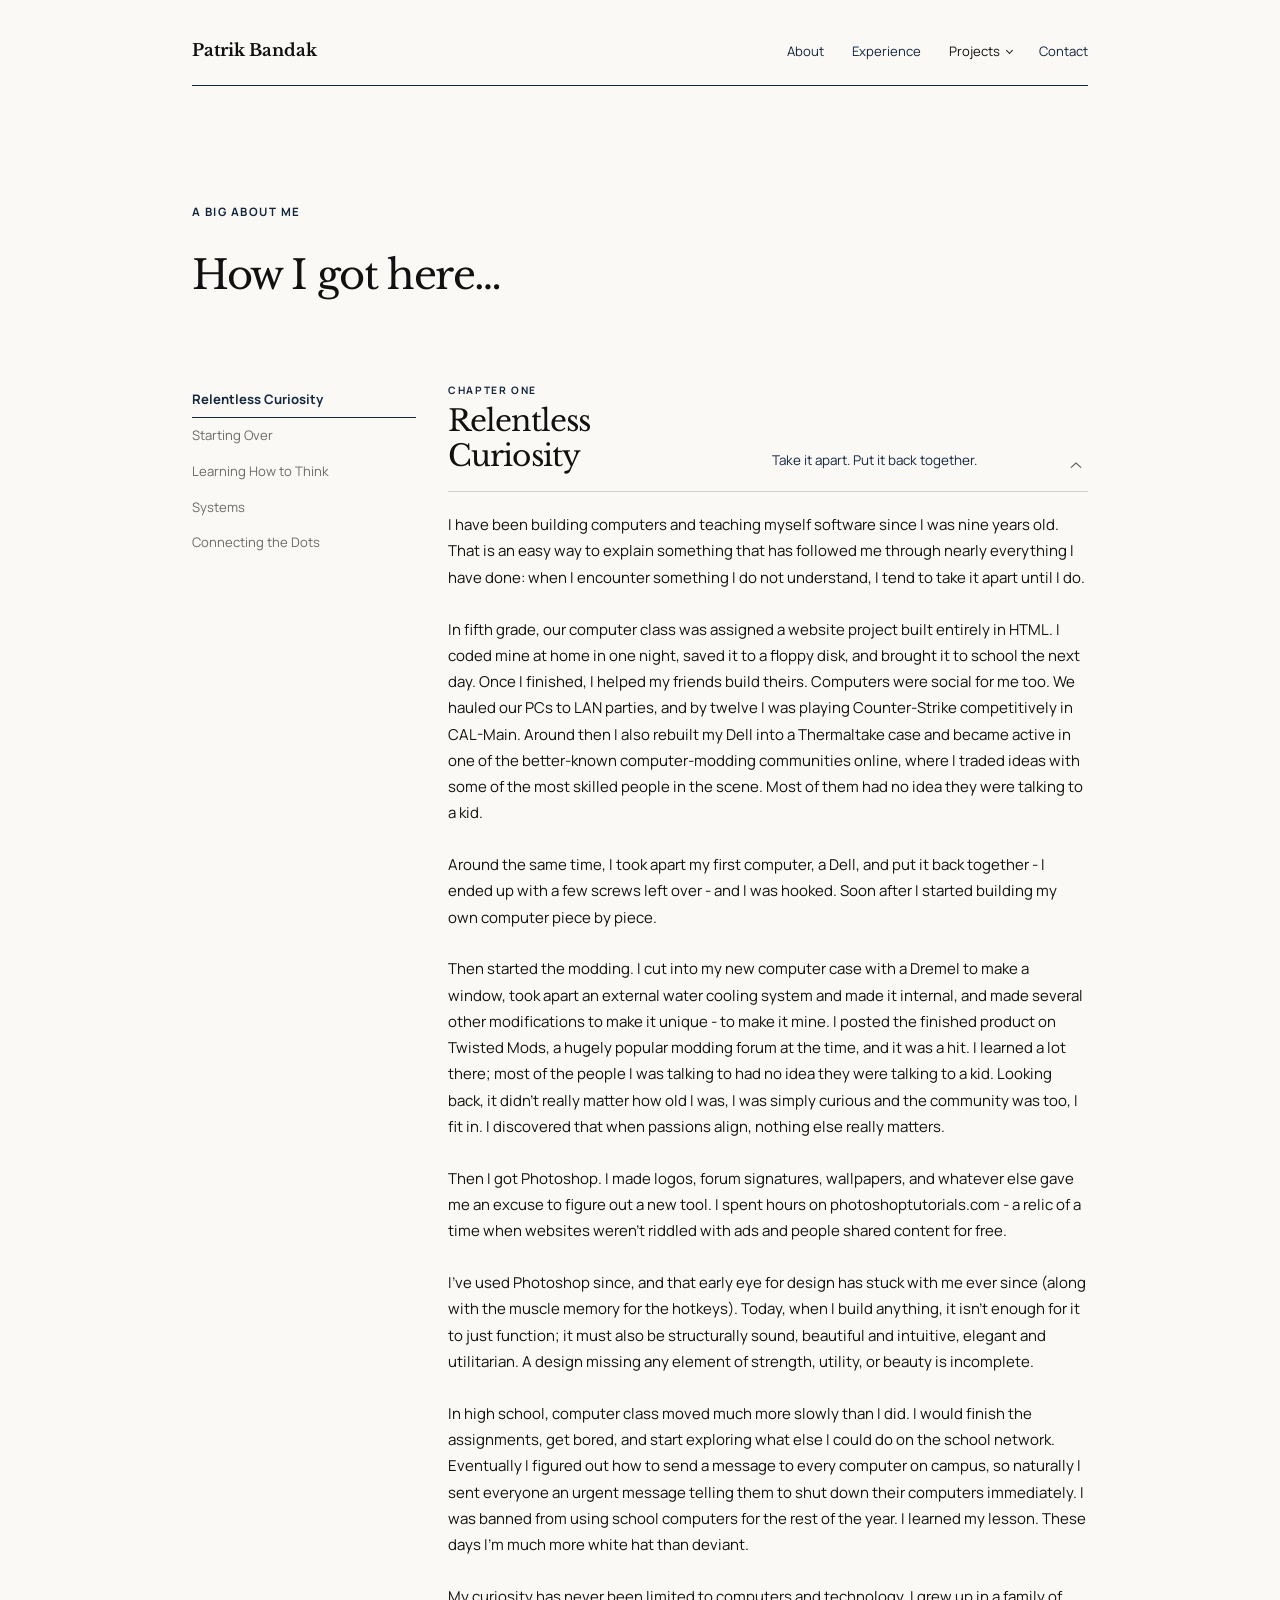
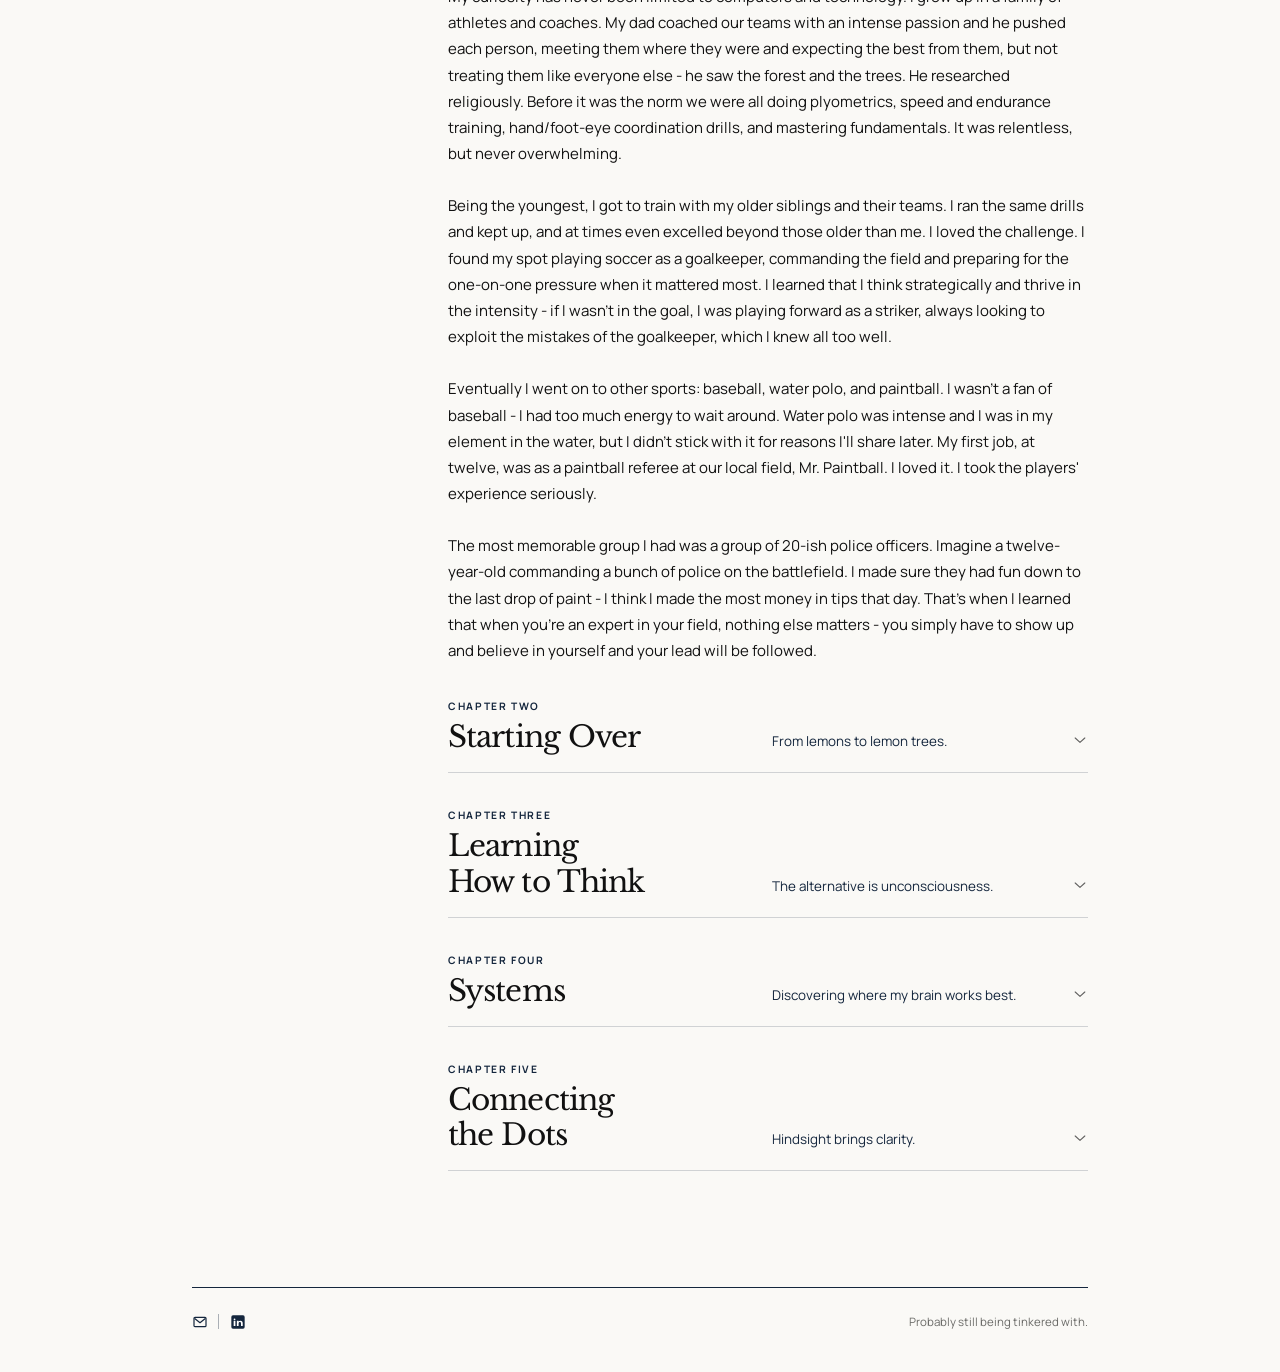
==== about/index.html @ caf19488 "Chapter 5 Edits - elaborate on Steve Jobs quote" ====
<!doctype html>

<html lang="en">

<head>
  <meta charset="utf-8">
  <meta name="viewport" content="width=device-width, initial-scale=1">
  <meta name="description" content="About Patrik Bandak.">
  <meta name="theme-color" content="#faf9f6">

  <link rel="icon" type="image/png" href="/assets/favicon/favicon.png">

  <title>About | Patrik Bandak</title>

  <link rel="preconnect" href="https://fonts.googleapis.com">
  <link rel="preconnect" href="https://fonts.gstatic.com" crossorigin>

  <link
    href="https://fonts.googleapis.com/css2?family=Libre+Baskerville:ital,wght@0,400;0,700;1,400&family=Manrope:wght@400;500;600;700&display=swap"
    rel="stylesheet">

  <link rel="stylesheet" href="/styles.css">
</head>

<body>

  <a class="skip-link" href="#main-content">Skip to content</a>

  <div class="page-shell">

    <!-- Site Header -->
    <div id="site-header"></div>

    <!-- Main Content -->
    <main id="main-content" class="page-content">

      <header class="page-heading about-heading">
        <p class="eyebrow">A big about me</p>
        <h1>How I got here…</h1>
      </header>

      <div class="page-body about-page-body">

        <nav class="about-chapter-nav" aria-label="About chapters">
          <a href="#chapter-01" data-about-chapter-link aria-current="location">Relentless Curiosity</a>
          <a href="#chapter-02" data-about-chapter-link>Starting Over</a>
          <a href="#chapter-03" data-about-chapter-link>Learning How to Think</a>
          <a href="#chapter-04" data-about-chapter-link>Systems</a>
          <a href="#chapter-05" data-about-chapter-link>Connecting the Dots</a>
        </nav>

        <article class="about-essay" data-about-accordion>

          <!-- CHAPTER 01 -->
          <section id="chapter-01" class="about-chapter is-open" data-about-chapter aria-labelledby="chapter-01-title">

            <h2 id="chapter-01-title" class="visually-hidden">
              Relentless Curiosity
            </h2>

            <button class="about-chapter-trigger" type="button" aria-expanded="true" aria-controls="chapter-01-panel"
              aria-label="Chapter One, Relentless Curiosity">
              <span class="about-chapter-meta" aria-hidden="true">
                <span class="about-chapter-label">Chapter One</span>
                <span class="about-chapter-title">
                  Relentless<br>Curiosity
                </span>
              </span>

              <span class="about-chapter-teaser" aria-hidden="true">
                Take it apart. Put it back together.
              </span>

              <span class="about-chapter-chevron" aria-hidden="true">
                <svg viewBox="0 0 20 20">
                  <path d="M4 7.5 10 13l6-5.5" />
                </svg>
              </span>
            </button>

            <div id="chapter-01-panel" class="about-chapter-panel" role="region" aria-labelledby="chapter-01-title">
              <div class="about-chapter-panel-inner">

                <div class="about-chapter-copy">

                  <p>
                    I have been building computers and teaching myself software since I was nine years old. That is an
                    easy way to explain something that has followed me through nearly everything I have done: when I
                    encounter something I do not understand, I tend to take it apart until I do.
                  </p>

                  <p>
                    In fifth grade, our computer class was assigned a website project built entirely in HTML. I coded
                    mine at home in one night, saved it to a floppy disk, and brought it to school the next day. Once I
                    finished, I helped my friends build theirs. Computers were social for me too. We hauled our PCs to
                    LAN parties, and by twelve I was playing Counter-Strike competitively in CAL-Main. Around then I
                    also rebuilt my Dell into a Thermaltake case and became active in one of the better-known
                    computer-modding communities online, where I traded ideas with some of the most skilled people in
                    the scene. Most of them had no idea they were talking to a kid.
                  </p>

                  <p>
                    Around the same time, I took apart my first computer, a Dell, and put it back together - I ended up
                    with a few screws left over - and I was hooked. Soon after I started building my own computer piece
                    by piece.
                  </p>

                  <p>
                    Then started the modding. I cut into my new computer case with a Dremel to make a window, took apart
                    an external water cooling system and made it internal, and made several other modifications to make
                    it unique - to make it mine. I posted the finished product on Twisted Mods, a hugely popular modding
                    forum at the time, and it was a hit. I learned a lot there; most of the people I was talking to had
                    no idea they were talking to a kid. Looking back, it didn't really matter how old I was, I was
                    simply curious and the community was too, I fit in. I discovered that when passions align, nothing
                    else really matters.
                  </p>

                  <p>
                    Then I got Photoshop. I made logos, forum signatures, wallpapers, and whatever else gave me an
                    excuse to figure out a new tool. I spent hours on photoshoptutorials.com - a relic of a time when
                    websites weren't riddled with ads and people shared content for free.
                  </p>

                  <p>
                    I've used Photoshop since, and that early eye for design has stuck with me ever since (along with
                    the muscle memory for the hotkeys). Today, when I build anything, it isn't enough for it to just
                    function; it must also be structurally sound, beautiful and intuitive, elegant and utilitarian. A
                    design missing any element of strength, utility, or beauty is incomplete.
                  </p>

                  <p>
                    In high school, computer class moved much more slowly than I did. I would finish the assignments,
                    get bored, and start exploring what else I could do on the school network. Eventually I figured out
                    how to send a message to every computer on campus, so naturally I sent everyone an urgent message
                    telling them to shut down their computers immediately. I was banned from using school computers for
                    the rest of the year. I learned my lesson. These days I’m much more white hat than deviant.
                  </p>

                  <p>
                    My curiosity has never been limited to computers and technology. I grew up in a family of athletes
                    and coaches. My dad coached our teams with an intense passion and he pushed each person, meeting
                    them where they were and expecting the best from them, but not treating them like everyone else - he
                    saw the forest and the trees. He researched religiously. Before it was the norm we were all doing
                    plyometrics, speed and endurance training, hand/foot-eye coordination drills, and mastering
                    fundamentals. It was relentless, but never overwhelming.
                  </p>

                  <p>
                    Being the youngest, I got to train with my older siblings and their teams. I ran the same drills
                    and kept up, and at times even excelled beyond those older than me. I loved the challenge. I found
                    my spot playing soccer as a goalkeeper, commanding the field and preparing for the one-on-one
                    pressure when it mattered most. I learned that I think strategically and thrive in the intensity -
                    if I wasn't in the goal, I was playing forward as a striker, always looking to exploit the mistakes
                    of the goalkeeper, which I knew all too well.
                  </p>

                  <p>
                    Eventually I went on to other sports: baseball, water polo, and paintball. I wasn't a fan of
                    baseball - I had too much energy to wait around. Water polo was intense and I was in my element in
                    the water, but I didn't stick with it for reasons I'll share later. My first job, at twelve, was as
                    a paintball referee at our local field, Mr. Paintball. I loved it. I took the players' experience
                    seriously.
                  </p>

                  <p>
                    The most memorable group I had was a group of 20-ish police officers. Imagine a twelve-year-old
                    commanding a bunch of police on the battlefield. I made sure they had fun down to the last drop of
                    paint - I think I made the most money in tips that day. That's when I learned that when you're an
                    expert in your field, nothing else matters - you simply have to show up and believe in yourself and
                    your lead will be followed.
                  </p>

                </div>

              </div>
            </div>

          </section>


          <!-- CHAPTER 02 -->
          <section id="chapter-02" class="about-chapter" data-about-chapter aria-labelledby="chapter-02-title">

            <h2 id="chapter-02-title" class="visually-hidden">
              Starting Over
            </h2>

            <button class="about-chapter-trigger" type="button" aria-expanded="false" aria-controls="chapter-02-panel"
              aria-label="Chapter Two, Starting Over">
              <span class="about-chapter-meta" aria-hidden="true">
                <span class="about-chapter-label">Chapter Two</span>
                <span class="about-chapter-title">
                  Starting Over
                </span>
              </span>

              <span class="about-chapter-teaser" aria-hidden="true">
                From lemons to lemon trees.
              </span>

              <span class="about-chapter-chevron" aria-hidden="true">
                <svg viewBox="0 0 20 20">
                  <path d="M4 7.5 10 13l6-5.5" />
                </svg>
              </span>
            </button>

            <div id="chapter-02-panel" class="about-chapter-panel" role="region" aria-labelledby="chapter-02-title"
              hidden>
              <div class="about-chapter-panel-inner">

                <div class="about-chapter-copy">

                  <p>
                    Freshman year of high school I started playing water polo, where I met Kevin, a junior. He took me
                    under his wing and was helping me out of my shell. He quickly became a best friend, would pick me up
                    for school and introduce me to new people. Late in the season he passed away in a car accident. I
                    was
                    beyond shattered. I ended my freshman year with a 1.67 GPA.
                  </p>

                  <p>
                    The next year I moved schools to a
                    charter school and stuck to myself. I earned a 4.0 GPA. I never completed a traditional junior year
                    because my family’s life was increasingly divided between the United States, Germany, and Sweden,
                    and I moved to Munich.
                  </p>

                  <p>
                    My first stretch there lasted about six months. I studied German at the Goethe-Institut and attended
                    a German high school before returning to California. I was faced with the challenge of getting my
                    high school diploma. I either had to take two years of high school or pass the GED. I opted for the
                    GED, easy choice.
                  </p>

                  <p>
                    About a year later, I went back to Germany for what was supposed to just be a four-week visit. I was
                    offered a temporary position at a Montessori school for a couple of weeks - it went really well, and
                    they asked me to stay for the rest of the school year. I thought, “Why not?” I spent six months in
                    Munich working with the students and helping teach English, then returned to the United States at
                    eighteen.
                  </p>

                  <p>
                    The kids probably taught me more German than I taught them English. It’s hard not to learn
                    when you have twenty-five children talking to you and asking, “Kannst du mir mit meinen Schuhen
                    helfen?” oder “Bist du der Schiedsrichter oder der Torwart?” Natürlich war ich immer der Torwart.
                  </p>

                  <p>
                    I rebuilt and reorganized myself many times and in many places in those years. Schools changed,
                    countries changed, languages changed, and the people around me changed. Starting over stopped
                    feeling so dramatic because I had done it enough times to know that the uncomfortable part
                    eventually passes. I learned to meet the situation and make the best of it, find the silver lining
                    and hold onto it. I learned to pay attention, figure out the environment I had walked into, and find
                    a way to learn and thrive.
                  </p>

                  <p>
                    Every single day became a new opportunity to make my future. I figured out that I could only control
                    myself and how I think and what I do. So I started making my own path, and trusting it.
                  </p>

                </div>

              </div>
            </div>

          </section>


          <!-- CHAPTER 03 -->
          <section id="chapter-03" class="about-chapter" data-about-chapter aria-labelledby="chapter-03-title">

            <h2 id="chapter-03-title" class="visually-hidden">
              Learning How to Think
            </h2>

            <button class="about-chapter-trigger" type="button" aria-expanded="false" aria-controls="chapter-03-panel"
              aria-label="Chapter Three, Learning How to Think">
              <span class="about-chapter-meta" aria-hidden="true">
                <span class="about-chapter-label">Chapter Three</span>
                <span class="about-chapter-title">
                  Learning<br>How to Think
                </span>
              </span>

              <span class="about-chapter-teaser" aria-hidden="true">
                The alternative is unconsciousness.
              </span>

              <span class="about-chapter-chevron" aria-hidden="true">
                <svg viewBox="0 0 20 20">
                  <path d="M4 7.5 10 13l6-5.5" />
                </svg>
              </span>
            </button>

            <div id="chapter-03-panel" class="about-chapter-panel" role="region" aria-labelledby="chapter-03-title"
              hidden>
              <div class="about-chapter-panel-inner">

                <div class="about-chapter-copy">

                  <p>
                    Back in California, I sold shoes at Robert Wayne, worked as a valet at a casino, and eventually at a
                    resort in Coronado. From there, I found my way into banking as a part-time teller. I showed up in a
                    collection of TJ Maxx specials that were far too large for me, but I was eager to get started. Three
                    months later, I moved to full-time, and nine months after that I was splitting my time between the
                    teller line and personal banking.
                  </p>

                  <p>
                    Working at a five-star resort had taught me what exceptional service actually looked like. It wasn't
                    necessarily about grand gestures. Often, it was the smallest details that made someone feel
                    genuinely taken care of. At the bank, I started noticing how much of the customer experience came
                    down to those same small, repeatable behaviors. I brought what I'd learned into the branch, and
                    within a relatively short period helped improve our professional-treatment score from 70% to
                    96%.else.
                  </p>

                  <p>On paper, selling shoes, parking cars, and working behind a teller window had little in common. But
                    each taught me something about people, how to anticipate their needs, and how much the little things
                    matter. I discovered that I genuinely enjoyed being responsible for someone else's experience.

                  </p>


                  <p>
                    In 2009, I started community college, which took those instincts in several directions.
                    An English course with Professor Jendian introduced me to Aristotle, and I became
                    fascinated by rhetorical analysis and the way he connected persuasion, character,
                    logic, and judgment. I read my way from the <em>Rhetoric</em> and the <em>Poetics</em>
                    into the <em>Nicomachean Ethics</em>, then on to Marcus Aurelius and Plato.
                  </p>

                  <p>
                    What I still find fascinating is how much of modern self-help is built upon ideas
                    these thinkers were exploring thousands of years ago. In the <em>Nicomachean Ethics</em>,
                    Aristotle explored a deceptively simple question: why do we pursue the things we pursue?
                    We work to earn money. Why? To afford a home, provide for our families, and build some
                    security. But why do we want those things? Keep asking <em>why</em>, and eventually
                    you arrive at something we pursue not as a means to something else, but for its own sake.
                  </p>

                  <p>
                    As Aristotle put it, "Happiness, then, is something final and self-sufficient,
                    and is the end of action."
                  </p>

                  <p>
                    He called this ultimate good <em>eudaimonia</em>, often translated as "happiness,"
                    though "flourishing" is closer to its meaning. It wasn't simply about feeling happy,
                    but about living well: cultivating virtue, exercising good judgment, and making
                    something meaningful of the life we're given. Character, discipline, self-awareness,
                    and the pursuit of a good life were hardly new discoveries. Much of what fills
                    today's self-help shelves is ancient philosophy with a fresh cover.
                  </p>

                  <p>
                    I was fortunate to have time on my side to learn these kinds of things, so I followed
                    my curiosity wherever it took me. I studied history, business law, German, marine
                    biology, history of the Middle East, Arabic, strength and conditioning, and whatever
                    else caught my interest. Along the way, I met some wonderful professors and developed
                    a much broader interest in how people reason, communicate, and make decisions.
                    I eventually earned my associate degree in German.
                  </p>

                  <p>
                    In 2013, I transferred to Saint Mary's College of California, where I met professors
                    who changed the way I thought about learning itself. Over the course of college,
                    two professors, independently of one another, called me a "philosopher king,"
                    which sounds considerably more grandiose than it was. One of them was my marketing
                    professor, Kolhede. I think the nickname had less to do with having the answers
                    and more to do with how I approached a conversation.
                  </p>

                  <p>
                    I naturally found myself leading group discussions, rarely by choice or assignment.
                    When there was a leadership void, I tended to fill it. I enjoyed working through
                    difficult questions, challenging ideas, keeping pace, and helping a group find its
                    way toward an answer. But I never thought my perspective was the only one worth
                    hearing. I checked in often with the group and encouraged dialogue. I genuinely
                    enjoyed being challenged. I became particularly attentive to the quieter students,
                    the ones whose expressions suggested they had something to contribute but were
                    hesitant to speak. I'd find a way to bring them into the conversation, and often
                    they were the ones who offered an insight the rest of us had needed to hear.
                  </p>

                  <p>
                    Kolhede recognized something in me and encouraged me to become a tutor. For my
                    two years at Saint Mary's, I was the only tutor dedicated to business administration
                    and finance, sometimes helping students through courses I was still taking myself.
                  </p>

                  <p>
                    Teaching changed the way I understood learning. It wasn't enough to know an answer
                    myself. I had to understand an idea well enough to recognize where someone else was
                    getting lost, approach it from their perspective, and explain it in a way that made
                    sense to them. If I could help someone else use an idea, I knew I understood it.
                  </p>

                  <p>
                    Of course, being a tutor didn't mean I found every class easy. I struggled with
                    one of my economics professors. He was brilliant, but I had a hard time following
                    his teaching style.
                  </p>

                  <p>
                    Another economics professor, the kind who threw the textbook in the trash on the
                    first day, had a style that immediately clicked with me. I dropped in on one of
                    his classes, and afterward told him I was having trouble learning from my professor
                    and asked if I could switch to his class.
                  </p>

                  <p>
                    "You're an idiot," he told me. "He is the smartest person on this campus, and if
                    you can't learn from him, then you need to change your learning style."
                  </p>

                  <p>
                    From then on, I sat through two sections of my macroeconomics professor's class
                    back to back, taking notes during the first and simply listening during the second.
                    Ultimately, I continued sitting in on both professors' classes. I learned quite
                    a bit of macroeconomics that semester.
                  </p>

                  <p>
                    Some of the most important parts of college happened well outside the classroom.
                    I worked as the graphic designer for the Intercultural Center, creating materials
                    for student programs across campus. The design work was my jam, but the real reward
                    was becoming part of a community that brought together students from different
                    cultures, backgrounds, and experiences. I made friendships and discovered perspectives
                    I might never otherwise have encountered.
                  </p>

                  <p>
                    During the Middle Eastern Club's first year, I served as controller and helped
                    organize Arabian Nights, our contribution to the school's Cultural Night events.
                    Each cultural club hosted its own evening, and these were substantial productions,
                    often drawing more than a hundred people. I helped with the planning, designed
                    the promotional materials, worked on audio and lighting, and somehow ended up
                    dancing in the performance too. Arabian Nights won Student Program of the Year.
                  </p>

                  <p>
                    I loved being involved in all of it. There was a little bit of finance, design,
                    event production, and plenty of improvisation. I never gave much thought to whether
                    those responsibilities belonged together. There was something we wanted to create,
                    and I enjoyed doing whatever I could to help make it happen.
                  </p>

                  <p>
                    Near the end of college, an internship took me to Abu Dhabi, where the work was
                    much closer to private equity and business development than traditional banking.
                    I helped with the launches of Jalboot, a private ferry and water-taxi service,
                    and a commercial laundry facility. I also conducted due diligence on a medical
                    practice we were considering acquiring, though we ultimately decided against
                    the investment.
                  </p>

                  <p>
                    Moving between cultures had long been part of my life, but Abu Dhabi offered an
                    entirely different perspective. During my internship, I also took a finite
                    mathematics course at the American University of Sharjah. I remember how effortlessly
                    the professor made the material understandable. The subject wasn't necessarily easy;
                    he was simply an exceptional teacher. He had a way of explaining concepts that made
                    everything click, and I genuinely looked forward to his classes.
                  </p>

                  <p>
                    Between the people I worked with, the classroom in Sharjah, and everyday life
                    in the Emirates, I was constantly encountering different ways of thinking, learning,
                    and approaching problems. I loved it. I've always found that the more varied the
                    people and perspectives around me, the more interesting life becomes.
                  </p>


                </div>

              </div>
            </div>

          </section>


          <!-- CHAPTER 04 -->
          <section id="chapter-04" class="about-chapter" data-about-chapter aria-labelledby="chapter-04-title">

            <h2 id="chapter-04-title" class="visually-hidden">
              Systems
            </h2>

            <button class="about-chapter-trigger" type="button" aria-expanded="false" aria-controls="chapter-04-panel"
              aria-label="Chapter Four, Systems">
              <span class="about-chapter-meta" aria-hidden="true">
                <span class="about-chapter-label">Chapter Four</span>
                <span class="about-chapter-title">
                  Systems
                </span>
              </span>

              <span class="about-chapter-teaser" aria-hidden="true">
                Discovering where my brain works best.
              </span>

              <span class="about-chapter-chevron" aria-hidden="true">
                <svg viewBox="0 0 20 20">
                  <path d="M4 7.5 10 13l6-5.5" />
                </svg>
              </span>
            </button>

            <div id="chapter-04-panel" class="about-chapter-panel" role="region" aria-labelledby="chapter-04-title"
              hidden>
              <div class="about-chapter-panel-inner">

                <div class="about-chapter-copy">


                  <p>
                    I resigned from JPMorgan Chase as a Business Relationship Manager in 2021 after being burnt out from
                    working relentlessly on the Paycheck Protection Program. If you were in banking during the pandemic,
                    you are all too familiar with this program and probably shudder when you hear it spoken of. I felt a
                    devotion to my community to work hard through it, but it took a toll on me mentally and physically.
                    I graciously stepped down to the unknown, no plan, just rest. 8 months later I worked for a Private
                    Equity firm, Vector Solutions, who acquired businesses and turned them into products under their
                    umbrella - I was laid off in under a year. My life was shifting in many ways. I was reeling from the
                    end of an eight-year relationship, I was laid off and feeling deflated, and it seemed I had nowhere
                    to turn. I decided to do drastic things.
                  </p>

                  <p>
                    I spent the next two years focusing on my well-being. Relentless accountability, relentless honesty,
                    and relentless work on myself. It wasn't linear, that's for sure. It was one of the toughest times
                    of my life - lost, tired, defeated - but relentless. Then things started to click, but not in any
                    glamorous way. I took a job at a coffee roaster as a warehouse associate. I packaged coffee beans
                    alongside three other guys. The four of us were at the heart of five locations and a huge amount of
                    online sales. I thrived. I sped things up. I was a machine. I saw and improved the inefficiencies
                    down to the second. I recognized quickly that this is what my brain was meant to do - not packaging
                    coffee, but improving systems.
                  </p>

                  <p>
                    I ended up moving too far away from the roaster, so I left. I decided to work the third shift at a
                    grocery store distribution center that was down the street from where I was living. 10-14 hours,
                    usually from 8 PM to 8 AM. I lifted about 10,000 pounds a day. You didn't stop until the shipments
                    were complete. It was brutal. The efficiency was a marvel. I zipped around the warehouse on an
                    electric pallet jack. It was pretty fun. The headset would tell me exactly where to go, always
                    starting at the pallet stack. It would tell me which aisle to start at and when there I'd say
                    "ready". It would reply "58, stack 10" and I'd grab 10 stacks of strawberries, then say "ready" to
                    move on to the next pick. The routes were calculated to the second. If you beat the time, you got
                    paid a bonus. If you were behind, well, you didn't want to be behind. This place was buzzing 24/7.
                    It never stopped. I was amazed. That's where I learned how my brain was wired and where it thrived.
                    But let's take a step back.
                  </p>

                  <h3>The Journey</h3>

                  <p>
                    After college I joined Bank of America as a personal banker at 50 California Street in San
                    Francisco’s Financial District, and I loved that environment. I finished at more than 200% of target
                    in some categories, and within nine months I was promoted to Small Business Banker, skipping the
                    consultant role in between. My territory covered five branches in the district, with a home base at
                    Market and New Montgomery, the West Coast flagship.
                  </p>

                  <p>
                    The role also changed how I thought about performance. I coached three Small Business Consultants
                    and roughly fifteen personal bankers. I wrote calling scripts, ran role-play sessions, helped people
                    prepare for conversations, and made myself available when someone needed help getting a client
                    across the finish line. I was still responsible for my own number, and I wanted to crush it, but I
                    began to understand that the more interesting problem was not how to perform well myself. It was how
                    to create the conditions for other people to perform well: clear expectations, useful practice,
                    timely feedback, real support, and enough trust to let someone improve. I also learned where to
                    place my time, my most valuable resource - I needed to get a return on my investment, so I expected
                    people to show up if I showed up for them.
                  </p>

                  <p>
                    In 2018 I moved to Chase as a Business Relationship Manager, at a time when San Francisco felt
                    particularly electric. The Warriors had won multiple championships and Chase Center was taking shape
                    in Mission Bay. My portfolio was about a hundred businesses with $3 million to $20 million in
                    revenue. I was their primary advisor on deposits, lending, and treasury, which meant plenty of
                    conversations with owners about cash flow and working capital. Just as often I was working with
                    treasury specialists, credit, and operations to structure solutions that fit each business, then
                    making sure onboarding and implementation went smoothly.
                  </p>

                  <p>
                    In December 2019 I transferred with Chase to San Diego and took a long-planned three-week trip
                    through the Philippines. I got back just before the pandemic changed everything. When PPP arrived I
                    threw myself into it. I learned the underwriting requirements, governance, and processes as fast as
                    I could and then pushed to move requests through accurately. For stretches of time I was working
                    sixteen-hour days, because businesses were waiting for money they needed and I felt a responsibility
                    to move quickly without cutting corners. Eventually the pace caught up with me, and I burned out.
                  </p>

                  <p>
                    That brings us back to where we left off. I was still working nights at the distribution center when
                    my aunt reached out and said she needed help. She was moving back to the house my family lived in
                    when they immigrated to the States, in Delaware. She asked if I wanted to move out there to help her
                    out and try out the East Coast. I thought, why not? I sold most everything, shipped a couple of
                    boxes, and packed a few suitcases. I moved out of the room I was renting in Sacramento, stayed a
                    couple of nights with a friend in San Francisco, then flew to Philadelphia. My idea was to go back
                    to school. I felt that I needed to study something again and feel that sense of enlightenment and
                    invigoration. It was October. I was planning for spring. So I needed a job. I went to Home Depot. I
                    had a blast. I was the supervisor for the front end, the cashiers and self-checkout. Basically back
                    to running a teller line but in a more rugged setting. I loved it. It reminded me of growing up in
                    the warehouses. I got to interact with hard-working people and learn about their projects, which
                    helped me to fix little things here and there at my aunt's house. All the while I was planning my
                    return to school. What would I study?
                  </p>

                  <p>
                    My answer was science. I knew my brain thrived in systems and I desired to learn systems that
                    weren't built on human objects such as money or machines. I wanted to learn what we could not alter,
                    the building blocks of our world. I was always curious about anatomy, physiology, movement, and what
                    the human body is capable of, so physical therapy seemed like a natural direction. It would have
                    meant roughly five years of school, but I figured I could start with the general science
                    requirements and see where they led me.
                  </p>

                  <p>
                    Just as spring was approaching, I met my wife, an acupuncturist. When she heard about the five-year
                    physical-therapy plan, she suggested a more immediate experiment: get a massage-therapy license. She
                    brought up good points. I would have a license that would allow me to get hands-on experience and
                    education in a fraction of the time - and I wouldn't have to deal with insurance. I spent the next
                    ten months doing exactly that, and it was a perfect fit. I studied everything the program required
                    and got a great deal of hands-on experience along the way. I threw myself into the material, but
                    this time the system was the human body.
                  </p>

                  <p>
                    Not too long after I finished the program and was getting my client base started, I recognized where
                    the economy was heading. I saw rising costs coming, and I knew households and small businesses would
                    feel the pressure - all those economics courses were paying off. Services like massage therapy
                    become harder to justify in times like these. I loved the work, but building a new practice in that
                    environment wasn't a risk I wanted to take.
                  </p>

                  <p>
                    I knew I had to tap into stability, and gratefully I had the experience to jump back in. Banking had
                    that stability, but I had no interest in returning to what I'd done before. I wanted to get behind
                    the scenes, into the operations, systems, and technology that made everything work. The health
                    insurance didn't hurt, either.
                  </p>

                  <p>
                    I still put my massage therapy license to use, joining my wife as a practitioner for workshops.
                  </p>

                  <h3>Arriving</h3>

                  <p>
                    When it became clear I needed another pivot, I returned to banking strategically. At Bank of America
                    and Chase I had always enjoyed working with the treasury specialists because they worked where
                    clients, products, operations, and technology met. When Customers Bank opened a position in treasury
                    operations, I went for it, and in many ways I started my career over again. I had years of banking
                    experience, but I was stepping into a part of the business I did not yet understand deeply, and I
                    was in a hurry to close that gap. I wanted exposure. I wanted difficult work and the responsibility
                    that came with it. I wanted to understand how everything connected, and I wanted to become genuinely
                    good at it.
                  </p>

                  <p>
                    I asked questions constantly. I volunteered for work I did not entirely know how to do yet, and I
                    found people who understood parts of the business better than I did and asked them to teach me. I
                    also sought mentorship from senior leaders I respected. The best of those conversations were not
                    comfortable in the flattering sense. They exposed weaknesses I had not fully seen, helped me
                    recognize strengths I sometimes took for granted, and gave me larger problems to think about than
                    the ones immediately in front of me. As the problems got larger, so did my curiosity about the
                    systems that produced them.
                  </p>

                  <p>
                    I started building operational platforms to solve problems I'd spent years working around. Processes
                    moved between people, tools, and systems that didn't always work well together. Having worked on
                    both the client-facing and operational sides of banking, I could see where things broke down. I
                    began mapping workflows, finding inefficiencies, and building tools to connect the pieces.
                    Individual automations grew into connected workflows, and eventually platforms that brought
                    everything together. Processes that once took hours could now happen in seconds. The goal wasn't
                    simply to automate work. It was to improve how the operation functioned.
                  </p>

                  <p>
                    AI fundamentally changed how quickly I could learn the technology needed to make that happen. A
                    colleague introduced me to Codex. He'll tell you he barely showed me anything, but he sparked the
                    fire. I started experimenting, building small tools, and asking a ridiculous number of questions. AI
                    became a tutor, helping me understand unfamiliar technologies, work through architecture, and learn
                    how different systems communicated. I wasn't interested in blindly accepting what it produced. I
                    wanted to understand the logic, challenge the answers, and eventually know enough to build and
                    modify things myself. Inside a bank, getting something to work is only part of the challenge. It
                    needs to operate within the existing environment, respect security and governance requirements, and
                    be something other people can maintain. AI helped me learn faster, but understanding the business,
                    designing the workflows, and making those decisions remained my responsibility.
                  </p>

                  <p>
                    Much of this came from impatience. Waiting weeks for a relatively simple Salesforce process to work
                    its way through an Azure DevOps queue drove me crazy. Rather than holding out for the ideal
                    solution, I started asking what was possible, safely, with the tools and access I already had. In
                    one case, I designed the operational flow myself, using Power Automate to move work into trackers I
                    built in SharePoint Lists, with Power BI dashboards updating automatically on top of them. I built
                    the first version over a weekend, having essentially no experience with any of those tools
                    beforehand. After enough projects like that, the question stopped being whether I already knew a
                    particular piece of software. Give me the problem, the constraints, and the systems available, and I
                    can learn the rest.
                  </p>

                  <p>
                    The more I built, the more aware I became of what I still didn't understand. Working inside a bank
                    gave me access to powerful enterprise systems, but not necessarily to the infrastructure behind
                    them. I didn't want limited access to become limited understanding, so I started building my own
                    projects outside of work. They became laboratories where I could experiment with APIs, databases,
                    data models, authentication, external services, and deployment. I could make mistakes, break things,
                    and understand why they broke without putting anything important at risk. I wasn't trying to become
                    an expert in every technical discipline. I wanted to recognize tradeoffs and have meaningful
                    conversations with the engineers, architects, security teams, and product leaders who specialize in
                    those areas. When someone I respect exposes a gap in how I think, I tend to go build something that
                    forces me to understand it.
                  </p>


                </div>

              </div>
            </div>

          </section>


          <!-- CHAPTER 05 -->
          <section id="chapter-05" class="about-chapter" data-about-chapter aria-labelledby="chapter-05-title">

            <h2 id="chapter-05-title" class="visually-hidden">
              Connecting the Dots
            </h2>

            <button class="about-chapter-trigger" type="button" aria-expanded="false" aria-controls="chapter-05-panel"
              aria-label="Chapter Five, Connecting the Dots">
              <span class="about-chapter-meta" aria-hidden="true">
                <span class="about-chapter-label">Chapter Five</span>
                <span class="about-chapter-title">
                  Connecting<br>the Dots
                </span>
              </span>

              <span class="about-chapter-teaser" aria-hidden="true">
                Hindsight brings clarity.
              </span>

              <span class="about-chapter-chevron" aria-hidden="true">
                <svg viewBox="0 0 20 20">
                  <path d="M4 7.5 10 13l6-5.5" />
                </svg>
              </span>
            </button>

            <div id="chapter-05-panel" class="about-chapter-panel" role="region" aria-labelledby="chapter-05-title"
              hidden>
              <div class="about-chapter-panel-inner">

                <div class="about-chapter-copy">

                  

<p>
  Today my work reaches well beyond treasury operations, into product,
  technology, transformation, automation, and AI. I lead complex commercial
  banking implementations, take on product ownership responsibilities, and
  work through the business and technical requirements that come with
  bringing new capabilities to clients. That includes work involving
  <a href="https://fispan.com/customers-bank-connect/"
     target="_blank" rel="noopener noreferrer">FISPAN</a>,
  which connects business accounting systems directly to the bank, and
  <a href="https://cashfac.com/resource/news-blog/customers-bank-launches-self-service-escrow-solution/"
     target="_blank" rel="noopener noreferrer">Cashfac</a>,
  which supports specialized escrow and account management capabilities.
  Delivering these products involves much more than technology. It requires
  understanding how the business operates, how people and systems interact,
  and what needs to change for a new capability to work in practice.
</p>

<p>
  I've become increasingly interested in challenging how things are done,
  rather than simply improving the processes already in place. There's
  little value in automating a process that shouldn't exist in its current
  form. I've built common operating models across treasury products,
  developed applications, and created operational platforms that connect
  people, processes, and technology. But before building anything, I want
  to understand what we're actually trying to accomplish, why things work
  the way they do, and whether there's a better approach altogether.
</p>

<p>
  I've heard strategy compared to building with LEGO. It's a useful
  analogy, but I think it oversimplifies things. LEGO assumes you have
  neatly manufactured pieces designed to fit together. K'NEX gives you
  more flexibility, but you're still working with predefined components
  and connections. Real businesses are far messier. Systems weren't
  necessarily designed to work together, resources are limited,
  priorities compete, and you can't always stop the operation while
  you rebuild it. Sometimes the pieces you need don't exist, and you
  have to make them yourself. Sometimes you have to rethink the entire
  design. And sometimes the right decision is not to build anything
  at all. To me, strategy is understanding what you're trying to
  accomplish, questioning assumptions, recognizing constraints, and
  making informed choices about how to get there. Transformation is
  taking that thinking and making it work in practice.
</p>

<p>
  That same approach has led me into broader AI initiatives, including
  work connected to
  <a href="https://www.customersbank.com/investor-relations/press-releases/press-release/Customers-Bank-Announces-Strategic-Collaboration-with-OpenAI-to-Redefine-the-Commercial-Banking-Operating-Model-1778/"
     target="_blank" rel="noopener noreferrer">Customers Bank's strategic collaboration with OpenAI</a>.
  My focus is on identifying practical opportunities, understanding the
  business problems behind them, and developing solutions that can move
  beyond prototypes into reliable capabilities. Some of the most
  interesting work begins with a relatively simple request that turns
  out to involve competing priorities, disconnected systems, and
  requirements that aren't obvious until you start asking questions.
  I enjoy working through that complexity and bringing people together
  to make sense of it.
</p>

<p>
  AI has made this work considerably more powerful, but it has also
  made judgment more important. I'm interested in what AI can do, and
  just as interested in whether it should be doing it. Before building
  anything, I want to understand the existing process, the information
  it depends on, the risks, and what success would actually look like.
  Sometimes AI is the right answer. Sometimes a straightforward
  automation or a better process will do the job more reliably.
</p>

<p>
  When AI does belong in the solution, the model is only one part of
  the product. I think about where its information comes from, what
  should be handled by deterministic logic, where human review is
  necessary, and what happens when it gets something wrong. In banking,
  these aren't theoretical questions. Permissions, data handling,
  testing, auditability, and accountability all matter. Getting
  something to work is one thing. Making it safe and dependable enough
  for other people to use is another.
</p>

<p>
  One principle I keep coming back to is information entropy. Every
  time important information gets copied into another document,
  repository, or system, there's a chance it will drift away from
  the original. Eventually nobody knows which version to trust.
  I would rather design systems that retrieve information from
  authoritative sources, preserve clear ownership, and remain useful
  as the business changes. This is why I don't see governance as
  something that comes after innovation. Good governance is architecture.
  It allows useful ideas to move beyond demonstrations into products
  people can actually depend on.
</p>

<p>
  I've also learned that organizations tend to scrutinize the risks
  of changing something more closely than the risks of leaving it
  alone. Familiar processes can feel safe simply because everyone
  has grown accustomed to their shortcomings. But maintaining the
  status quo is still a decision, and it carries risks of its own.
  That doesn't mean every new idea is worth pursuing or that change
  should happen without careful consideration. It means evaluating
  both sides of the decision. What could go wrong if we change
  something, and what happens if we don't? I think good strategy
  requires the willingness to ask both questions.
</p>

<p>
  There's another part of my experience that I consider just as
  important as the technical knowledge I've developed. I've spent
  years working with people from all walks of life. I've presented
  to princes, refereed police officers, advised business owners,
  coached bankers, worked alongside warehouse crews, helped customers
  at Home Depot, and practiced massage therapy. Each experience taught
  me something different about people, what motivates them, what
  frustrates them, and how differently we can experience the same
  situation. I've developed a great deal of empathy along the way,
  and learned that understanding someone's perspective often reveals
  things that no process map or technical diagram ever could.
</p>

<p>
  That perspective shapes how I work today. Much of my role happens
  between disciplines, where people see different parts of the same
  problem and bring different priorities, concerns, and expertise
  to the table. My job isn't simply to connect those perspectives
  or come up with the cleverest technical solution. It's to listen,
  challenge assumptions, recognize what matters to each person, and
  help everyone work toward something better. A system can be
  technically sound and still fail if it doesn't account for the
  people expected to use it. Understanding the technology is
  important, but understanding people is what makes it useful.
</p>

<p>
  I'm also finding that some of the most rewarding results aren't
  things I build myself. A colleague introduced me to Codex and
  opened up an entirely new way of learning. I've since helped
  another colleague get started with AI and Power Automate, and
  he's gone on to build some seriously impressive tools of his
  own. I enjoy seeing people discover what they're capable of
  when they have the right tools, encouragement, and room to
  experiment. It's the same lesson I started learning years ago
  while coaching bankers in San Francisco. Helping other people
  become better at their work can have a much bigger impact than
  doing everything yourself.
</p>

<p>
  The more I think about the work I do today, the harder it becomes
  to separate it from everything that came before.
</p>

<p>
  Steve Jobs once said, “You can’t connect the dots looking forward;
  you can only connect them looking backwards.” In his Stanford
  commencement address, he described taking a calligraphy class
  simply because it fascinated him. There was no practical reason
  for it, no career plan, and certainly no expectation that it would
  matter years later. But when he was developing the Macintosh,
  that experience helped shape its typography. Something he'd
  learned purely out of curiosity became part of something
  extraordinary.
</p>

<p>
  I've thought about that quote a lot because I recognize so much
  of my own life in it. Computers and paintball, Munich and Aristotle,
  banking and massage school, coffee beans and warehouse shifts,
  treasury and AI. Some of those experiences were deliberate choices
  driven by curiosity. Others came from difficult circumstances,
  unexpected opportunities, or simply needing to find another way
  forward. At the time, they often felt like entirely separate
  chapters of my life. I certainly wasn't following some carefully
  constructed plan to end up where I am today.
</p>

<p>
  But each experience gave me something I didn't have before.
  Taking things apart taught me to experiment and question how
  they worked. Banking taught me to understand businesses and
  the people running them. The warehouses revealed how naturally
  my brain recognized systems and inefficiencies. Studying the
  human body showed me an entirely different kind of complexity.
  And working with people from vastly different backgrounds taught
  me that understanding a problem means understanding the people
  experiencing it, too.
</p>

<p>
  I couldn't have predicted how any of those experiences would
  come together. I didn't even recognize some of the lessons while
  I was learning them. What I see now is that my interests, detours,
  successes, and failures weren't as disconnected as they seemed.
  They gradually shaped how I think, the questions I ask, the
  people I learn from, and how I approach problems. No single
  experience could have taught me all of that.
</p>

<p>
  There's another lesson that took longer to learn, and Aristotle
  gave me the words for it. In the <em>Nicomachean Ethics</em>, he
  describes virtue as a balance between extremes. Courage, for
  example, sits between cowardice and recklessness. His idea of
  <em>eudaimonia</em> is often translated as happiness, but it
  means something closer to flourishing, living well through the
  way we think, act, and develop ourselves. I've come to appreciate
  that distinction. Working myself into exhaustion during PPP
  taught me what happens when dedication loses its balance.
  The best teams I've worked with have shown me that high
  expectations and genuine support don't have to compete.
  They make each other stronger.
</p>

<p>
  I know the kind of work I want to keep doing. I want to build
  and run businesses, products, systems, and teams that work well,
  where people are challenged and supported, and where technology
  makes them more capable without replacing their judgment.
  I want to be the person people count on when something is
  complicated, stuck, or simply not working as well as it could.
  I've done that inside banks, in new ventures, and through my
  own projects. I'd like to do more of it for other businesses,
  whether that means building something of my own or helping
  run something bigger.
</p>

<p>
  The dots haven't led me to a destination. They've shaped my perspective.
</p>

                </div>

              </div>
            </div>

          </section>

        </article>

      </div>

    </main>


    <!-- Site Footer -->
    <div id="site-footer"></div>

  </div>


  <!-- Shared site components -->
  <script src="/js/components.js"></script>

  <!-- About chapter interaction -->
  <script src="/js/about.js"></script>

</body>

</html>
---- styles.css ----
/* =========================================================
   VARIABLES
   ========================================================= */

:root {
  --text: #111111;
  --navy: #14263d;
  --background: #faf9f6;
  --muted: #6b6b68;

  --content-width: 56rem;
  --rule: 1px solid var(--navy);

  --wide-content-width: 72rem;
  --rule-subtle: 1px solid rgba(20, 38, 61, 0.18);
  --radius: 10px;

  --prose-font-size: 0.9375rem;
  --prose-line-height: 1.75;
  --lead-font-size: 1.0625rem;
  --heading-copy-gap: 1.25rem;
  --expanded-content-gap: 1.25rem;

  --case-media-max-width: 45rem;

  --motion-quick: 100ms;
  --motion-standard: 280ms;
  --motion-ease-out: cubic-bezier(0.22, 1, 0.36, 1);

  --font-serif: "Libre Baskerville", Georgia, serif;
  --font-sans: "Manrope", Arial, sans-serif;

  color-scheme: light;

  font-family: var(--font-sans);
  color: var(--text);
  background: var(--background);

  font-synthesis: none;
}

/* =========================================================
   BASE / RESET
   ========================================================= */

* {
  box-sizing: border-box;
}

html {
  min-height: 100%;
  scroll-behavior: smooth;
}

body {
  min-height: 100vh;
  margin: 0;

  background: var(--background);
  color: var(--text);

  font-size: 1rem;
  line-height: 1.75;

  text-rendering: optimizeLegibility;
}

a {
  color: var(--navy);

  text-decoration-thickness: 1px;
  text-underline-offset: 0.24em;
}

/* Remove default gray mobile tap flash */
a,
button {
  -webkit-tap-highlight-color: transparent;
}

a:hover {
  text-decoration-color: var(--muted);
}

a:focus-visible,
button:focus-visible {
  outline: 2px solid var(--navy);
  outline-offset: 4px;
}

h1,
h2,
h3,
p {
  margin-top: 0;
}

h1,
h2,
h3 {
  font-family: var(--font-serif);
  line-height: 1.3;
}


/* =========================================================
   INTERACTIONS
   ========================================================= */

/*
   One consistent pressed state across the site.

   No opacity change.
   No scaling.
   Just a small physical push.
*/

.site-name,
.site-nav a,
.section-nav a,
.footer-links a {
  transition: transform 0.1s ease;
}

.site-name:active,
.site-nav a:active,
.section-nav a:active,
.footer-links a:active {
  transform: translateY(1px);
}


/* =========================================================
   ACCESSIBILITY
   ========================================================= */

.skip-link {
  position: fixed;
  top: 1rem;
  left: 1rem;
  z-index: 10;

  padding: 0.5rem 0.75rem;

  background: var(--background);
  border: var(--rule);

  transform: translateY(-200%);
}

.skip-link:focus {
  transform: translateY(0);
}


/* =========================================================
   SITE LAYOUT
   ========================================================= */

.page-shell {
  width: min(calc(100% - 3rem), var(--content-width));
  min-height: 100vh;

  margin: 0 auto;

  display: flex;
  flex-direction: column;
}

main {
  flex: 1;
}

.page-content {
  padding: clamp(4.5rem, 9vw, 7.5rem) 0;
}

.page-heading {
  display: grid;
  grid-template-columns: minmax(9rem, 0.7fr) 2fr;

  gap: 2rem;

  margin-bottom: clamp(3.5rem, 7vw, 5.5rem);
}

.page-heading .eyebrow {
  margin-bottom: 0;
  align-self: center;
}

.page-heading h1 {
  margin-bottom: 0;
}

.page-heading h1 span {
  display: block;
}

.page-heading>* {
  min-width: 0;
}

.page-body {
  display: grid;
  grid-template-columns: minmax(9rem, 0.7fr) 2fr;

  gap: 2rem;
}

.page-body>* {
  grid-column: 2;
}


/* =========================================================
   TYPOGRAPHY
   ========================================================= */

.eyebrow {
  margin-bottom: 1.25rem;

  color: var(--navy);

  font-family: var(--font-sans);
  font-size: 0.72rem;
  font-weight: 700;

  letter-spacing: 0.13em;
  text-transform: uppercase;
}

h1 {
  max-width: 18ch;

  margin-bottom: 1.5rem;

  font-size: clamp(2rem, 5vw, 3.5rem);
  font-weight: 400;

  letter-spacing: -0.035em;
}

h2 {
  max-width: 22ch;

  margin-bottom: 1.25rem;

  font-size: clamp(1.35rem, 3vw, 1.9rem);
  font-weight: 400;

  letter-spacing: -0.025em;
}

.intro-copy {
  max-width: 42rem;
  margin-bottom: 0;

  font-size: clamp(1rem, 2vw, 1.12rem);
}

.intro-copy-spaced {
  margin-top: 1rem;
}

/* =========================================================
   HEADER + PRIMARY NAVIGATION
   ========================================================= */

.site-header {
  display: flex;

  align-items: baseline;
  justify-content: space-between;

  gap: 2rem;

  padding: 2.25rem 0 1.25rem;

  border-bottom: var(--rule);
}

.site-name {
  flex: none;

  color: var(--text);

  font-family: var(--font-serif);
  font-size: 1.05rem;
  font-weight: 700;

  text-decoration: none;
}

.site-nav {
  display: flex;
  flex-wrap: wrap;

  justify-content: flex-end;

  gap: 0.35rem clamp(1rem, 2.5vw, 1.75rem);

  font-size: 0.82rem;
}

.site-nav a {
  display: inline-block;

  text-decoration: none;
}

.site-nav a:hover,
.site-nav a[aria-current="page"] {
  text-decoration: underline;
  text-decoration-thickness: 1px;
  text-underline-offset: 0.3em;
}

.site-mark-link {
  display: none;
}

/* =========================================================
   HOME
   ========================================================= */

.home-main {
  display: flex;
  align-items: center;
}

.home-intro {
  width: 100%;

  padding: clamp(5rem, 15vh, 9rem) 0;
}

.home-intro h1 {
  line-height: 1.1;
}


/* =========================================================
   ABOUT
   ========================================================= */

.about-heading h1 {
  grid-column: 1;

  margin-left: 0;

  max-width: none;

  font-size: clamp(1.85rem, 9vw, 2.5rem);
  line-height: 1.05;

  white-space: nowrap;
}


/* Keep the essay inside the site's usual width, with a floating chapter rail. */

.about-page-body {
  grid-template-columns: minmax(11rem, 0.7fr) minmax(0, 2fr);
  gap: 2rem;
  align-items: start;
}

.about-page-body>.about-chapter-nav {
  grid-column: 1;
}

.about-page-body>.about-essay {
  grid-column: 2;
}

.about-chapter-nav {
  position: sticky;
  top: 2rem;
  align-self: start;

  display: flex;
  flex-direction: column;
  gap: 0.1rem;

  max-height: calc(100vh - 4rem);
  overflow-y: auto;
}

.about-chapter-nav a {
  display: block;
  width: 100%;

  padding: 0.42rem 0 0.5rem;
  border-bottom: 1px solid transparent;

  color: var(--muted);
  font-size: 0.82rem;
  font-weight: 400;
  line-height: 1.4;
  text-decoration: none;
}

.about-chapter-nav a:hover,
.about-chapter-nav a[aria-current="location"] {
  border-bottom-color: var(--navy);
  color: var(--navy);
}

.about-chapter-nav a[aria-current="location"] {
  font-weight: 700;
}

.about-essay {
  min-width: 0;

  display: grid;
  gap: 2.25rem;

  font-size: var(--prose-font-size);
  line-height: var(--prose-line-height);
}


/* Accessible heading used for chapter semantics. */

.visually-hidden {
  position: absolute;

  width: 1px;
  height: 1px;

  padding: 0;
  margin: -1px;

  overflow: hidden;

  clip: rect(0 0 0 0);
  clip-path: inset(50%);

  white-space: nowrap;

  border: 0;
}


/* =========================================================
   ABOUT — CHAPTERS
   ========================================================= */

.about-chapter {
  position: relative;

  color: var(--text);

  scroll-margin-top: 2rem;
}


/* =========================================================
   CHAPTER HEADER / TRIGGER
   ========================================================= */

.about-chapter-trigger {
  width: 100%;

  display: grid;
  grid-template-columns:
    minmax(0, 1.1fr) minmax(0, 1fr) 1.25rem;
  align-items: end;
  gap: 1rem;

  padding: 0 0 1.1rem;

  border: 0;
  border-bottom: var(--rule-subtle);

  background: transparent;
  color: inherit;

  font: inherit;
  text-align: left;

  appearance: none;
  -webkit-appearance: none;

  cursor: pointer;
}


.about-chapter-meta {
  display: block;

  min-width: 0;
}


.about-chapter-label {
  display: block;

  margin-bottom: 0.35rem;

  font-family: var(--font-sans);
  font-size: 0.64rem;
  font-weight: 700;

  line-height: 1.3;

  letter-spacing: 0.16em;
  text-transform: uppercase;

  color: var(--navy);
}


.about-chapter-title {
  display: block;

  font-family: var(--font-serif);
  font-size: clamp(1.45rem, 2.5vw, 1.85rem);
  font-weight: 400;

  line-height: 1.2;

  letter-spacing: -0.03em;

  transition: transform 0.18s ease;
}


.about-chapter-teaser {
  min-width: 0;
  padding-bottom: 0.2rem;

  font-family: var(--font-sans);
  font-size: 0.84rem;
  font-weight: 400;

  line-height: 1.5;

  color: var(--navy);
}


.about-chapter-chevron {
  display: flex;
  align-items: center;
  justify-content: flex-end;

  padding-bottom: 0.4rem;

  opacity: 0.65;

  transition:
    transform 0.25s ease,
    opacity 0.18s ease;
}


.about-chapter-chevron svg {
  display: block;

  width: 1rem;
  height: 1rem;

  fill: none;
  stroke: currentColor;
  stroke-width: 1.4;
  stroke-linecap: round;
  stroke-linejoin: round;
}


.about-chapter.is-open .about-chapter-chevron {
  transform: rotate(180deg);
}


/* Match the site's existing physical "push" interaction. */

.about-chapter-trigger:active {
  transform: translateY(1px);
}


.about-chapter-trigger:focus-visible {
  outline: 2px solid var(--navy);
  outline-offset: 4px;
}


@media (hover: hover) {

  .about-chapter-trigger:hover .about-chapter-title {
    transform: translateX(2px);
  }

  .about-chapter-trigger:hover .about-chapter-chevron {
    opacity: 1;
  }

}


/* =========================================================
   EXPANDED CHAPTER CONTENT
   ========================================================= */

.about-chapter-panel {
  height: 0;

  overflow: hidden;

  opacity: 0;

  transition:
    height 0.5s cubic-bezier(0.22, 1, 0.36, 1),
    opacity 0.32s ease;
}


.about-chapter.is-open>.about-chapter-panel {
  opacity: 1;
}


.about-chapter-panel-inner {
  padding: var(--expanded-content-gap) 0 0;

  opacity: 0;
  transform: translateY(-6px);

  transition:
    opacity 0.32s ease,
    transform 0.42s cubic-bezier(0.22, 1, 0.36, 1);
}


.about-chapter.is-open>.about-chapter-panel .about-chapter-panel-inner {
  opacity: 1;
  transform: translateY(0);

  transition-delay: 0.08s;
}

.about-chapter-copy {
  width: 100%;
  max-width: 42rem;

  color: var(--text);
}

.about-chapter-copy h3 {
  margin: 2rem 0 0.85rem;

  color: var(--navy);

  font-family: var(--font-sans);
  font-size: 0.72rem;
  font-weight: 700;
  line-height: 1.2;

  letter-spacing: 0.14em;
  text-transform: uppercase;
}

.about-chapter-copy h3:first-child {
  margin-top: 0.25rem;
}


.about-chapter-copy p {
  margin: 0 0 1.6rem;
}


.about-chapter-copy p:last-child {
  margin-bottom: 0;
}


/* =========================================================
   REDUCED MOTION
   ========================================================= */

@media (prefers-reduced-motion: reduce) {

  html {
    scroll-behavior: auto;
  }

  .about-chapter-panel,
  .about-chapter-panel-inner,
  .about-chapter-title,
  .about-chapter-chevron {
    transition: none;
  }

}


@media (max-width: 52rem) {

  .about-page-body {
    grid-template-columns: minmax(0, 1fr);
  }

  .about-chapter-nav {
    display: none;
  }

  .about-page-body>.about-essay {
    grid-column: 1;
  }

  .about-chapter-trigger {
    grid-template-columns: minmax(0, 1fr) 1.25rem;
    grid-template-areas:
      "meta chevron"
      "teaser teaser";
    gap: 0.4rem 1rem;
  }

  .about-chapter-meta {
    grid-area: meta;
  }

  .about-chapter-teaser {
    grid-area: teaser;
    padding-bottom: 0;
  }

  .about-chapter-chevron {
    grid-area: chevron;
  }

}


/* =========================================================
   EXPERIENCE + EDUCATION
   ========================================================= */

.section-nav {
  display: flex;
  flex-direction: column;

  align-items: flex-start;
  align-self: center;

  gap: 0.35rem;

  margin-bottom: 1rem;
}

.section-nav a {
  display: inline-block;

  text-decoration: none;
}

.section-nav a:hover {
  opacity: 0.65;
}

.education-section {
  margin-top: 3rem;

  padding-top: 3rem;

  border-top: 1px solid currentColor;
}

.experience-section>.section-heading {
  margin: 0 0 0.25rem;
  font-size: 1.3rem;
  font-weight: 400;
}

.experience-entry,
.project-entry {
  display: grid;
  grid-template-columns: minmax(9rem, 0.7fr) 2fr;

  gap: 2rem;

  padding: 2rem 0;

  border-top: 1px solid rgba(20, 38, 61, 0.28);
}

.experience-list .experience-entry:first-child,
.project-list .project-entry:first-child {
  border-top-color: var(--navy);
}

.experience-entry:last-child,
.project-entry:last-child {
  padding-bottom: 0;
}

.experience-heading h1 {
  line-height: 1.1;
}

.experience-entry h2,
.project-entry h2 {
  margin-bottom: 0.6rem;

  font-size: 1rem;
  font-weight: 700;

  letter-spacing: 0;
}

.experience-entry p,
.project-entry p {
  margin-bottom: 0;
}

.project-entry .eyebrow {
  margin-bottom: 0.65rem;
}

.experience-meta>p {
  color: var(--muted);

  font-size: 0.78rem;
  line-height: 1.6;
}

.experience-details>p:not(.role)+p {
  margin-top: 1rem;
}

.experience-details .role {
  margin-bottom: 0.75rem;

  color: var(--navy);

  font-size: 0.92rem;
  font-weight: 700;

  line-height: 1.55;
}

.experience-details>p:not(.role),
.project-entry>div>p {
  max-width: 42rem;

  font-size: 0.92rem;
}

.project-entry {
  grid-template-columns: 2fr minmax(12rem, 0.7fr);

  align-items: baseline;
}

.project-entry .project-status {
  display: flex;
  flex-direction: column;
  align-items: flex-end;
  gap: 0.2rem;

  color: var(--navy);

  font-size: 0.78rem;
  line-height: 1.6;

  text-align: right;
}

/* =========================================================
   PROJECTS PAGE
   ========================================================= */

.projects-heading h1 {
  max-width: none;

  margin: 0;
}

.projects-intro {
  grid-column: 2;

  max-width: 42rem;

  margin-top: 2rem;
}

.projects-intro p {
  margin: 0;
}

/* =========================================================
   CONTACT
   ========================================================= */

.contact-list {
  max-width: 42rem;

  margin: 0;

  font-style: normal;
}

.contact-list p {
  display: grid;
  grid-template-columns: 7rem 1fr;

  gap: 1rem;

  padding: 0.85rem 0;

  margin-bottom: 0;

  border-top: 1px solid rgba(20, 38, 61, 0.28);
}

.contact-list p:first-child {
  border-top-color: var(--navy);
}


/* =========================================================
   FOOTER
   ========================================================= */

.site-footer {
  display: grid;
  grid-template-columns: 1fr auto;

  align-items: center;

  gap: 2rem;

  padding: 1.5rem 0 2.5rem;

  border-top: var(--rule);

  color: var(--muted);

  font-size: 0.72rem;
}

.footer-links {
  display: flex;

  align-items: center;

  gap: 0.65rem;
}

.footer-links a {
  display: inline-flex;
}

.footer-links svg {
  width: 1rem;
  height: 1rem;
}

.footer-separator {
  width: 1px;
  height: 0.9rem;

  background: rgba(20, 38, 61, 0.35);
}

.footer-quip {
  margin-bottom: 0;

  text-align: right;
}

/* =========================================================
   RESPONSIVE HEADER ELEMENTS
   ========================================================= */

/*
   These elements exist in the shared header but are hidden
   on desktop. Mobile reveals them below.
*/

.site-mark,
.menu-toggle {
  display: none;
}


/* =========================================================
   PROJECTS DROPDOWN
   ========================================================= */

.site-header {
  overflow: visible;
}

.nav-dropdown {
  position: relative;
}

.nav-dropdown__trigger {
  display: inline-flex;
  align-items: center;
  gap: 0.4rem;

  margin: 0;
  padding: 0;

  border: 0;
  background: none;

  font: inherit;
  color: inherit;

  cursor: pointer;
}


/* Chevron */

.nav-dropdown__chevron {
  width: 0.32rem;
  height: 0.32rem;

  border-right: 1px solid currentColor;
  border-bottom: 1px solid currentColor;

  transform: rotate(45deg) translateY(-0.08rem);

  transition: transform 160ms ease;
}

.nav-dropdown.is-open .nav-dropdown__chevron {
  transform: rotate(-135deg) translate(-0.05rem, -0.05rem);
}


/* =========================================================
   DESKTOP — PROJECTS DROPDOWN
   ========================================================= */

@media (min-width: 42.01rem) {

  .nav-dropdown__menu {
    position: absolute;

    top: calc(100% + 0.7rem);
    left: 0;

    min-width: 13.5rem;

    padding: 0.45rem 0;

    background: var(--background);

    border: 1px solid rgba(20, 38, 61, 0.12);
    border-radius: 0.5rem;

    opacity: 0;
    visibility: hidden;

    transform: translateY(-0.2rem);

    pointer-events: none;

    transition:
      opacity 160ms ease,
      transform 160ms ease,
      visibility 160ms ease;

    z-index: 1000;
  }

  .nav-dropdown.is-open .nav-dropdown__menu {
    opacity: 1;
    visibility: visible;

    transform: translateY(0);

    pointer-events: auto;
  }

  .nav-dropdown__menu a {
    display: block;

    padding: 0.55rem 0.75rem;

    white-space: nowrap;
    text-decoration: none;
  }

  .nav-dropdown__menu a:hover,
  .nav-dropdown__menu a:focus-visible {
    background: rgba(20, 38, 61, 0.05);
  }

}

@media (min-width: 42.01rem) and (max-width: 66rem) {

  .nav-dropdown__menu {
    right: 0;
    left: auto;
  }

}


/* =========================================================
   MOBILE
   ========================================================= */

@media (max-width: 42rem) {

  :root {
    --prose-font-size: 1rem;
    --heading-copy-gap: 1rem;
    --expanded-content-gap: 1.25rem;
  }

  /* =========================================================
     SITE LAYOUT
     ========================================================= */

  .page-shell {
    width: calc(100% - 2rem);
  }

  .page-content {
    padding: 3.5rem 0 4.5rem;
  }

  .page-heading,
  .page-body,
  .experience-entry,
  .project-entry {
    grid-template-columns: 1fr;
  }

  .page-heading,
  .page-body {
    gap: 1rem;
  }

  .page-heading {
    margin-bottom: 3rem;
  }

  .page-body>* {
    grid-column: 1;
  }


  /* =========================================================
     TYPOGRAPHY
     ========================================================= */

  h1 {
    max-width: none;

    font-size: clamp(2.5rem, 12vw, 4rem);
    line-height: 1.05;

    letter-spacing: -0.045em;
  }

  h2 {
    max-width: none;
  }

  .eyebrow {
    margin-bottom: 1.25rem;

    font-size: 0.65rem;
    letter-spacing: 0.16em;
  }


  /* =========================================================
     HEADER + PRIMARY NAVIGATION
     ========================================================= */

  .site-header {
    position: relative;

    display: flex;
    align-items: center;
    justify-content: space-between;

    padding: 1.25rem 0;

    border-bottom: none;
  }

  .site-mark-link {
    display: block;
    flex: none;
  }

  .site-mark {
    display: block;

    width: 2.25rem;
    height: 2.25rem;
  }

  .site-name {
    position: absolute;
    left: 50%;

    display: block;

    transform: translateX(-50%);

    color: var(--text);

    font-family: var(--font-sans);
    font-size: 0.78rem;
    font-weight: 600;

    letter-spacing: 0.14em;
    text-transform: uppercase;
    text-decoration: none;

    white-space: nowrap;
  }

  .menu-toggle {
    position: relative;

    display: flex;
    align-items: center;
    justify-content: flex-end;

    width: 2.5rem;
    height: 2.5rem;

    margin-left: auto;
    padding: 0;

    border: 0;
    background: transparent;

    cursor: pointer;
  }

  .menu-icon {
    position: relative;

    display: block;
    flex: none;

    width: 1.2rem;
    height: 1.2rem;

    transform: rotate(var(--menu-rotation, 0deg));

    transition: transform 0.3s ease;
  }

  .menu-icon>span {
    position: absolute;
    left: 0;

    display: block;

    width: 100%;
    height: 1px;

    background: var(--navy);

    transform-origin: center;

    transition:
      top 0.3s ease,
      transform 0.3s ease;
  }

  .menu-icon>span:first-child {
    top: calc(50% - 3px);
  }

  .menu-icon>span:last-child {
    top: calc(50% + 3px);
  }

  .menu-toggle[aria-expanded="true"] .menu-icon>span:first-child {
    top: 50%;
    transform: rotate(45deg);
  }

  .menu-toggle[aria-expanded="true"] .menu-icon>span:last-child {
    top: 50%;
    transform: rotate(-45deg);
  }

  .site-nav {
    position: absolute;

    top: calc(100% - 1.25rem);
    right: 0;
    z-index: 20;

    width: min(14rem, calc(100vw - 2rem));

    display: flex;
    flex-direction: column;
    align-items: stretch;

    gap: 0;

    padding: 0.5rem;

    background: var(--background);

    border: 1px solid rgba(20, 38, 61, 0.12);
    border-radius: 0.75rem;

    box-shadow:
      0 0.5rem 1.5rem rgba(20, 38, 61, 0.10),
      0 0.125rem 0.375rem rgba(20, 38, 61, 0.06);

    opacity: 0;
    visibility: hidden;

    transform: translateY(-0.4rem) scale(0.98);
    transform-origin: top right;

    pointer-events: none;

    transition:
      opacity 0.18s ease,
      transform 0.18s ease,
      visibility 0.18s ease;
  }

  .site-nav.is-open {
    opacity: 1;
    visibility: visible;

    transform: translateY(0) scale(1);

    pointer-events: auto;
  }

  .site-nav a {
    display: block;

    padding: 0.8rem 0.9rem;

    border-radius: 0.5rem;

    color: var(--text);

    font-size: 0.82rem;

    text-decoration: none;
  }

  .site-nav a:hover,
  .site-nav a[aria-current="page"] {
    background: rgba(20, 38, 61, 0.06);

    text-decoration: none;
  }


  /* Projects dropdown */

  .nav-dropdown {
    width: 100%;
  }

  .nav-dropdown__trigger {
    width: fit-content;

    padding: 0.8rem 0.9rem;

    color: var(--text);

    font-size: 0.82rem;
  }

  .nav-dropdown__menu {
    display: grid;

    max-height: 0;

    margin: 0;
    padding: 0 0 0 0.9rem;

    border-left: 1px solid rgba(20, 38, 61, 0.2);

    opacity: 0;
    overflow: hidden;

    transition:
      max-height 220ms ease,
      opacity 180ms ease,
      margin 220ms ease;
  }

  .nav-dropdown.is-open .nav-dropdown__menu {
    max-height: 10rem;

    margin-top: 0.15rem;
    margin-bottom: 0.2rem;

    opacity: 1;
  }

  .nav-dropdown__menu a {
    padding: 0.4rem 0.9rem;

    font-size: 0.76rem;
  }

  /* =========================================================
     HOME
     ========================================================= */

  .home-main {
    display: block;
    flex: none;
  }

  .home-intro {
    width: 100%;

    padding: 4.75rem 0 3.5rem;
  }

  .home-intro .eyebrow {
    margin-bottom: 1.75rem;
  }

  .home-intro h1 {
    max-width: none;

    margin-bottom: 1.75rem;

    font-size: clamp(1.6rem, 7.7vw, 3rem);
    line-height: 1.2;

    letter-spacing: -0.04em;
  }

  .home-intro h1 span {
    display: block;
  }

  .home-intro h1 span,
  .page-heading h1 span {
    white-space: nowrap;
  }

  .home-intro .intro-copy {
    font-size: 0.82rem;
    line-height: 1.65;
  }

  .home-intro .intro-copy-spaced {
    margin-top: 1rem;

    font-size: 0.82rem;
    line-height: 1.65;
  }


  /* =========================================================
     ABOUT
     ========================================================= */

  .about-heading h1 {
    grid-column: 1;

    margin-left: 0;
  }


  .about-essay {
    max-width: none;

    font-size: var(--prose-font-size);
    line-height: var(--prose-line-height);
  }


  .about-chapter-title {
    font-size: clamp(1.35rem, 5.8vw, 1.65rem);
  }

  .about-chapter-teaser {
    font-size: 0.84rem;
  }

  .about-chapter-copy p {
    margin-bottom: 1.5rem;
  }


  /* =========================================================
     EXPERIENCE + EDUCATION
     ========================================================= */

  .section-nav {
    gap: 0.5rem;

    margin-bottom: 2rem;
  }

  .education-section {
    margin-top: 3.5rem;

    padding-top: 2.5rem;
  }

  .experience-section>.section-heading {
    margin-bottom: 0.25rem;
    font-size: 1.2rem;
    font-weight: 400;
    line-height: 1.2;
  }

  .experience-heading h1 {
    font-size: clamp(1.875rem, 9.4vw, 2.625rem);
    line-height: 1.15;
  }

  .experience-entry,
  .project-entry {
    gap: 1rem;

    padding: 2rem 0;
  }

  .experience-entry h2,
  .project-entry h2 {
    font-size: 1.05rem;
  }

  .experience-meta>p {
    font-size: 0.72rem;
    line-height: 1.5;
  }

  .experience-details>p:not(.role) {
    max-width: none;

    font-size: 0.95rem;
    line-height: 1.7;
  }

  .project-entry .project-status {
    align-items: flex-start;
    text-align: left;
  }


  /* =========================================================
     PROJECTS PAGE
     ========================================================= */

  .projects-heading h1 {
    font-size: clamp(1.75rem, 8.8vw, 2.25rem);
    line-height: 1;
  }

  .projects-intro {
    grid-column: 1;

    max-width: none;
  }


  /* =========================================================
     CONTACT
     ========================================================= */

  .contact-list {
    max-width: none;
  }

  .contact-list p {
    grid-template-columns: 1fr;

    gap: 0.25rem;

    padding: 1.25rem 0;
  }


  /* =========================================================
     FOOTER
     ========================================================= */

  .site-footer {
    grid-template-columns: 1fr auto;

    align-items: center;

    gap: 1rem;

    padding: 1.5rem 0 2rem;
  }

  .footer-quip {
    text-align: right;
  }

}


/*
  Preserve the authored mobile line breaks at normal phone
  widths, but allow them to wrap safely in unusually narrow
  viewports and enlarged-text layouts.
*/

@media (max-width: 19rem) {

  .home-intro h1 span,
  .page-heading h1 span {
    white-space: normal;
  }

  .about-heading h1 {
    white-space: normal;
  }

}
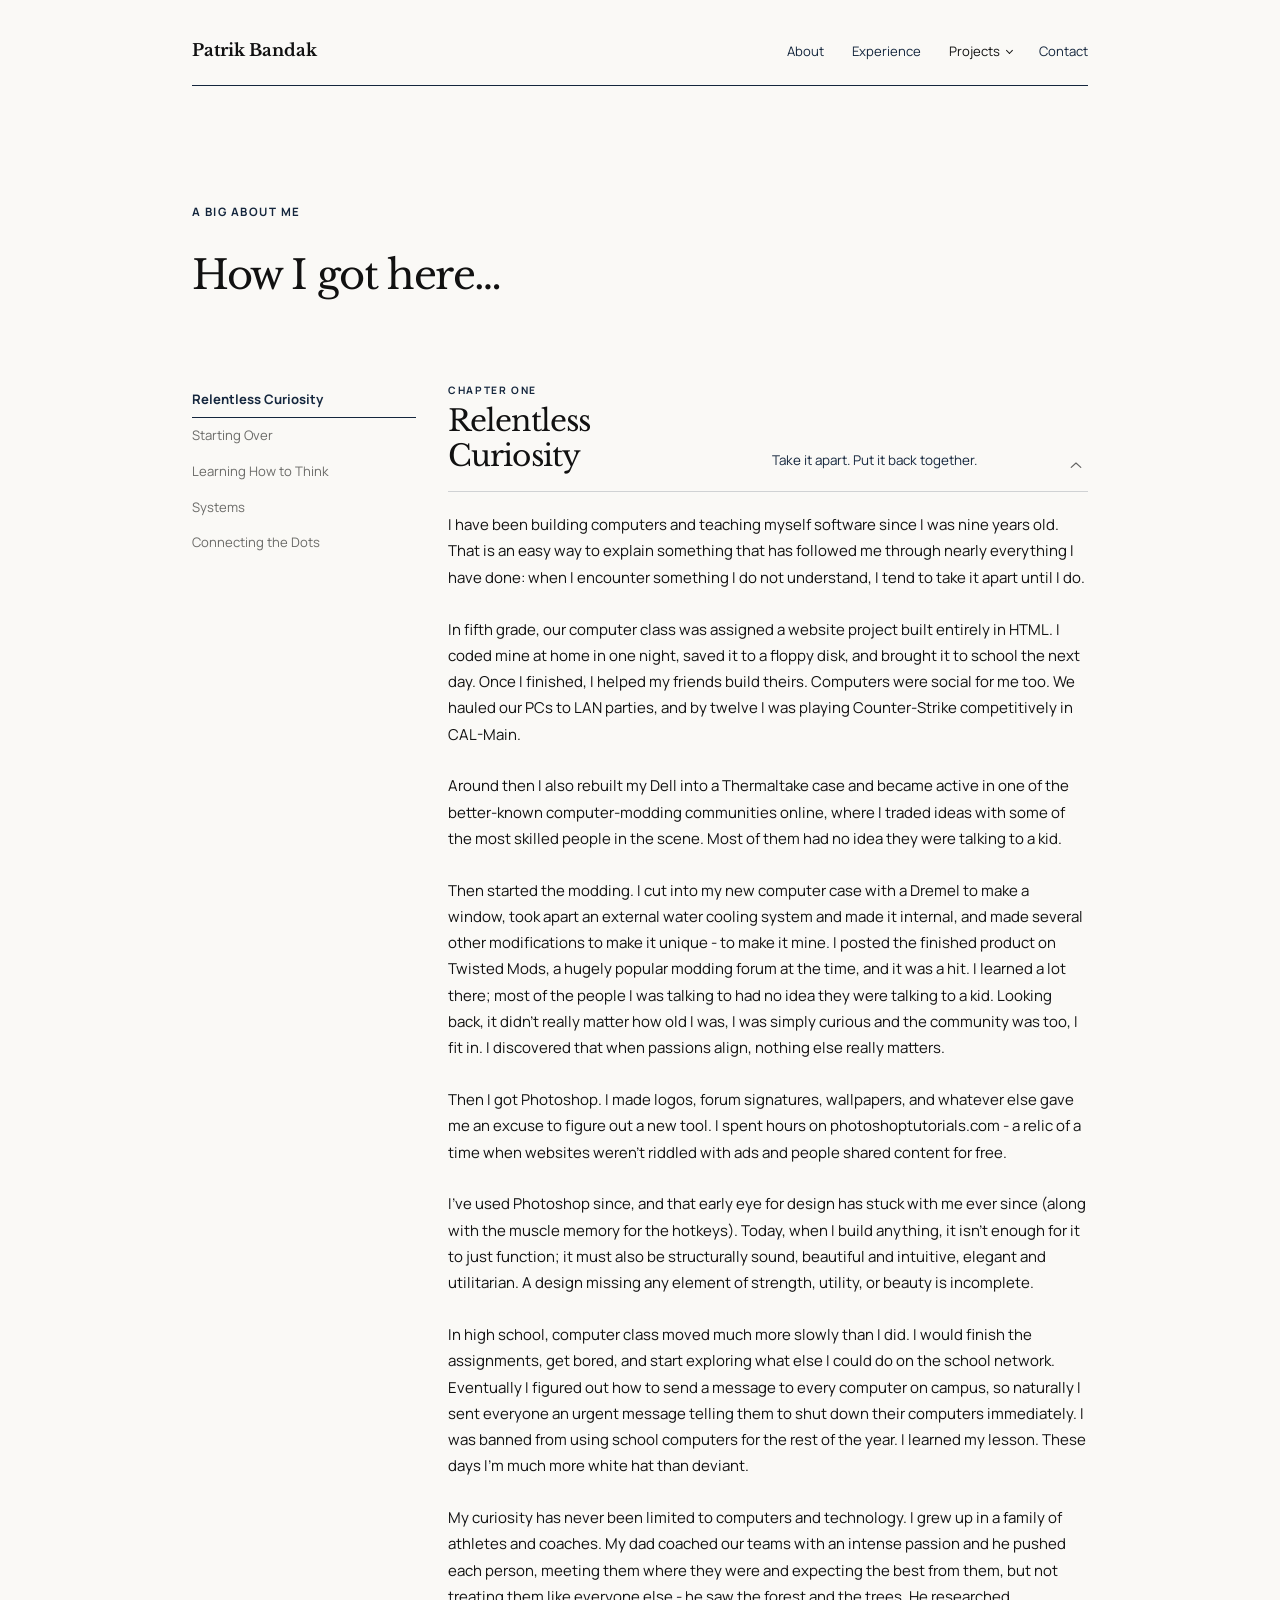
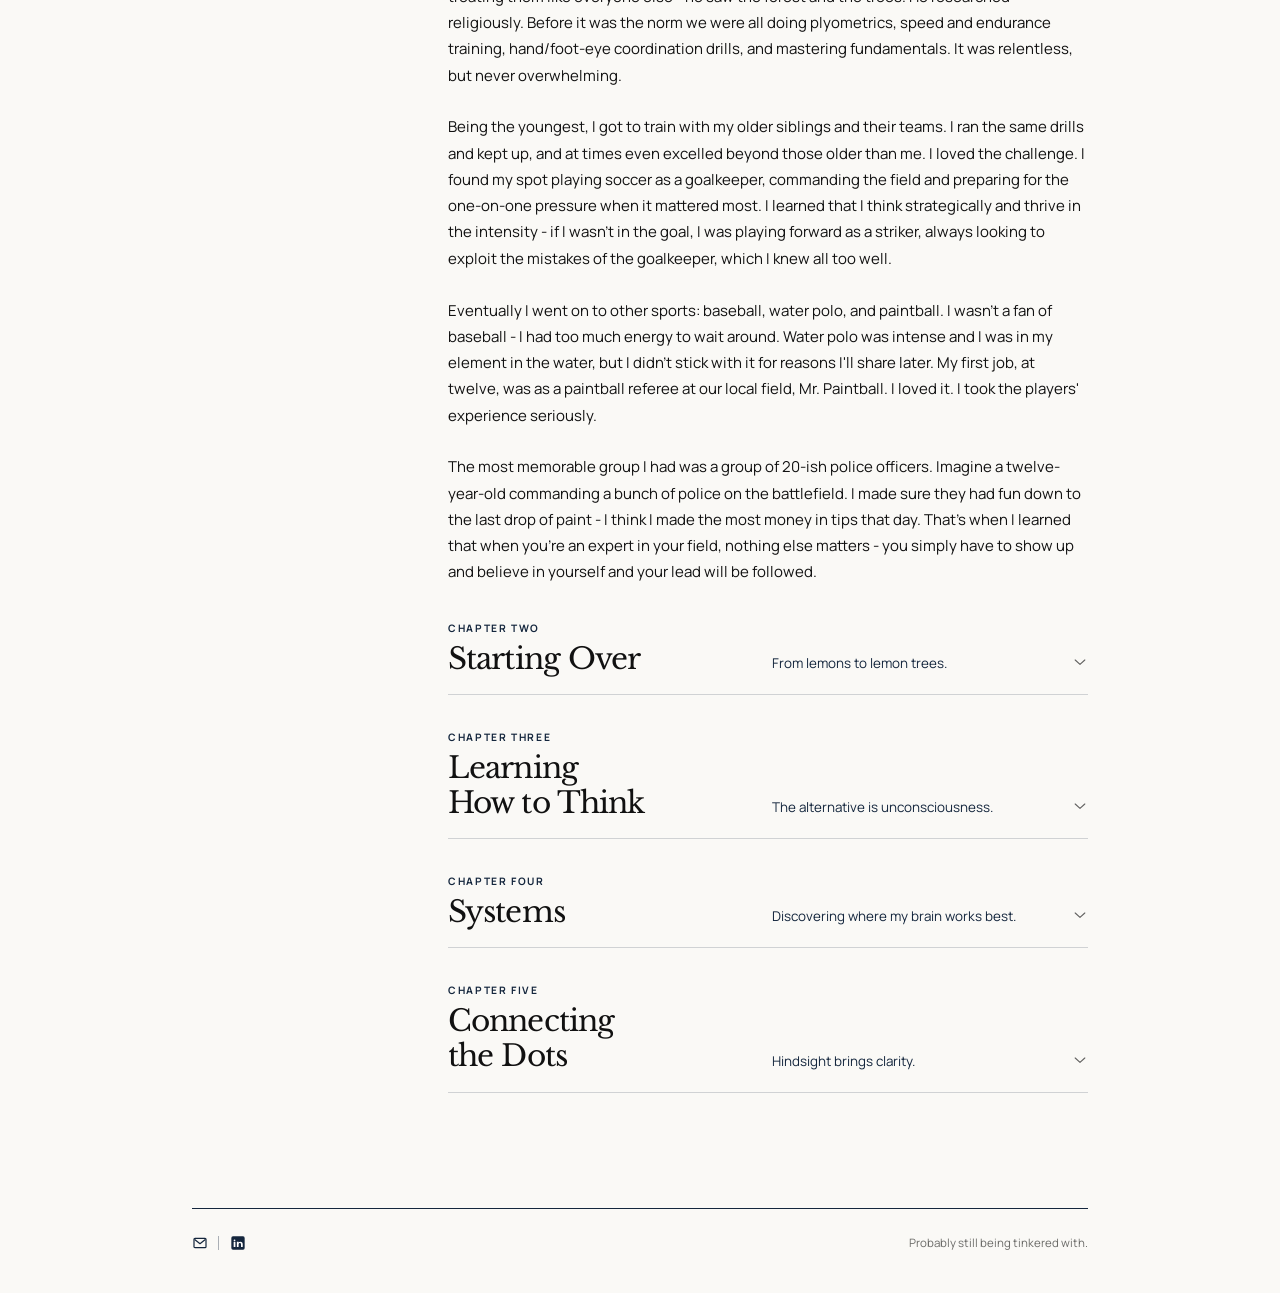
==== commit af542668: "Removed a repetitive statement in C1 and a typo in C3." ====
--- a/about/index.html
+++ b/about/index.html
@@ -93,16 +93,14 @@
                     In fifth grade, our computer class was assigned a website project built entirely in HTML. I coded
                     mine at home in one night, saved it to a floppy disk, and brought it to school the next day. Once I
                     finished, I helped my friends build theirs. Computers were social for me too. We hauled our PCs to
-                    LAN parties, and by twelve I was playing Counter-Strike competitively in CAL-Main. Around then I
+                    LAN parties, and by twelve I was playing Counter-Strike competitively in CAL-Main. 
+                    </p>
+                    
+                    <p>
+                      Around then I
                     also rebuilt my Dell into a Thermaltake case and became active in one of the better-known
                     computer-modding communities online, where I traded ideas with some of the most skilled people in
                     the scene. Most of them had no idea they were talking to a kid.
-                  </p>
-
-                  <p>
-                    Around the same time, I took apart my first computer, a Dell, and put it back together - I ended up
-                    with a few screws left over - and I was hooked. Soon after I started building my own computer piece
-                    by piece.
                   </p>
 
                   <p>
@@ -316,7 +314,7 @@
                     genuinely taken care of. At the bank, I started noticing how much of the customer experience came
                     down to those same small, repeatable behaviors. I brought what I'd learned into the branch, and
                     within a relatively short period helped improve our professional-treatment score from 70% to
-                    96%.else.
+                    96%.
                   </p>
 
                   <p>On paper, selling shoes, parking cars, and working behind a teller window had little in common. But
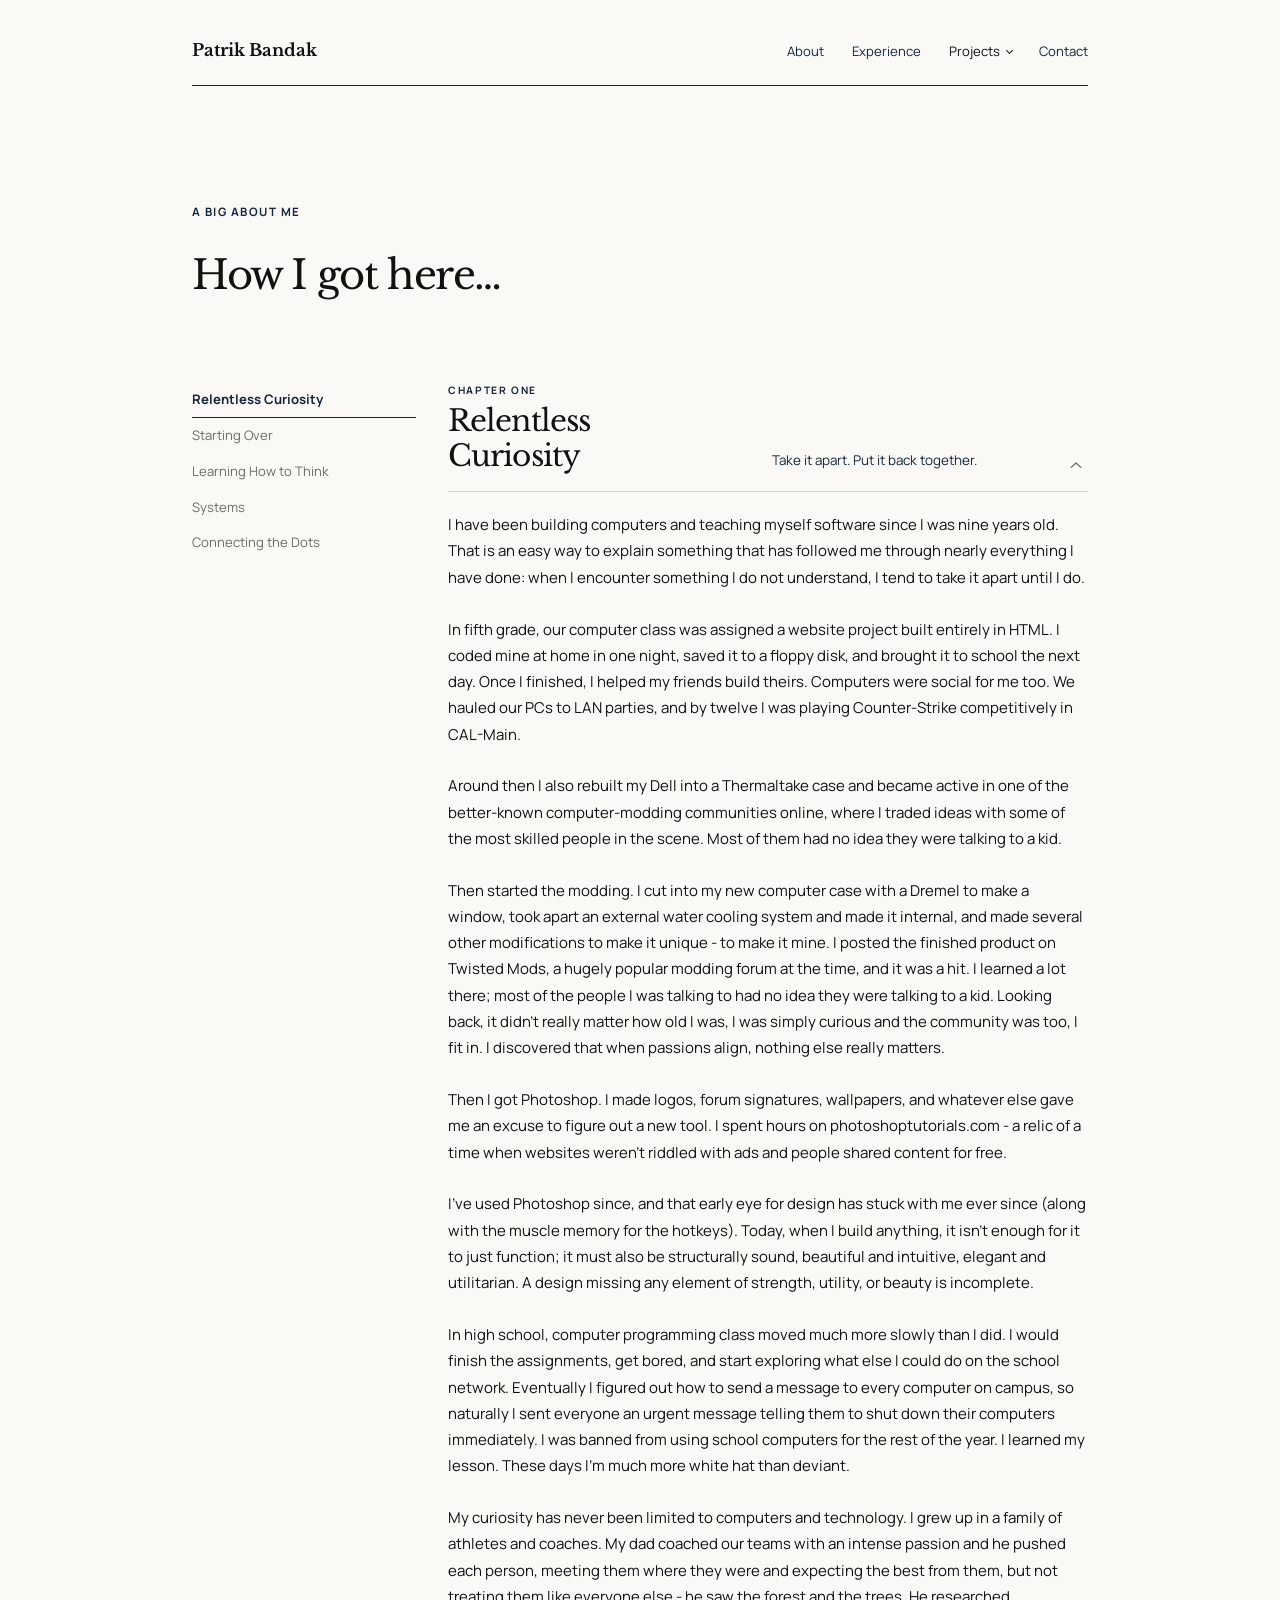
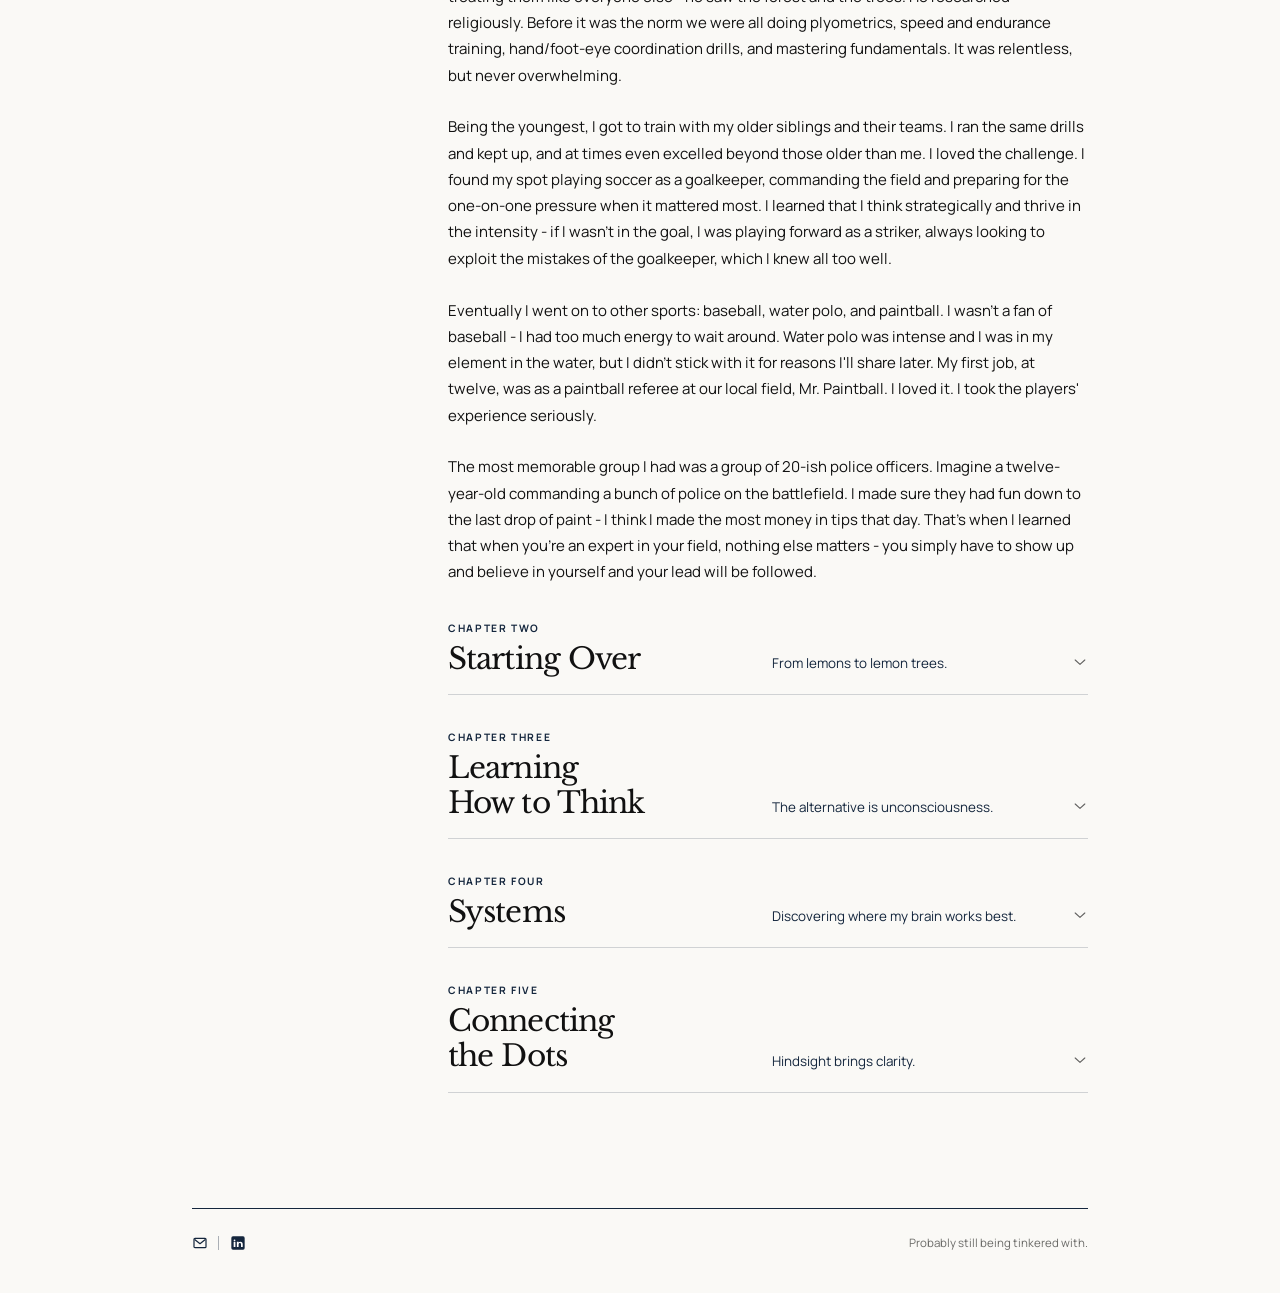
==== commit 7b7d2640: "Adding translate pt 1 HTML" ====
--- a/about/index.html
+++ b/about/index.html
@@ -127,7 +127,7 @@
                   </p>
 
                   <p>
-                    In high school, computer class moved much more slowly than I did. I would finish the assignments,
+                    In high school, computer programming class moved much more slowly than I did. I would finish the assignments,
                     get bored, and start exploring what else I could do on the school network. Eventually I figured out
                     how to send a message to every computer on campus, so naturally I sent everyone an urgent message
                     telling them to shut down their computers immediately. I was banned from using school computers for
@@ -225,8 +225,8 @@
                   </p>
 
                   <p>
-                    My first stretch there lasted about six months. I studied German at the Goethe-Institut and attended
-                    a German high school before returning to California. I was faced with the challenge of getting my
+                    My first stretch in Germany lasted about six months. I studied German at the Goethe-Institut and attended
+                    a German high school before returning to California. Back home I was faced with the challenge of getting my
                     high school diploma. I either had to take two years of high school or pass the GED. I opted for the
                     GED, easy choice.
                   </p>
@@ -239,11 +239,32 @@
                     eighteen.
                   </p>
 
-                  <p>
-                    The kids probably taught me more German than I taught them English. It’s hard not to learn
-                    when you have twenty-five children talking to you and asking, “Kannst du mir mit meinen Schuhen
-                    helfen?” oder “Bist du der Schiedsrichter oder der Torwart?” Natürlich war ich immer der Torwart.
-                  </p>
+                  <p class="translation-source">
+  The kids probably taught me more German than I taught them English.
+  It’s hard not to learn when you have twenty-five children talking
+  to you and asking, <span lang="de">“Kannst du mir mit meinen Schuhen
+  helfen?” oder “Bist du der Schiedsrichter oder der Torwart?”
+  Natürlich war ich immer der Torwart.</span>
+</p>
+
+<details class="about-translation">
+  <summary class="about-translation-toggle">
+    <span class="translation-label-open">Translate</span>
+    <span class="translation-label-close">Hide translation</span>
+
+    <svg viewBox="0 0 20 20" aria-hidden="true">
+      <path d="M4 7.5 10 13l6-5.5" />
+    </svg>
+  </summary>
+
+  <div class="about-translation-panel" lang="en">
+    <p>
+      “Can you help me with my shoes?” or
+      “Are you the referee or the goalkeeper?”
+      Naturally, I was always the goalkeeper.
+    </p>
+  </div>
+</details>
 
                   <p>
                     I rebuilt and reorganized myself many times and in many places in those years. Schools changed,
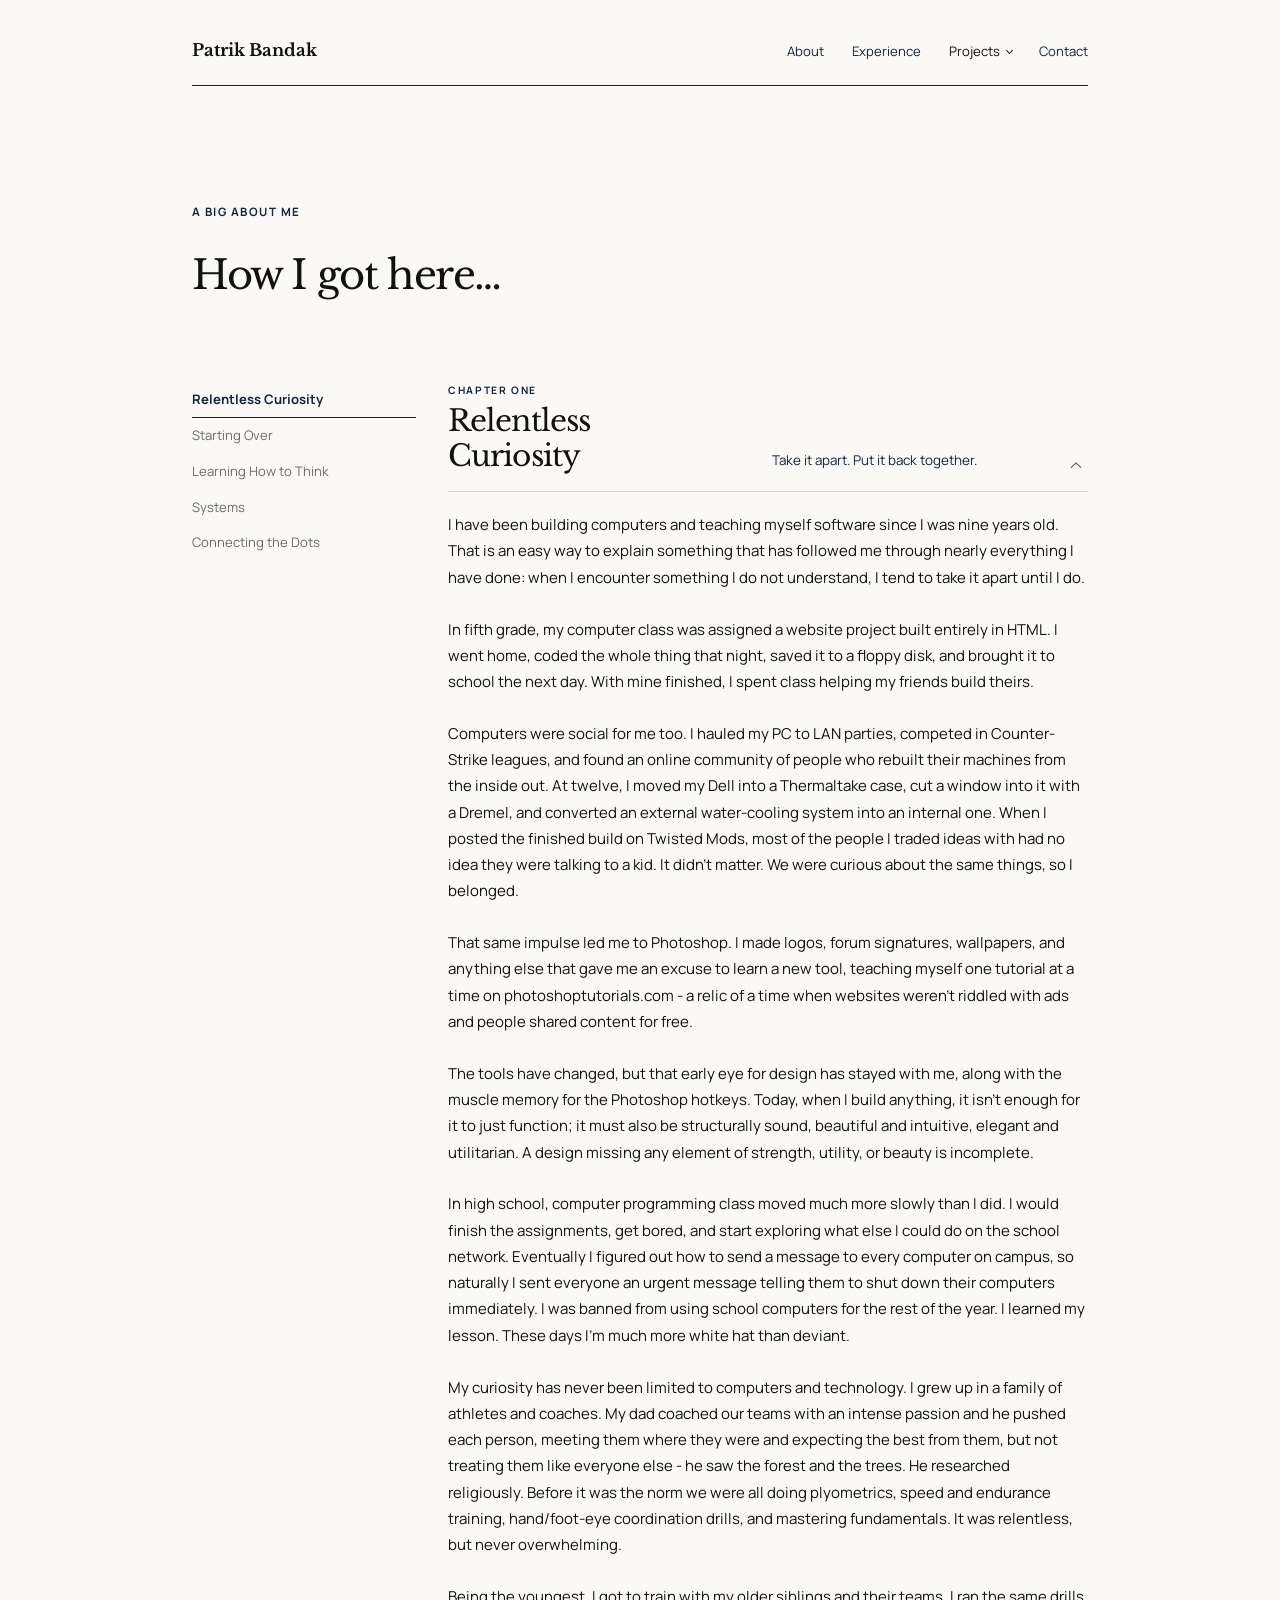
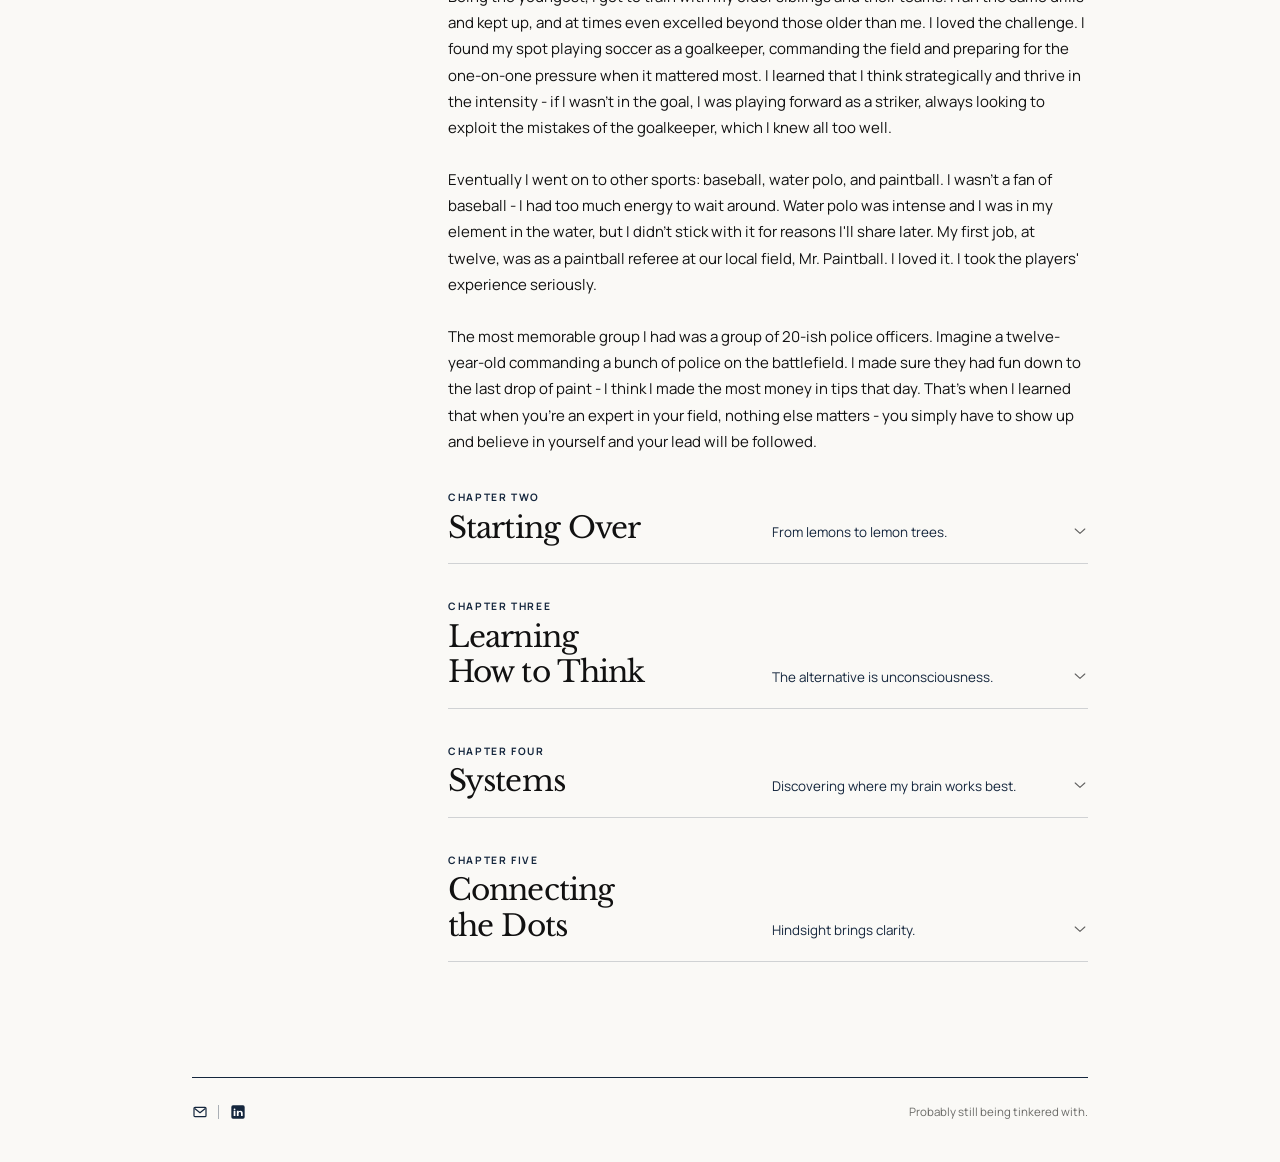
==== commit 6d524fee: "Updated About Page Chapter 1" ====
--- a/about/index.html
+++ b/about/index.html
@@ -90,44 +90,37 @@
                   </p>
 
                   <p>
-                    In fifth grade, our computer class was assigned a website project built entirely in HTML. I coded
-                    mine at home in one night, saved it to a floppy disk, and brought it to school the next day. Once I
-                    finished, I helped my friends build theirs. Computers were social for me too. We hauled our PCs to
-                    LAN parties, and by twelve I was playing Counter-Strike competitively in CAL-Main. 
-                    </p>
-                    
-                    <p>
-                      Around then I
-                    also rebuilt my Dell into a Thermaltake case and became active in one of the better-known
-                    computer-modding communities online, where I traded ideas with some of the most skilled people in
-                    the scene. Most of them had no idea they were talking to a kid.
-                  </p>
-
-                  <p>
-                    Then started the modding. I cut into my new computer case with a Dremel to make a window, took apart
-                    an external water cooling system and made it internal, and made several other modifications to make
-                    it unique - to make it mine. I posted the finished product on Twisted Mods, a hugely popular modding
-                    forum at the time, and it was a hit. I learned a lot there; most of the people I was talking to had
-                    no idea they were talking to a kid. Looking back, it didn't really matter how old I was, I was
-                    simply curious and the community was too, I fit in. I discovered that when passions align, nothing
-                    else really matters.
-                  </p>
-
-                  <p>
-                    Then I got Photoshop. I made logos, forum signatures, wallpapers, and whatever else gave me an
-                    excuse to figure out a new tool. I spent hours on photoshoptutorials.com - a relic of a time when
-                    websites weren't riddled with ads and people shared content for free.
-                  </p>
-
-                  <p>
-                    I've used Photoshop since, and that early eye for design has stuck with me ever since (along with
-                    the muscle memory for the hotkeys). Today, when I build anything, it isn't enough for it to just
+                    In fifth grade, my computer class was assigned a website project built entirely in HTML. I went
+                    home, coded the whole thing that night, saved it to a floppy disk, and brought it to school the next
+                    day. With mine finished, I spent class helping my friends build theirs.
+                  </p>
+
+                  <p>
+                    Computers were social for me too. I hauled my PC to LAN parties, competed in Counter-Strike
+                    leagues, and found an online community of people who rebuilt their machines from the inside out. At
+                    twelve, I moved my Dell into a Thermaltake case, cut a window into it with a Dremel, and converted
+                    an external water-cooling system into an internal one. When I posted the finished build on Twisted
+                    Mods, most of the people I traded ideas with had no idea they were talking to a kid. It didn't
+                    matter. We were curious about the same things, so I belonged.
+                  </p>
+
+                  <p>
+                    That same impulse led me to Photoshop. I made logos, forum signatures, wallpapers, and anything
+                    else that gave me an excuse to learn a new tool, teaching myself one tutorial at a time on
+                    photoshoptutorials.com - a relic of a time when websites weren't riddled with ads and people shared
+                    content for free.
+                  </p>
+
+                  <p>
+                    The tools have changed, but that early eye for design has stayed with me, along with the muscle
+                    memory for the Photoshop hotkeys. Today, when I build anything, it isn't enough for it to just
                     function; it must also be structurally sound, beautiful and intuitive, elegant and utilitarian. A
                     design missing any element of strength, utility, or beauty is incomplete.
                   </p>
 
                   <p>
-                    In high school, computer programming class moved much more slowly than I did. I would finish the assignments,
+                    In high school, computer programming class moved much more slowly than I did. I would finish the
+                    assignments,
                     get bored, and start exploring what else I could do on the school network. Eventually I figured out
                     how to send a message to every computer on campus, so naturally I sent everyone an urgent message
                     telling them to shut down their computers immediately. I was banned from using school computers for
@@ -225,8 +218,10 @@
                   </p>
 
                   <p>
-                    My first stretch in Germany lasted about six months. I studied German at the Goethe-Institut and attended
-                    a German high school before returning to California. Back home I was faced with the challenge of getting my
+                    My first stretch in Germany lasted about six months. I studied German at the Goethe-Institut and
+                    attended
+                    a German high school before returning to California. Back home I was faced with the challenge of
+                    getting my
                     high school diploma. I either had to take two years of high school or pass the GED. I opted for the
                     GED, easy choice.
                   </p>
@@ -240,31 +235,31 @@
                   </p>
 
                   <p class="translation-source">
-  The kids probably taught me more German than I taught them English.
-  It’s hard not to learn when you have twenty-five children talking
-  to you and asking, <span lang="de">“Kannst du mir mit meinen Schuhen
-  helfen?” oder “Bist du der Schiedsrichter oder der Torwart?”
-  Natürlich war ich immer der Torwart.</span>
-</p>
-
-<details class="about-translation">
-  <summary class="about-translation-toggle">
-    <span class="translation-label-open">Translate</span>
-    <span class="translation-label-close">Hide translation</span>
-
-    <svg viewBox="0 0 20 20" aria-hidden="true">
-      <path d="M4 7.5 10 13l6-5.5" />
-    </svg>
-  </summary>
-
-  <div class="about-translation-panel" lang="en">
-    <p>
-      “Can you help me with my shoes?” or
-      “Are you the referee or the goalkeeper?”
-      Naturally, I was always the goalkeeper.
-    </p>
-  </div>
-</details>
+                    The kids probably taught me more German than I taught them English.
+                    It’s hard not to learn when you have twenty-five children talking
+                    to you and asking, <span lang="de">“Kannst du mir mit meinen Schuhen
+                      helfen?” oder “Bist du der Schiedsrichter oder der Torwart?”
+                      Natürlich war ich immer der Torwart.</span>
+                  </p>
+
+                  <details class="about-translation">
+                    <summary class="about-translation-toggle">
+                      <span class="translation-label-open">Translate</span>
+                      <span class="translation-label-close">Hide translation</span>
+
+                      <svg viewBox="0 0 20 20" aria-hidden="true">
+                        <path d="M4 7.5 10 13l6-5.5" />
+                      </svg>
+                    </summary>
+
+                    <div class="about-translation-panel" lang="en">
+                      <p>
+                        “Can you help me with my shoes?” or
+                        “Are you the referee or the goalkeeper?”
+                        Naturally, I was always the goalkeeper.
+                      </p>
+                    </div>
+                  </details>
 
                   <p>
                     I rebuilt and reorganized myself many times and in many places in those years. Schools changed,
@@ -782,238 +777,239 @@
 
                 <div class="about-chapter-copy">
 
-                  
-
-<p>
-  Today my work reaches well beyond treasury operations, into product,
-  technology, transformation, automation, and AI. I lead complex commercial
-  banking implementations, take on product ownership responsibilities, and
-  work through the business and technical requirements that come with
-  bringing new capabilities to clients. That includes work involving
-  <a href="https://fispan.com/customers-bank-connect/"
-     target="_blank" rel="noopener noreferrer">FISPAN</a>,
-  which connects business accounting systems directly to the bank, and
-  <a href="https://cashfac.com/resource/news-blog/customers-bank-launches-self-service-escrow-solution/"
-     target="_blank" rel="noopener noreferrer">Cashfac</a>,
-  which supports specialized escrow and account management capabilities.
-  Delivering these products involves much more than technology. It requires
-  understanding how the business operates, how people and systems interact,
-  and what needs to change for a new capability to work in practice.
-</p>
-
-<p>
-  I've become increasingly interested in challenging how things are done,
-  rather than simply improving the processes already in place. There's
-  little value in automating a process that shouldn't exist in its current
-  form. I've built common operating models across treasury products,
-  developed applications, and created operational platforms that connect
-  people, processes, and technology. But before building anything, I want
-  to understand what we're actually trying to accomplish, why things work
-  the way they do, and whether there's a better approach altogether.
-</p>
-
-<p>
-  I've heard strategy compared to building with LEGO. It's a useful
-  analogy, but I think it oversimplifies things. LEGO assumes you have
-  neatly manufactured pieces designed to fit together. K'NEX gives you
-  more flexibility, but you're still working with predefined components
-  and connections. Real businesses are far messier. Systems weren't
-  necessarily designed to work together, resources are limited,
-  priorities compete, and you can't always stop the operation while
-  you rebuild it. Sometimes the pieces you need don't exist, and you
-  have to make them yourself. Sometimes you have to rethink the entire
-  design. And sometimes the right decision is not to build anything
-  at all. To me, strategy is understanding what you're trying to
-  accomplish, questioning assumptions, recognizing constraints, and
-  making informed choices about how to get there. Transformation is
-  taking that thinking and making it work in practice.
-</p>
-
-<p>
-  That same approach has led me into broader AI initiatives, including
-  work connected to
-  <a href="https://www.customersbank.com/investor-relations/press-releases/press-release/Customers-Bank-Announces-Strategic-Collaboration-with-OpenAI-to-Redefine-the-Commercial-Banking-Operating-Model-1778/"
-     target="_blank" rel="noopener noreferrer">Customers Bank's strategic collaboration with OpenAI</a>.
-  My focus is on identifying practical opportunities, understanding the
-  business problems behind them, and developing solutions that can move
-  beyond prototypes into reliable capabilities. Some of the most
-  interesting work begins with a relatively simple request that turns
-  out to involve competing priorities, disconnected systems, and
-  requirements that aren't obvious until you start asking questions.
-  I enjoy working through that complexity and bringing people together
-  to make sense of it.
-</p>
-
-<p>
-  AI has made this work considerably more powerful, but it has also
-  made judgment more important. I'm interested in what AI can do, and
-  just as interested in whether it should be doing it. Before building
-  anything, I want to understand the existing process, the information
-  it depends on, the risks, and what success would actually look like.
-  Sometimes AI is the right answer. Sometimes a straightforward
-  automation or a better process will do the job more reliably.
-</p>
-
-<p>
-  When AI does belong in the solution, the model is only one part of
-  the product. I think about where its information comes from, what
-  should be handled by deterministic logic, where human review is
-  necessary, and what happens when it gets something wrong. In banking,
-  these aren't theoretical questions. Permissions, data handling,
-  testing, auditability, and accountability all matter. Getting
-  something to work is one thing. Making it safe and dependable enough
-  for other people to use is another.
-</p>
-
-<p>
-  One principle I keep coming back to is information entropy. Every
-  time important information gets copied into another document,
-  repository, or system, there's a chance it will drift away from
-  the original. Eventually nobody knows which version to trust.
-  I would rather design systems that retrieve information from
-  authoritative sources, preserve clear ownership, and remain useful
-  as the business changes. This is why I don't see governance as
-  something that comes after innovation. Good governance is architecture.
-  It allows useful ideas to move beyond demonstrations into products
-  people can actually depend on.
-</p>
-
-<p>
-  I've also learned that organizations tend to scrutinize the risks
-  of changing something more closely than the risks of leaving it
-  alone. Familiar processes can feel safe simply because everyone
-  has grown accustomed to their shortcomings. But maintaining the
-  status quo is still a decision, and it carries risks of its own.
-  That doesn't mean every new idea is worth pursuing or that change
-  should happen without careful consideration. It means evaluating
-  both sides of the decision. What could go wrong if we change
-  something, and what happens if we don't? I think good strategy
-  requires the willingness to ask both questions.
-</p>
-
-<p>
-  There's another part of my experience that I consider just as
-  important as the technical knowledge I've developed. I've spent
-  years working with people from all walks of life. I've presented
-  to princes, refereed police officers, advised business owners,
-  coached bankers, worked alongside warehouse crews, helped customers
-  at Home Depot, and practiced massage therapy. Each experience taught
-  me something different about people, what motivates them, what
-  frustrates them, and how differently we can experience the same
-  situation. I've developed a great deal of empathy along the way,
-  and learned that understanding someone's perspective often reveals
-  things that no process map or technical diagram ever could.
-</p>
-
-<p>
-  That perspective shapes how I work today. Much of my role happens
-  between disciplines, where people see different parts of the same
-  problem and bring different priorities, concerns, and expertise
-  to the table. My job isn't simply to connect those perspectives
-  or come up with the cleverest technical solution. It's to listen,
-  challenge assumptions, recognize what matters to each person, and
-  help everyone work toward something better. A system can be
-  technically sound and still fail if it doesn't account for the
-  people expected to use it. Understanding the technology is
-  important, but understanding people is what makes it useful.
-</p>
-
-<p>
-  I'm also finding that some of the most rewarding results aren't
-  things I build myself. A colleague introduced me to Codex and
-  opened up an entirely new way of learning. I've since helped
-  another colleague get started with AI and Power Automate, and
-  he's gone on to build some seriously impressive tools of his
-  own. I enjoy seeing people discover what they're capable of
-  when they have the right tools, encouragement, and room to
-  experiment. It's the same lesson I started learning years ago
-  while coaching bankers in San Francisco. Helping other people
-  become better at their work can have a much bigger impact than
-  doing everything yourself.
-</p>
-
-<p>
-  The more I think about the work I do today, the harder it becomes
-  to separate it from everything that came before.
-</p>
-
-<p>
-  Steve Jobs once said, “You can’t connect the dots looking forward;
-  you can only connect them looking backwards.” In his Stanford
-  commencement address, he described taking a calligraphy class
-  simply because it fascinated him. There was no practical reason
-  for it, no career plan, and certainly no expectation that it would
-  matter years later. But when he was developing the Macintosh,
-  that experience helped shape its typography. Something he'd
-  learned purely out of curiosity became part of something
-  extraordinary.
-</p>
-
-<p>
-  I've thought about that quote a lot because I recognize so much
-  of my own life in it. Computers and paintball, Munich and Aristotle,
-  banking and massage school, coffee beans and warehouse shifts,
-  treasury and AI. Some of those experiences were deliberate choices
-  driven by curiosity. Others came from difficult circumstances,
-  unexpected opportunities, or simply needing to find another way
-  forward. At the time, they often felt like entirely separate
-  chapters of my life. I certainly wasn't following some carefully
-  constructed plan to end up where I am today.
-</p>
-
-<p>
-  But each experience gave me something I didn't have before.
-  Taking things apart taught me to experiment and question how
-  they worked. Banking taught me to understand businesses and
-  the people running them. The warehouses revealed how naturally
-  my brain recognized systems and inefficiencies. Studying the
-  human body showed me an entirely different kind of complexity.
-  And working with people from vastly different backgrounds taught
-  me that understanding a problem means understanding the people
-  experiencing it, too.
-</p>
-
-<p>
-  I couldn't have predicted how any of those experiences would
-  come together. I didn't even recognize some of the lessons while
-  I was learning them. What I see now is that my interests, detours,
-  successes, and failures weren't as disconnected as they seemed.
-  They gradually shaped how I think, the questions I ask, the
-  people I learn from, and how I approach problems. No single
-  experience could have taught me all of that.
-</p>
-
-<p>
-  There's another lesson that took longer to learn, and Aristotle
-  gave me the words for it. In the <em>Nicomachean Ethics</em>, he
-  describes virtue as a balance between extremes. Courage, for
-  example, sits between cowardice and recklessness. His idea of
-  <em>eudaimonia</em> is often translated as happiness, but it
-  means something closer to flourishing, living well through the
-  way we think, act, and develop ourselves. I've come to appreciate
-  that distinction. Working myself into exhaustion during PPP
-  taught me what happens when dedication loses its balance.
-  The best teams I've worked with have shown me that high
-  expectations and genuine support don't have to compete.
-  They make each other stronger.
-</p>
-
-<p>
-  I know the kind of work I want to keep doing. I want to build
-  and run businesses, products, systems, and teams that work well,
-  where people are challenged and supported, and where technology
-  makes them more capable without replacing their judgment.
-  I want to be the person people count on when something is
-  complicated, stuck, or simply not working as well as it could.
-  I've done that inside banks, in new ventures, and through my
-  own projects. I'd like to do more of it for other businesses,
-  whether that means building something of my own or helping
-  run something bigger.
-</p>
-
-<p>
-  The dots haven't led me to a destination. They've shaped my perspective.
-</p>
+
+
+                  <p>
+                    Today my work reaches well beyond treasury operations, into product,
+                    technology, transformation, automation, and AI. I lead complex commercial
+                    banking implementations, take on product ownership responsibilities, and
+                    work through the business and technical requirements that come with
+                    bringing new capabilities to clients. That includes work involving
+                    <a href="https://fispan.com/customers-bank-connect/" target="_blank"
+                      rel="noopener noreferrer">FISPAN</a>,
+                    which connects business accounting systems directly to the bank, and
+                    <a href="https://cashfac.com/resource/news-blog/customers-bank-launches-self-service-escrow-solution/"
+                      target="_blank" rel="noopener noreferrer">Cashfac</a>,
+                    which supports specialized escrow and account management capabilities.
+                    Delivering these products involves much more than technology. It requires
+                    understanding how the business operates, how people and systems interact,
+                    and what needs to change for a new capability to work in practice.
+                  </p>
+
+                  <p>
+                    I've become increasingly interested in challenging how things are done,
+                    rather than simply improving the processes already in place. There's
+                    little value in automating a process that shouldn't exist in its current
+                    form. I've built common operating models across treasury products,
+                    developed applications, and created operational platforms that connect
+                    people, processes, and technology. But before building anything, I want
+                    to understand what we're actually trying to accomplish, why things work
+                    the way they do, and whether there's a better approach altogether.
+                  </p>
+
+                  <p>
+                    I've heard strategy compared to building with LEGO. It's a useful
+                    analogy, but I think it oversimplifies things. LEGO assumes you have
+                    neatly manufactured pieces designed to fit together. K'NEX gives you
+                    more flexibility, but you're still working with predefined components
+                    and connections. Real businesses are far messier. Systems weren't
+                    necessarily designed to work together, resources are limited,
+                    priorities compete, and you can't always stop the operation while
+                    you rebuild it. Sometimes the pieces you need don't exist, and you
+                    have to make them yourself. Sometimes you have to rethink the entire
+                    design. And sometimes the right decision is not to build anything
+                    at all. To me, strategy is understanding what you're trying to
+                    accomplish, questioning assumptions, recognizing constraints, and
+                    making informed choices about how to get there. Transformation is
+                    taking that thinking and making it work in practice.
+                  </p>
+
+                  <p>
+                    That same approach has led me into broader AI initiatives, including
+                    work connected to
+                    <a href="https://www.customersbank.com/investor-relations/press-releases/press-release/Customers-Bank-Announces-Strategic-Collaboration-with-OpenAI-to-Redefine-the-Commercial-Banking-Operating-Model-1778/"
+                      target="_blank" rel="noopener noreferrer">Customers Bank's strategic collaboration with
+                      OpenAI</a>.
+                    My focus is on identifying practical opportunities, understanding the
+                    business problems behind them, and developing solutions that can move
+                    beyond prototypes into reliable capabilities. Some of the most
+                    interesting work begins with a relatively simple request that turns
+                    out to involve competing priorities, disconnected systems, and
+                    requirements that aren't obvious until you start asking questions.
+                    I enjoy working through that complexity and bringing people together
+                    to make sense of it.
+                  </p>
+
+                  <p>
+                    AI has made this work considerably more powerful, but it has also
+                    made judgment more important. I'm interested in what AI can do, and
+                    just as interested in whether it should be doing it. Before building
+                    anything, I want to understand the existing process, the information
+                    it depends on, the risks, and what success would actually look like.
+                    Sometimes AI is the right answer. Sometimes a straightforward
+                    automation or a better process will do the job more reliably.
+                  </p>
+
+                  <p>
+                    When AI does belong in the solution, the model is only one part of
+                    the product. I think about where its information comes from, what
+                    should be handled by deterministic logic, where human review is
+                    necessary, and what happens when it gets something wrong. In banking,
+                    these aren't theoretical questions. Permissions, data handling,
+                    testing, auditability, and accountability all matter. Getting
+                    something to work is one thing. Making it safe and dependable enough
+                    for other people to use is another.
+                  </p>
+
+                  <p>
+                    One principle I keep coming back to is information entropy. Every
+                    time important information gets copied into another document,
+                    repository, or system, there's a chance it will drift away from
+                    the original. Eventually nobody knows which version to trust.
+                    I would rather design systems that retrieve information from
+                    authoritative sources, preserve clear ownership, and remain useful
+                    as the business changes. This is why I don't see governance as
+                    something that comes after innovation. Good governance is architecture.
+                    It allows useful ideas to move beyond demonstrations into products
+                    people can actually depend on.
+                  </p>
+
+                  <p>
+                    I've also learned that organizations tend to scrutinize the risks
+                    of changing something more closely than the risks of leaving it
+                    alone. Familiar processes can feel safe simply because everyone
+                    has grown accustomed to their shortcomings. But maintaining the
+                    status quo is still a decision, and it carries risks of its own.
+                    That doesn't mean every new idea is worth pursuing or that change
+                    should happen without careful consideration. It means evaluating
+                    both sides of the decision. What could go wrong if we change
+                    something, and what happens if we don't? I think good strategy
+                    requires the willingness to ask both questions.
+                  </p>
+
+                  <p>
+                    There's another part of my experience that I consider just as
+                    important as the technical knowledge I've developed. I've spent
+                    years working with people from all walks of life. I've presented
+                    to princes, refereed police officers, advised business owners,
+                    coached bankers, worked alongside warehouse crews, helped customers
+                    at Home Depot, and practiced massage therapy. Each experience taught
+                    me something different about people, what motivates them, what
+                    frustrates them, and how differently we can experience the same
+                    situation. I've developed a great deal of empathy along the way,
+                    and learned that understanding someone's perspective often reveals
+                    things that no process map or technical diagram ever could.
+                  </p>
+
+                  <p>
+                    That perspective shapes how I work today. Much of my role happens
+                    between disciplines, where people see different parts of the same
+                    problem and bring different priorities, concerns, and expertise
+                    to the table. My job isn't simply to connect those perspectives
+                    or come up with the cleverest technical solution. It's to listen,
+                    challenge assumptions, recognize what matters to each person, and
+                    help everyone work toward something better. A system can be
+                    technically sound and still fail if it doesn't account for the
+                    people expected to use it. Understanding the technology is
+                    important, but understanding people is what makes it useful.
+                  </p>
+
+                  <p>
+                    I'm also finding that some of the most rewarding results aren't
+                    things I build myself. A colleague introduced me to Codex and
+                    opened up an entirely new way of learning. I've since helped
+                    another colleague get started with AI and Power Automate, and
+                    he's gone on to build some seriously impressive tools of his
+                    own. I enjoy seeing people discover what they're capable of
+                    when they have the right tools, encouragement, and room to
+                    experiment. It's the same lesson I started learning years ago
+                    while coaching bankers in San Francisco. Helping other people
+                    become better at their work can have a much bigger impact than
+                    doing everything yourself.
+                  </p>
+
+                  <p>
+                    The more I think about the work I do today, the harder it becomes
+                    to separate it from everything that came before.
+                  </p>
+
+                  <p>
+                    Steve Jobs once said, “You can’t connect the dots looking forward;
+                    you can only connect them looking backwards.” In his Stanford
+                    commencement address, he described taking a calligraphy class
+                    simply because it fascinated him. There was no practical reason
+                    for it, no career plan, and certainly no expectation that it would
+                    matter years later. But when he was developing the Macintosh,
+                    that experience helped shape its typography. Something he'd
+                    learned purely out of curiosity became part of something
+                    extraordinary.
+                  </p>
+
+                  <p>
+                    I've thought about that quote a lot because I recognize so much
+                    of my own life in it. Computers and paintball, Munich and Aristotle,
+                    banking and massage school, coffee beans and warehouse shifts,
+                    treasury and AI. Some of those experiences were deliberate choices
+                    driven by curiosity. Others came from difficult circumstances,
+                    unexpected opportunities, or simply needing to find another way
+                    forward. At the time, they often felt like entirely separate
+                    chapters of my life. I certainly wasn't following some carefully
+                    constructed plan to end up where I am today.
+                  </p>
+
+                  <p>
+                    But each experience gave me something I didn't have before.
+                    Taking things apart taught me to experiment and question how
+                    they worked. Banking taught me to understand businesses and
+                    the people running them. The warehouses revealed how naturally
+                    my brain recognized systems and inefficiencies. Studying the
+                    human body showed me an entirely different kind of complexity.
+                    And working with people from vastly different backgrounds taught
+                    me that understanding a problem means understanding the people
+                    experiencing it, too.
+                  </p>
+
+                  <p>
+                    I couldn't have predicted how any of those experiences would
+                    come together. I didn't even recognize some of the lessons while
+                    I was learning them. What I see now is that my interests, detours,
+                    successes, and failures weren't as disconnected as they seemed.
+                    They gradually shaped how I think, the questions I ask, the
+                    people I learn from, and how I approach problems. No single
+                    experience could have taught me all of that.
+                  </p>
+
+                  <p>
+                    There's another lesson that took longer to learn, and Aristotle
+                    gave me the words for it. In the <em>Nicomachean Ethics</em>, he
+                    describes virtue as a balance between extremes. Courage, for
+                    example, sits between cowardice and recklessness. His idea of
+                    <em>eudaimonia</em> is often translated as happiness, but it
+                    means something closer to flourishing, living well through the
+                    way we think, act, and develop ourselves. I've come to appreciate
+                    that distinction. Working myself into exhaustion during PPP
+                    taught me what happens when dedication loses its balance.
+                    The best teams I've worked with have shown me that high
+                    expectations and genuine support don't have to compete.
+                    They make each other stronger.
+                  </p>
+
+                  <p>
+                    I know the kind of work I want to keep doing. I want to build
+                    and run businesses, products, systems, and teams that work well,
+                    where people are challenged and supported, and where technology
+                    makes them more capable without replacing their judgment.
+                    I want to be the person people count on when something is
+                    complicated, stuck, or simply not working as well as it could.
+                    I've done that inside banks, in new ventures, and through my
+                    own projects. I'd like to do more of it for other businesses,
+                    whether that means building something of my own or helping
+                    run something bigger.
+                  </p>
+
+                  <p>
+                    The dots haven't led me to a destination. They've shaped my perspective.
+                  </p>
 
                 </div>
 
--- a/styles.css
+++ b/styles.css
@@ -676,6 +676,127 @@
 
 .about-chapter-copy p:last-child {
   margin-bottom: 0;
+}
+
+/* =========================================================
+   ABOUT - INLINE TRANSLATION
+   ========================================================= */
+
+.about-chapter-copy p.translation-source {
+  margin-bottom: 0.35rem;
+}
+
+.about-translation {
+  margin: 0 0 1.6rem;
+}
+
+.about-translation-toggle {
+  display: inline-flex;
+  align-items: center;
+  gap: 0.45rem;
+
+  min-height: 2.5rem;
+  padding: 0.35rem 0;
+
+  border-bottom: var(--rule-subtle);
+
+  color: var(--navy);
+  font-family: var(--font-sans);
+  font-size: 0.68rem;
+  font-weight: 700;
+  letter-spacing: 0.12em;
+  text-transform: uppercase;
+
+  list-style: none;
+  cursor: pointer;
+
+  transition: border-color var(--motion-quick) ease;
+}
+
+.about-translation-toggle::-webkit-details-marker {
+  display: none;
+}
+
+.about-translation-toggle:hover {
+  border-bottom-color: var(--navy);
+}
+
+.about-translation-toggle:focus-visible {
+  outline: 2px solid var(--navy);
+  outline-offset: 4px;
+}
+
+.about-translation-toggle svg {
+  width: 0.8rem;
+  height: 0.8rem;
+
+  fill: none;
+  stroke: currentColor;
+  stroke-width: 1.4;
+  stroke-linecap: round;
+  stroke-linejoin: round;
+
+  transition: transform var(--motion-standard)
+    var(--motion-ease-out);
+}
+
+.about-translation[open] .about-translation-toggle svg {
+  transform: rotate(180deg);
+}
+
+.translation-label-close {
+  display: none;
+}
+
+.about-translation[open] .translation-label-open {
+  display: none;
+}
+
+.about-translation[open] .translation-label-close {
+  display: inline;
+}
+
+/* Translation box */
+
+.about-translation-panel {
+  max-width: 38rem;
+  margin-top: 0.6rem;
+  padding: 1rem 1.15rem;
+
+  background: rgba(20, 38, 61, 0.035);
+  border: var(--rule-subtle);
+  border-radius: var(--radius);
+
+  color: var(--text);
+}
+
+.about-chapter-copy .about-translation-panel p {
+  margin: 0;
+  font-size: var(--prose-font-size);
+  line-height: var(--prose-line-height);
+}
+
+/* Subtle entrance */
+
+@media (prefers-reduced-motion: no-preference) {
+  .about-translation[open] .about-translation-panel {
+    animation: translation-reveal
+      var(--motion-standard)
+      var(--motion-ease-out)
+      both;
+  }
+}
+
+@keyframes translation-reveal {
+  from {
+    opacity: 0;
+    transform: translateY(-4px);
+  }
+
+  to {
+    opacity: 1;
+    transform: translateY(0);
+  }
 }
 
 
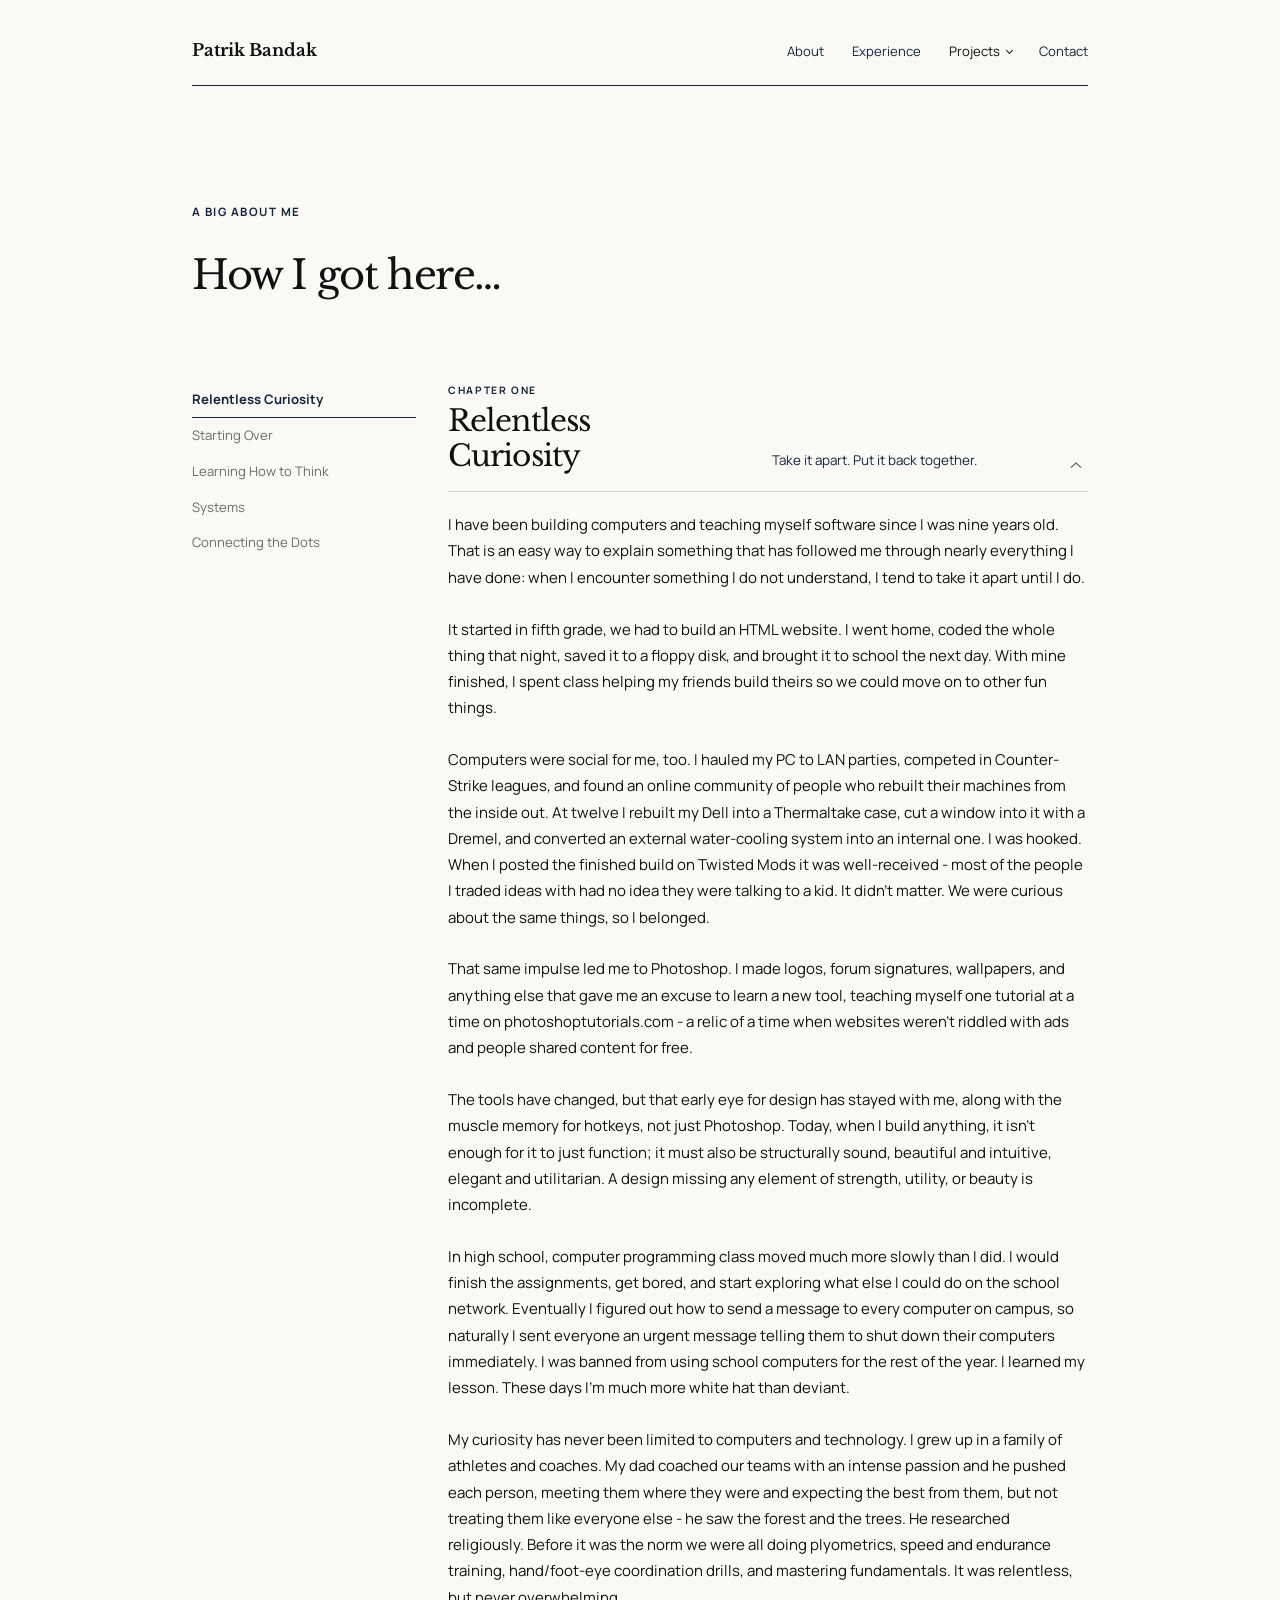
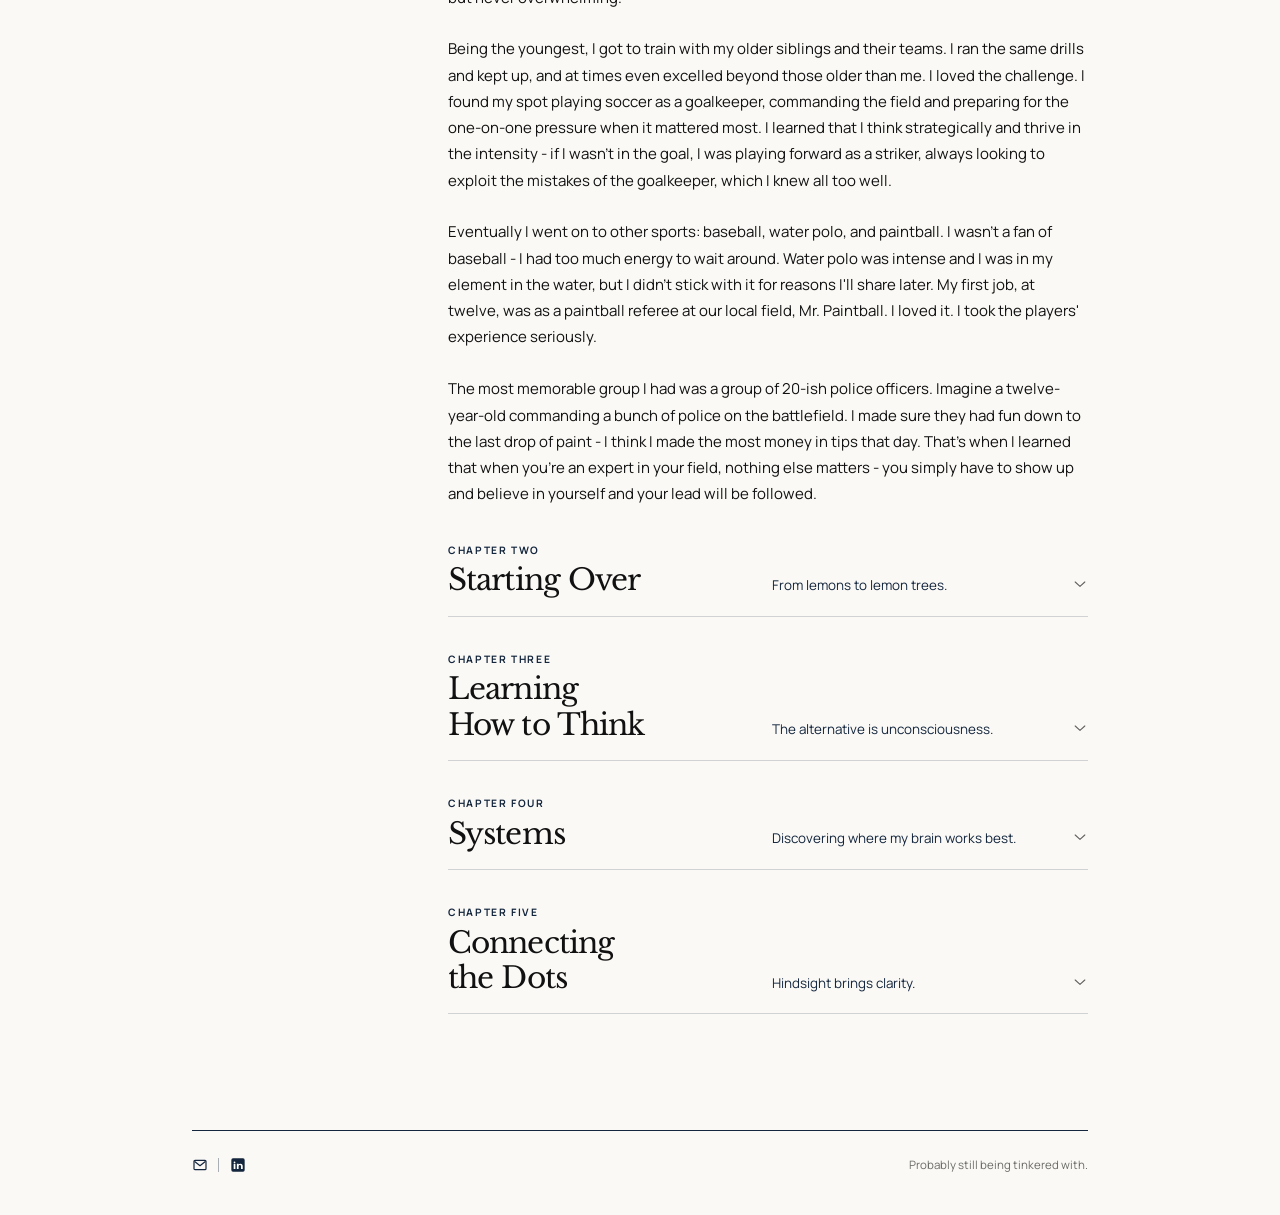
==== commit 1410baa8: "Update About Me Chapter 1 - Revising previous edits that AI made." ====
--- a/about/index.html
+++ b/about/index.html
@@ -90,17 +90,17 @@
                   </p>
 
                   <p>
-                    In fifth grade, my computer class was assigned a website project built entirely in HTML. I went
+                    It started in fifth grade, we had to build an HTML website. I went
                     home, coded the whole thing that night, saved it to a floppy disk, and brought it to school the next
-                    day. With mine finished, I spent class helping my friends build theirs.
-                  </p>
-
-                  <p>
-                    Computers were social for me too. I hauled my PC to LAN parties, competed in Counter-Strike
+                    day. With mine finished, I spent class helping my friends build theirs so we could move on to other fun things.
+                  </p>
+
+                  <p>
+                    Computers were social for me, too. I hauled my PC to LAN parties, competed in Counter-Strike
                     leagues, and found an online community of people who rebuilt their machines from the inside out. At
-                    twelve, I moved my Dell into a Thermaltake case, cut a window into it with a Dremel, and converted
-                    an external water-cooling system into an internal one. When I posted the finished build on Twisted
-                    Mods, most of the people I traded ideas with had no idea they were talking to a kid. It didn't
+                    twelve I rebuilt my Dell into a Thermaltake case, cut a window into it with a Dremel, and converted
+                    an external water-cooling system into an internal one. I was hooked. When I posted the finished build on Twisted
+                    Mods it was well-received - most of the people I traded ideas with had no idea they were talking to a kid. It didn't
                     matter. We were curious about the same things, so I belonged.
                   </p>
 
@@ -113,7 +113,7 @@
 
                   <p>
                     The tools have changed, but that early eye for design has stayed with me, along with the muscle
-                    memory for the Photoshop hotkeys. Today, when I build anything, it isn't enough for it to just
+                    memory for hotkeys, not just Photoshop. Today, when I build anything, it isn't enough for it to just
                     function; it must also be structurally sound, beautiful and intuitive, elegant and utilitarian. A
                     design missing any element of strength, utility, or beauty is incomplete.
                   </p>
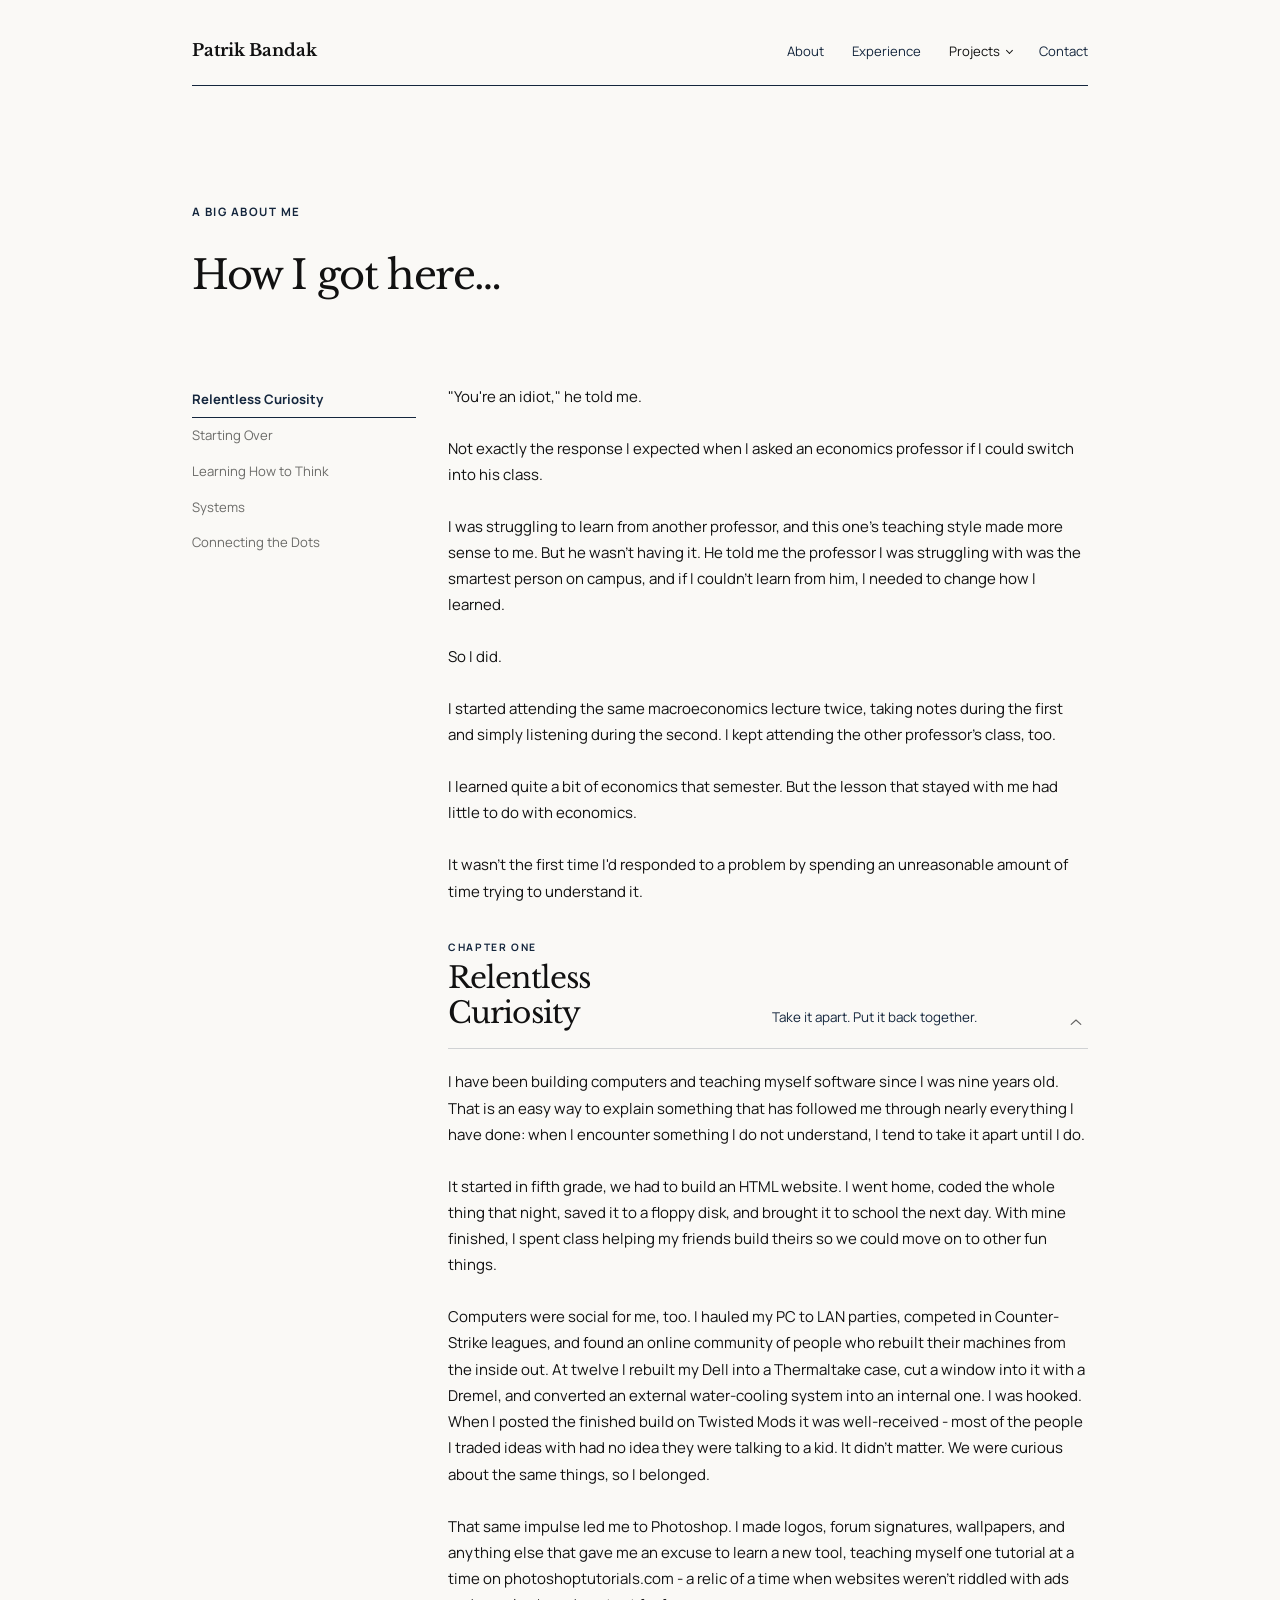
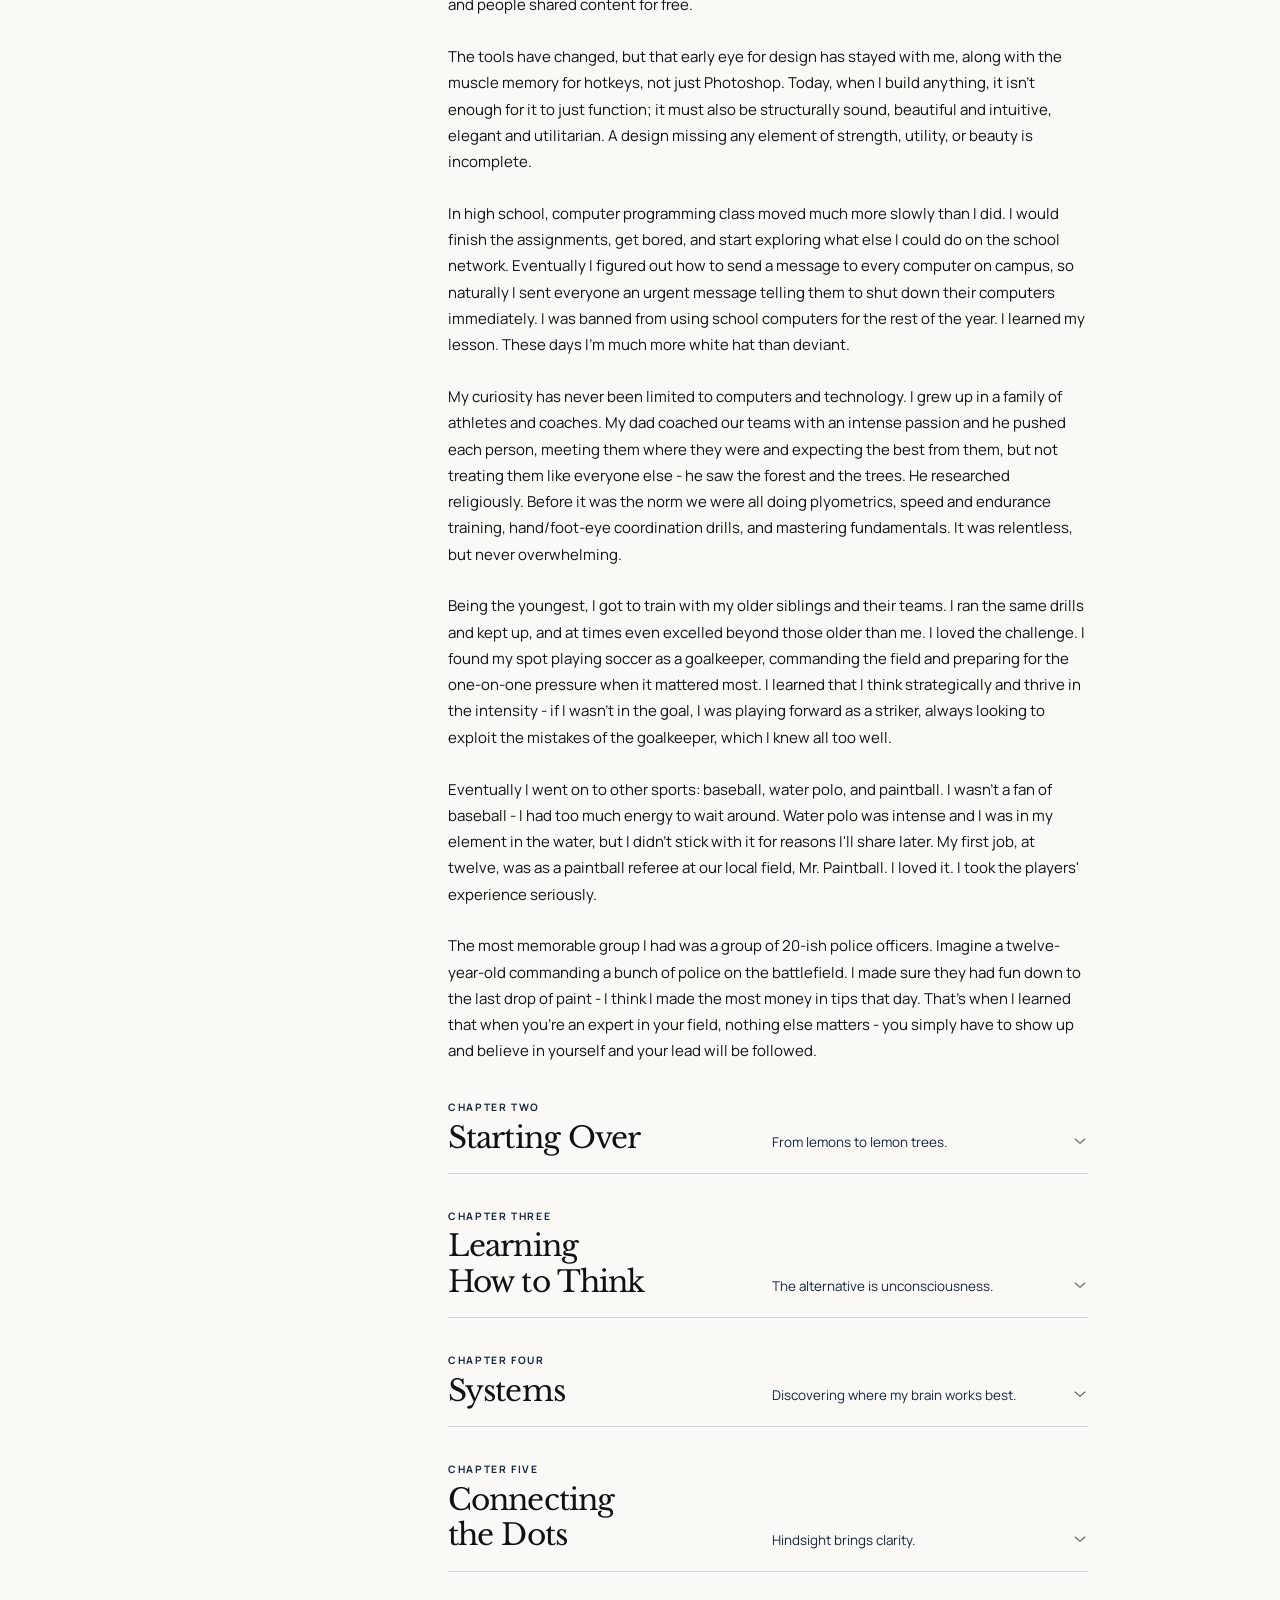
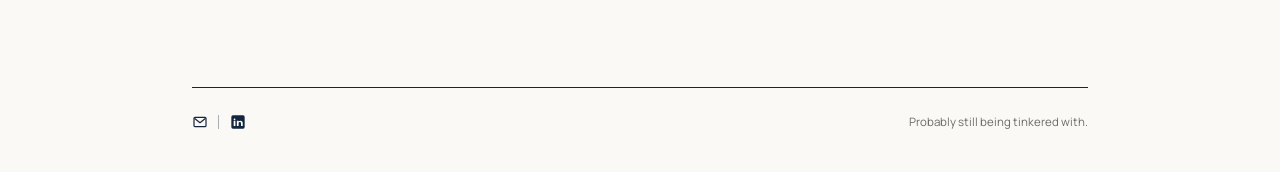
==== commit 517b67bd: "Add About prologue and Chapter Three callback" ====
--- a/about/index.html
+++ b/about/index.html
@@ -50,6 +50,44 @@
         </nav>
 
         <article class="about-essay" data-about-accordion>
+
+          <!-- PROLOGUE -->
+          <section class="about-chapter-copy" aria-labelledby="prologue-title">
+            <h2 id="prologue-title" class="visually-hidden">Prologue</h2>
+
+            <p>
+              "You're an idiot," he told me.
+            </p>
+
+            <p>
+              Not exactly the response I expected when I asked an economics professor if I could switch into his class.
+            </p>
+
+            <p>
+              I was struggling to learn from another professor, and this one's teaching style made more sense to me.
+              But he wasn't having it. He told me the professor I was struggling with was the smartest person on
+              campus, and if I couldn't learn from him, I needed to change how I learned.
+            </p>
+
+            <p>
+              So I did.
+            </p>
+
+            <p>
+              I started attending the same macroeconomics lecture twice, taking notes during the first and simply
+              listening during the second. I kept attending the other professor's class, too.
+            </p>
+
+            <p>
+              I learned quite a bit of economics that semester. But the lesson that stayed with me had little to do
+              with economics.
+            </p>
+
+            <p>
+              It wasn't the first time I'd responded to a problem by spending an unreasonable amount of time
+              trying to understand it.
+            </p>
+          </section>
 
           <!-- CHAPTER 01 -->
           <section id="chapter-01" class="about-chapter is-open" data-about-chapter aria-labelledby="chapter-01-title">
@@ -415,28 +453,9 @@
                   </p>
 
                   <p>
-                    Of course, being a tutor didn't mean I found every class easy. I struggled with
-                    one of my economics professors. He was brilliant, but I had a hard time following
-                    his teaching style.
-                  </p>
-
-                  <p>
-                    Another economics professor, the kind who threw the textbook in the trash on the
-                    first day, had a style that immediately clicked with me. I dropped in on one of
-                    his classes, and afterward told him I was having trouble learning from my professor
-                    and asked if I could switch to his class.
-                  </p>
-
-                  <p>
-                    "You're an idiot," he told me. "He is the smartest person on this campus, and if
-                    you can't learn from him, then you need to change your learning style."
-                  </p>
-
-                  <p>
-                    From then on, I sat through two sections of my macroeconomics professor's class
-                    back to back, taking notes during the first and simply listening during the second.
-                    Ultimately, I continued sitting in on both professors' classes. I learned quite
-                    a bit of macroeconomics that semester.
+                    Of course, being a tutor didn't mean I found every class easy, as the economics
+                    professor who called me an idiot had made clear. I was learning to adjust to the
+                    person in front of me, whether I was the one explaining or the one trying to understand.
                   </p>
 
                   <p>
@@ -1039,4 +1058,4 @@
 
 </body>
 
-</html>+</html>
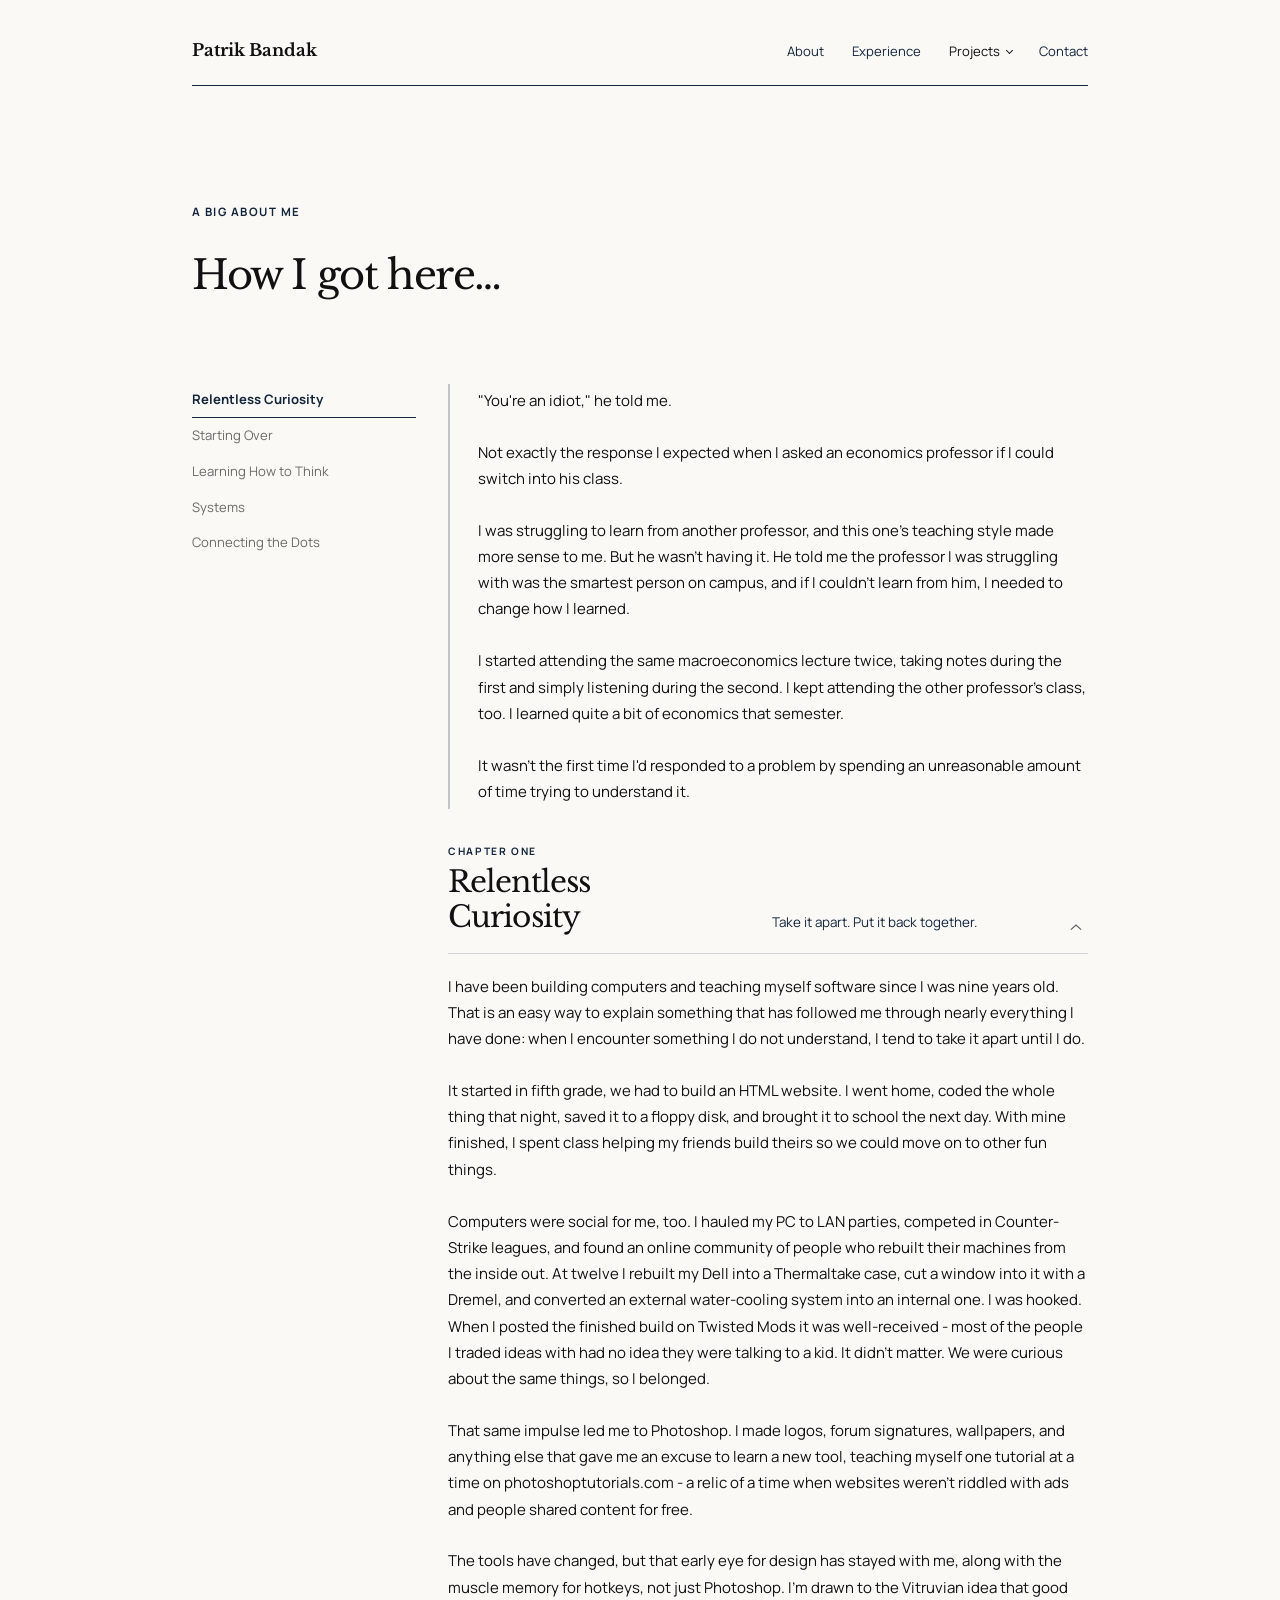
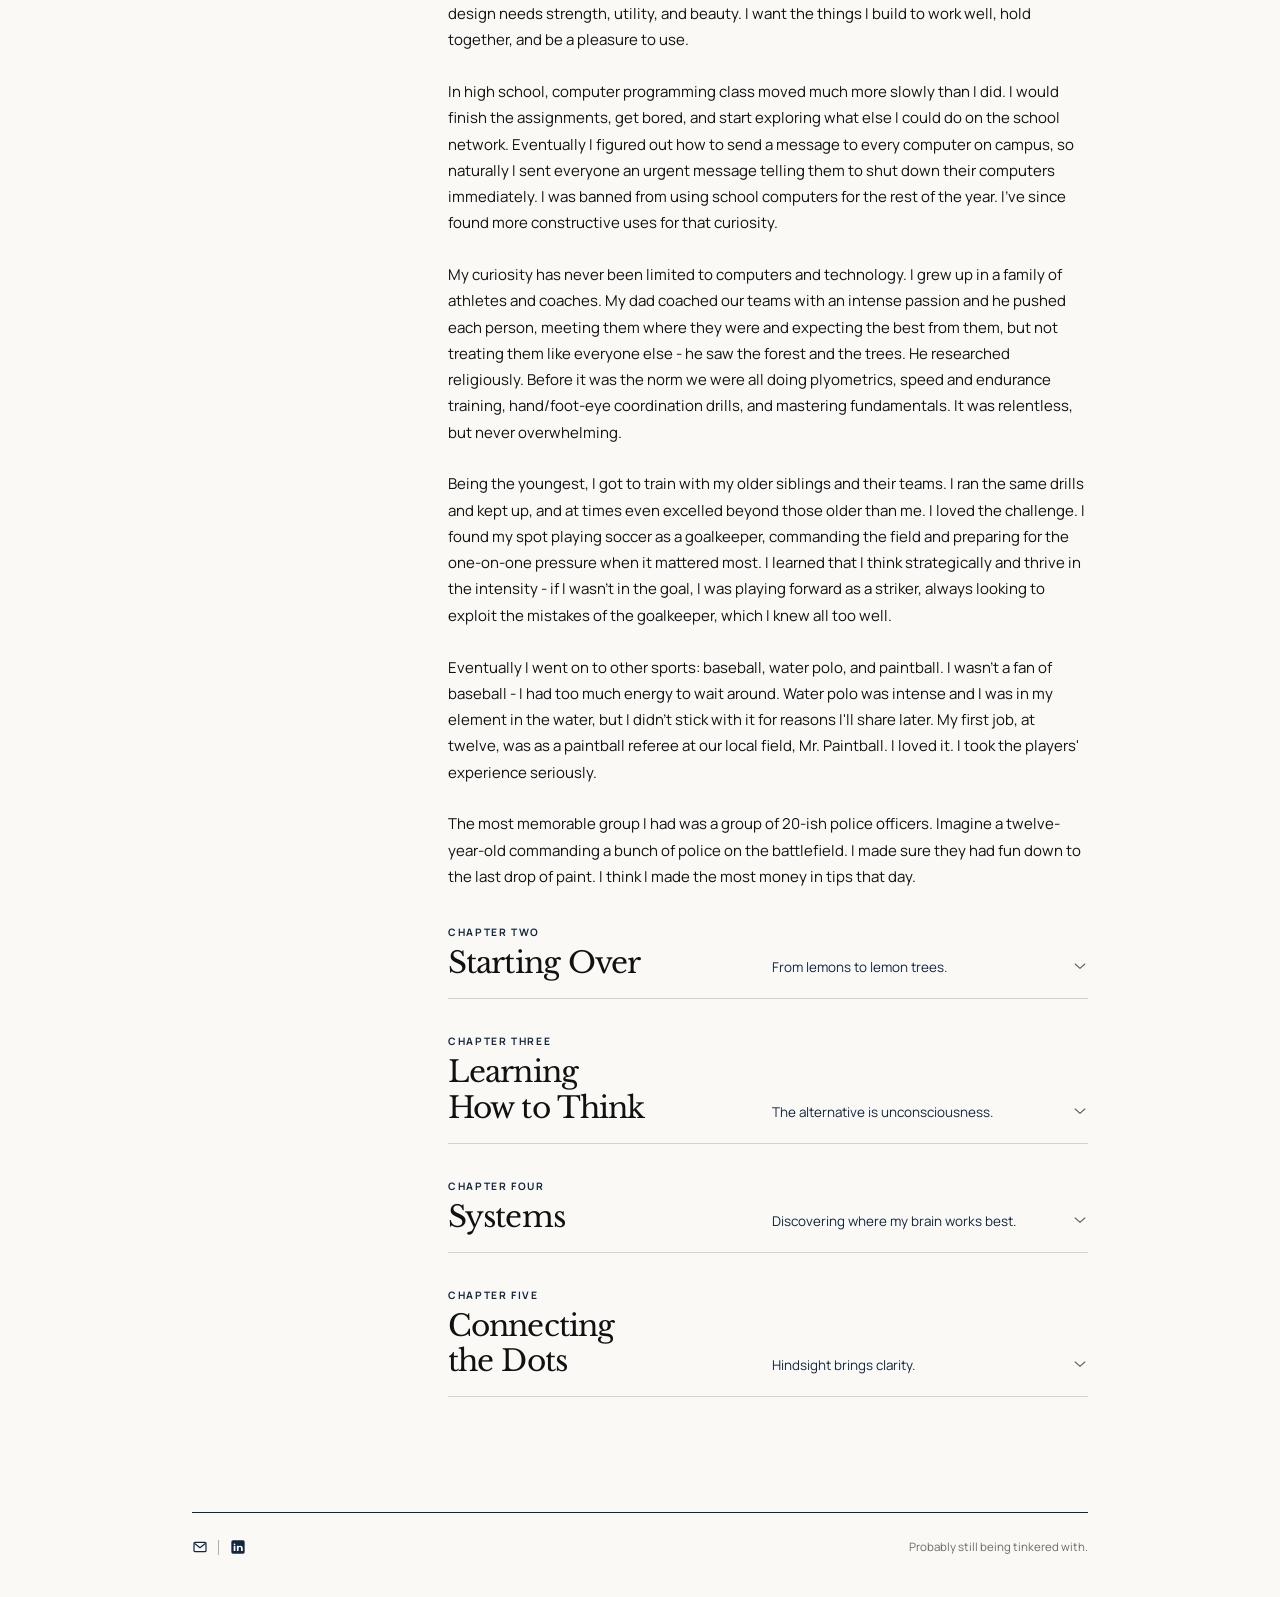
==== commit 29d4d1ea: "Refine About essay tone and introduction styling" ====
--- a/about/index.html
+++ b/about/index.html
@@ -52,8 +52,8 @@
         <article class="about-essay" data-about-accordion>
 
           <!-- PROLOGUE -->
-          <section class="about-chapter-copy" aria-labelledby="prologue-title">
-            <h2 id="prologue-title" class="visually-hidden">Prologue</h2>
+          <section class="about-prologue about-chapter-copy" aria-labelledby="prologue-title">
+            <h2 id="prologue-title" class="visually-hidden">Introduction</h2>
 
             <p>
               "You're an idiot," he told me.
@@ -70,17 +70,9 @@
             </p>
 
             <p>
-              So I did.
-            </p>
-
-            <p>
               I started attending the same macroeconomics lecture twice, taking notes during the first and simply
-              listening during the second. I kept attending the other professor's class, too.
-            </p>
-
-            <p>
-              I learned quite a bit of economics that semester. But the lesson that stayed with me had little to do
-              with economics.
+              listening during the second. I kept attending the other professor's class, too. I learned quite a bit
+              of economics that semester.
             </p>
 
             <p>
@@ -151,9 +143,9 @@
 
                   <p>
                     The tools have changed, but that early eye for design has stayed with me, along with the muscle
-                    memory for hotkeys, not just Photoshop. Today, when I build anything, it isn't enough for it to just
-                    function; it must also be structurally sound, beautiful and intuitive, elegant and utilitarian. A
-                    design missing any element of strength, utility, or beauty is incomplete.
+                    memory for hotkeys, not just Photoshop. I'm drawn to the Vitruvian idea that good design needs
+                    strength, utility, and beauty. I want the things I build to work well, hold together, and be a
+                    pleasure to use.
                   </p>
 
                   <p>
@@ -162,7 +154,7 @@
                     get bored, and start exploring what else I could do on the school network. Eventually I figured out
                     how to send a message to every computer on campus, so naturally I sent everyone an urgent message
                     telling them to shut down their computers immediately. I was banned from using school computers for
-                    the rest of the year. I learned my lesson. These days I’m much more white hat than deviant.
+                    the rest of the year. I've since found more constructive uses for that curiosity.
                   </p>
 
                   <p>
@@ -194,9 +186,7 @@
                   <p>
                     The most memorable group I had was a group of 20-ish police officers. Imagine a twelve-year-old
                     commanding a bunch of police on the battlefield. I made sure they had fun down to the last drop of
-                    paint - I think I made the most money in tips that day. That's when I learned that when you're an
-                    expert in your field, nothing else matters - you simply have to show up and believe in yourself and
-                    your lead will be followed.
+                    paint. I think I made the most money in tips that day.
                   </p>
 
                 </div>
@@ -420,27 +410,21 @@
 
                   <p>
                     In 2013, I transferred to Saint Mary's College of California, where I met professors
-                    who changed the way I thought about learning itself. Over the course of college,
-                    two professors, independently of one another, called me a "philosopher king,"
-                    which sounds considerably more grandiose than it was. One of them was my marketing
-                    professor, Kolhede. I think the nickname had less to do with having the answers
-                    and more to do with how I approached a conversation.
-                  </p>
-
-                  <p>
-                    I naturally found myself leading group discussions, rarely by choice or assignment.
-                    When there was a leadership void, I tended to fill it. I enjoyed working through
-                    difficult questions, challenging ideas, keeping pace, and helping a group find its
-                    way toward an answer. But I never thought my perspective was the only one worth
-                    hearing. I checked in often with the group and encouraged dialogue. I genuinely
-                    enjoyed being challenged. I became particularly attentive to the quieter students,
-                    the ones whose expressions suggested they had something to contribute but were
-                    hesitant to speak. I'd find a way to bring them into the conversation, and often
-                    they were the ones who offered an insight the rest of us had needed to hear.
-                  </p>
-
-                  <p>
-                    Kolhede recognized something in me and encouraged me to become a tutor. For my
+                    who changed the way I thought about learning itself. Two professors called me a
+                    "philosopher king," which I enjoyed considerably more than being called an idiot.
+                  </p>
+
+                  <p>
+                    In group discussions, I often ended up getting things moving, asking questions,
+                    keeping us on track, and bringing quieter students into the conversation. I enjoyed
+                    working through difficult questions and being challenged. I became particularly
+                    attentive to students whose expressions suggested they had something to contribute
+                    but were hesitant to speak. Often they were the ones who offered an insight the
+                    rest of us had needed to hear.
+                  </p>
+
+                  <p>
+                    My marketing professor, Kolhede, encouraged me to become a tutor. For my
                     two years at Saint Mary's, I was the only tutor dedicated to business administration
                     and finance, sometimes helping students through courses I was still taking myself.
                   </p>
@@ -453,8 +437,7 @@
                   </p>
 
                   <p>
-                    Of course, being a tutor didn't mean I found every class easy, as the economics
-                    professor who called me an idiot had made clear. I was learning to adjust to the
+                    Of course, being a tutor didn't mean I found every class easy. I was learning to adjust to the
                     person in front of me, whether I was the one explaining or the one trying to understand.
                   </p>
 
@@ -665,11 +648,11 @@
                   </p>
 
                   <p>
-                    Not too long after I finished the program and was getting my client base started, I recognized where
-                    the economy was heading. I saw rising costs coming, and I knew households and small businesses would
-                    feel the pressure - all those economics courses were paying off. Services like massage therapy
-                    become harder to justify in times like these. I loved the work, but building a new practice in that
-                    environment wasn't a risk I wanted to take.
+                    Not too long after I finished the program and was getting my client base started, the election
+                    changed my outlook. I expected a more favorable environment for banks and a tougher one for small
+                    businesses. I was concerned about rising costs and how much room households would have for
+                    services like massage therapy. I liked the work, but I didn't like the odds of building a new
+                    practice in that environment.
                   </p>
 
                   <p>
@@ -730,10 +713,9 @@
                   </p>
 
                   <p>
-                    Much of this came from impatience. Waiting weeks for a relatively simple Salesforce process to work
-                    its way through an Azure DevOps queue drove me crazy. Rather than holding out for the ideal
-                    solution, I started asking what was possible, safely, with the tools and access I already had. In
-                    one case, I designed the operational flow myself, using Power Automate to move work into trackers I
+                    I got impatient waiting for a Salesforce workflow change to move through the development queue.
+                    I started looking for what I could build with the tools and access I already had. I designed
+                    the operational flow myself, using Power Automate to move work into trackers I
                     built in SharePoint Lists, with Power BI dashboards updating automatically on top of them. I built
                     the first version over a weekend, having essentially no experience with any of those tools
                     beforehand. After enough projects like that, the question stopped being whether I already knew a
@@ -999,15 +981,11 @@
                   </p>
 
                   <p>
-                    There's another lesson that took longer to learn, and Aristotle
-                    gave me the words for it. In the <em>Nicomachean Ethics</em>, he
-                    describes virtue as a balance between extremes. Courage, for
-                    example, sits between cowardice and recklessness. His idea of
-                    <em>eudaimonia</em> is often translated as happiness, but it
-                    means something closer to flourishing, living well through the
-                    way we think, act, and develop ourselves. I've come to appreciate
-                    that distinction. Working myself into exhaustion during PPP
-                    taught me what happens when dedication loses its balance.
+                    Aristotle's idea of <em>eudaimonia</em> became less abstract
+                    after I worked myself into exhaustion during PPP. His account
+                    of virtue as a balance between extremes gave me a way to
+                    understand what had happened: my dedication had lost its balance.
+                    Living well meant paying attention to what the work was costing me, too.
                     The best teams I've worked with have shown me that high
                     expectations and genuine support don't have to compete.
                     They make each other stronger.
--- a/styles.css
+++ b/styles.css
@@ -419,6 +419,13 @@
 
   font-size: var(--prose-font-size);
   line-height: var(--prose-line-height);
+}
+
+
+.about-prologue {
+  border-inline-start: 2px solid rgba(20, 38, 61, 0.25);
+  padding-block: 0.25rem;
+  padding-inline-start: clamp(1rem, 3vw, 1.75rem);
 }
 
 
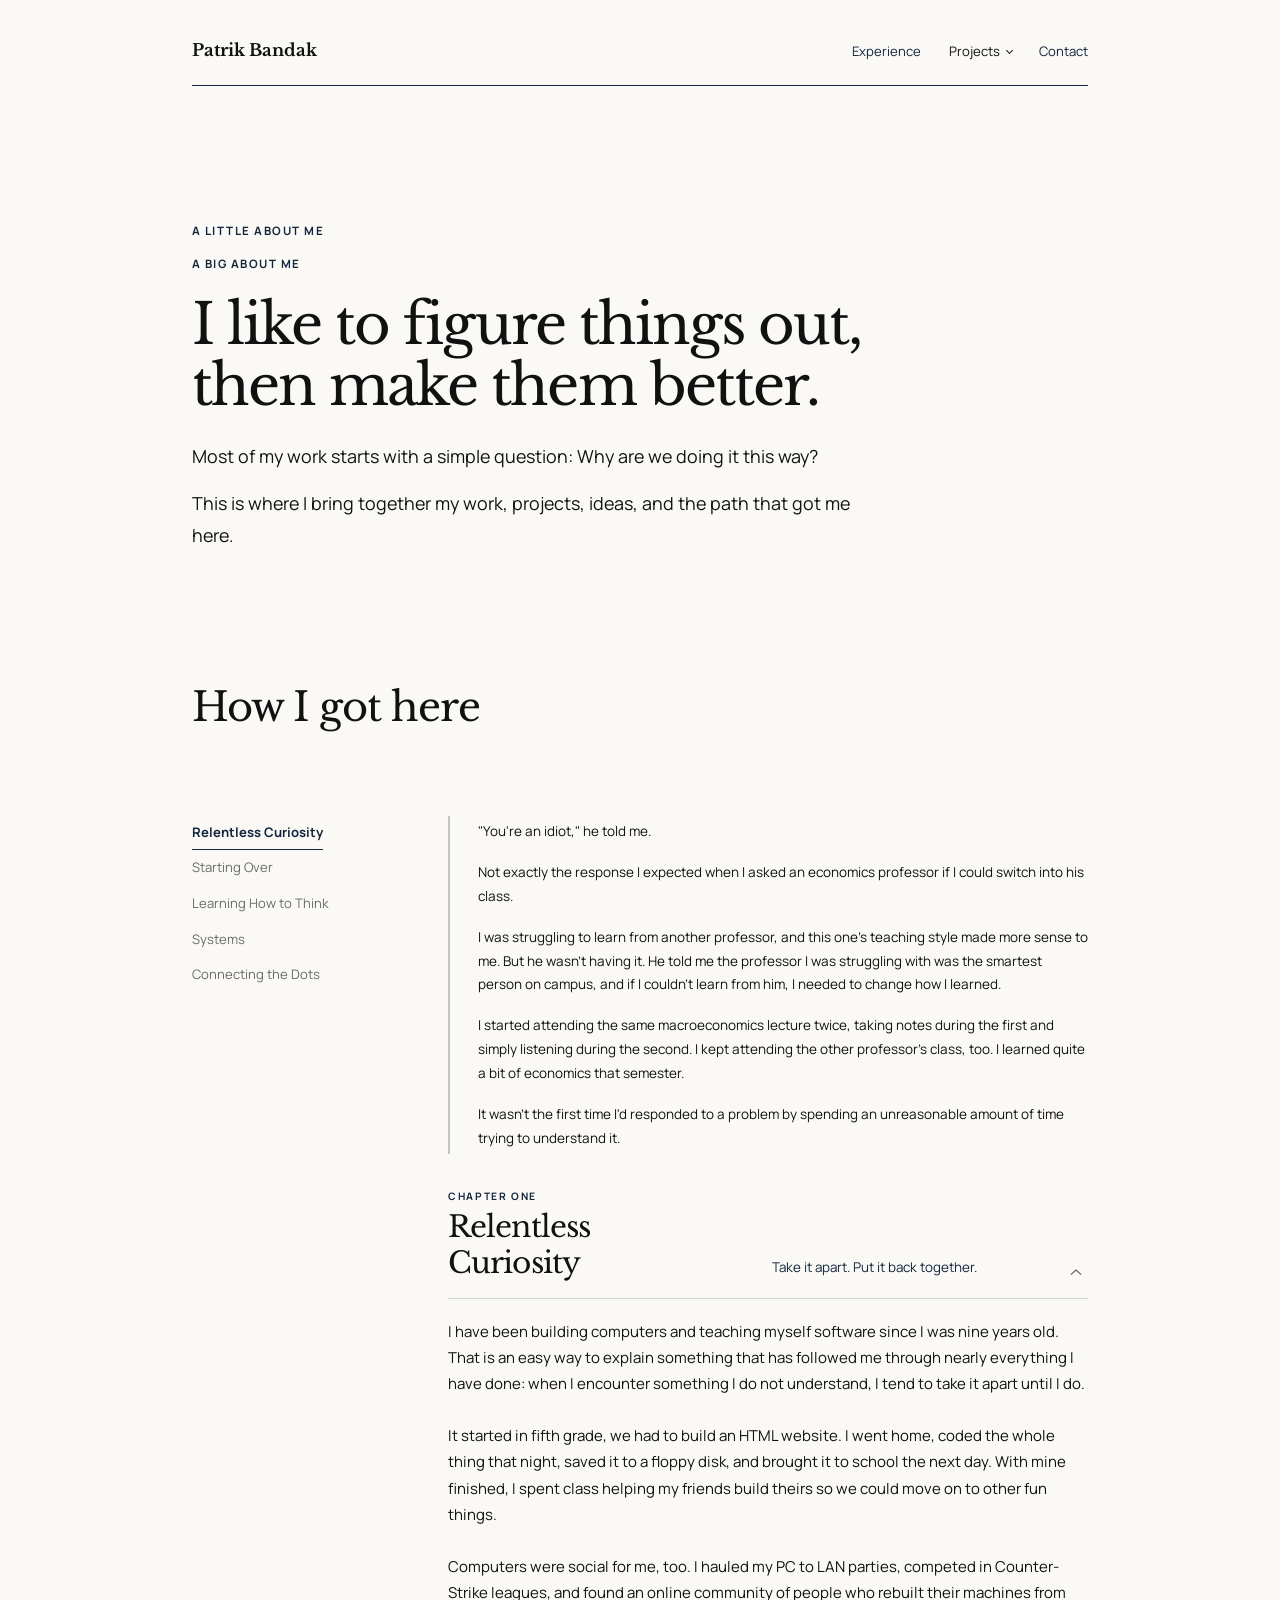
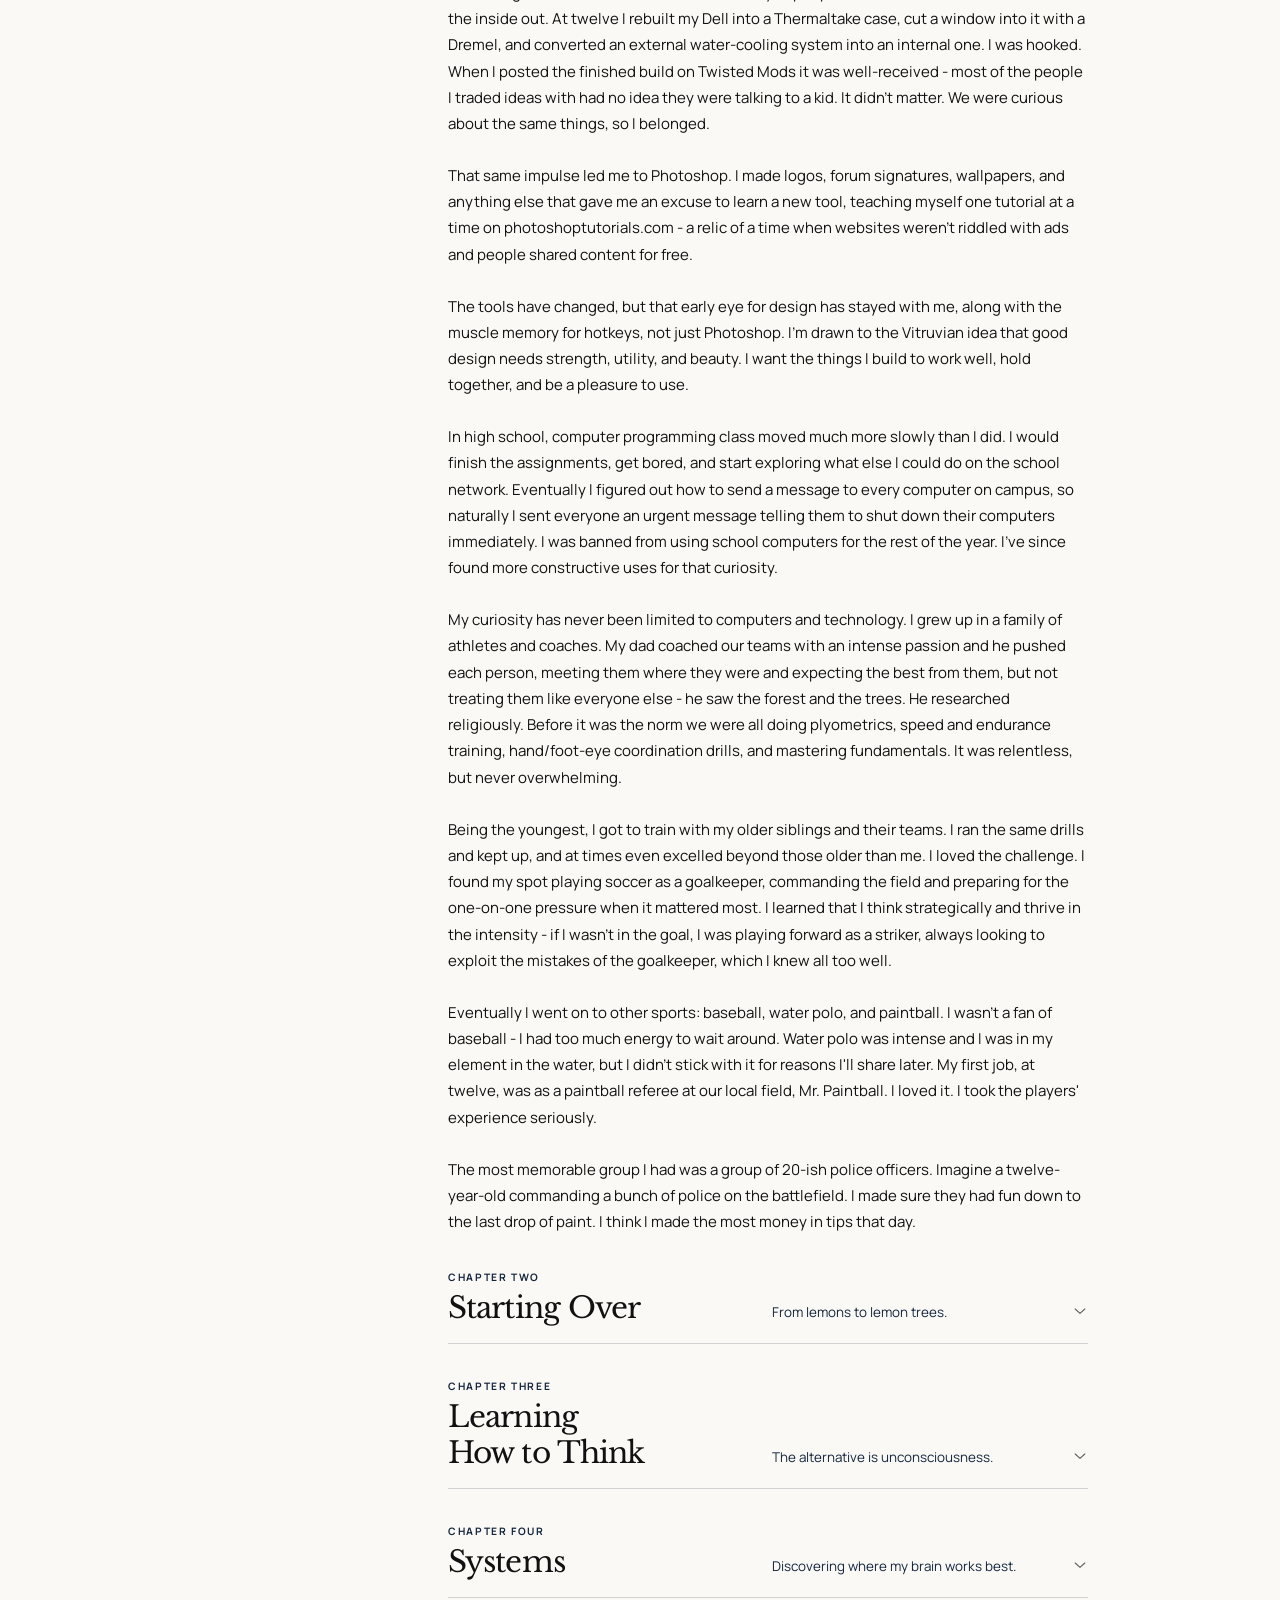
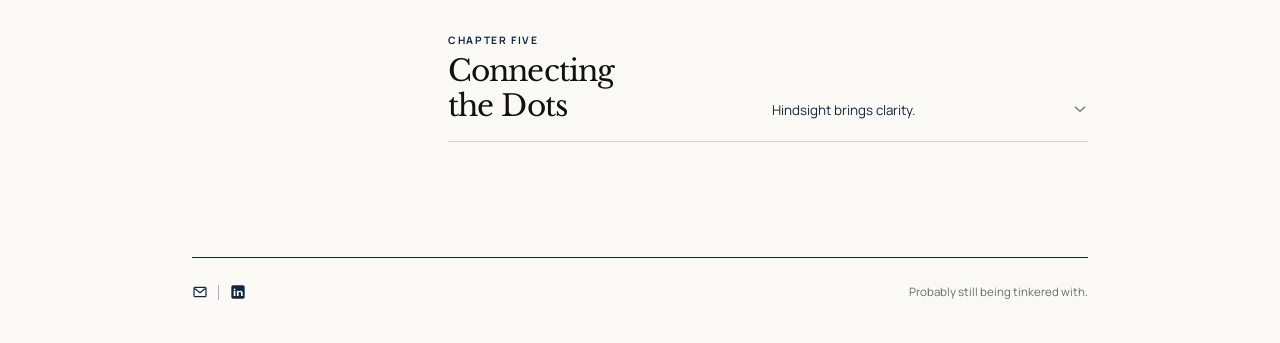
==== commit 12dd01fa: "Reveal About content on home with sequential collapse" ====
--- a/about/index.html
+++ b/about/index.html
@@ -1,1039 +1,14 @@
 <!doctype html>
-
 <html lang="en">
-
 <head>
   <meta charset="utf-8">
   <meta name="viewport" content="width=device-width, initial-scale=1">
-  <meta name="description" content="About Patrik Bandak.">
-  <meta name="theme-color" content="#faf9f6">
-
-  <link rel="icon" type="image/png" href="/assets/favicon/favicon.png">
-
+  <meta http-equiv="refresh" content="0; url=/#big-about">
+  <link rel="canonical" href="https://patrikbandak.com/">
   <title>About | Patrik Bandak</title>
-
-  <link rel="preconnect" href="https://fonts.googleapis.com">
-  <link rel="preconnect" href="https://fonts.gstatic.com" crossorigin>
-
-  <link
-    href="https://fonts.googleapis.com/css2?family=Libre+Baskerville:ital,wght@0,400;0,700;1,400&family=Manrope:wght@400;500;600;700&display=swap"
-    rel="stylesheet">
-
-  <link rel="stylesheet" href="/styles.css">
+  <script>window.location.replace("/" + window.location.search + (window.location.hash || "#big-about"));</script>
 </head>
-
 <body>
-
-  <a class="skip-link" href="#main-content">Skip to content</a>
-
-  <div class="page-shell">
-
-    <!-- Site Header -->
-    <div id="site-header"></div>
-
-    <!-- Main Content -->
-    <main id="main-content" class="page-content">
-
-      <header class="page-heading about-heading">
-        <p class="eyebrow">A big about me</p>
-        <h1>How I got here…</h1>
-      </header>
-
-      <div class="page-body about-page-body">
-
-        <nav class="about-chapter-nav" aria-label="About chapters">
-          <a href="#chapter-01" data-about-chapter-link aria-current="location">Relentless Curiosity</a>
-          <a href="#chapter-02" data-about-chapter-link>Starting Over</a>
-          <a href="#chapter-03" data-about-chapter-link>Learning How to Think</a>
-          <a href="#chapter-04" data-about-chapter-link>Systems</a>
-          <a href="#chapter-05" data-about-chapter-link>Connecting the Dots</a>
-        </nav>
-
-        <article class="about-essay" data-about-accordion>
-
-          <!-- PROLOGUE -->
-          <section class="about-prologue about-chapter-copy" aria-labelledby="prologue-title">
-            <h2 id="prologue-title" class="visually-hidden">Introduction</h2>
-
-            <p>
-              "You're an idiot," he told me.
-            </p>
-
-            <p>
-              Not exactly the response I expected when I asked an economics professor if I could switch into his class.
-            </p>
-
-            <p>
-              I was struggling to learn from another professor, and this one's teaching style made more sense to me.
-              But he wasn't having it. He told me the professor I was struggling with was the smartest person on
-              campus, and if I couldn't learn from him, I needed to change how I learned.
-            </p>
-
-            <p>
-              I started attending the same macroeconomics lecture twice, taking notes during the first and simply
-              listening during the second. I kept attending the other professor's class, too. I learned quite a bit
-              of economics that semester.
-            </p>
-
-            <p>
-              It wasn't the first time I'd responded to a problem by spending an unreasonable amount of time
-              trying to understand it.
-            </p>
-          </section>
-
-          <!-- CHAPTER 01 -->
-          <section id="chapter-01" class="about-chapter is-open" data-about-chapter aria-labelledby="chapter-01-title">
-
-            <h2 id="chapter-01-title" class="visually-hidden">
-              Relentless Curiosity
-            </h2>
-
-            <button class="about-chapter-trigger" type="button" aria-expanded="true" aria-controls="chapter-01-panel"
-              aria-label="Chapter One, Relentless Curiosity">
-              <span class="about-chapter-meta" aria-hidden="true">
-                <span class="about-chapter-label">Chapter One</span>
-                <span class="about-chapter-title">
-                  Relentless<br>Curiosity
-                </span>
-              </span>
-
-              <span class="about-chapter-teaser" aria-hidden="true">
-                Take it apart. Put it back together.
-              </span>
-
-              <span class="about-chapter-chevron" aria-hidden="true">
-                <svg viewBox="0 0 20 20">
-                  <path d="M4 7.5 10 13l6-5.5" />
-                </svg>
-              </span>
-            </button>
-
-            <div id="chapter-01-panel" class="about-chapter-panel" role="region" aria-labelledby="chapter-01-title">
-              <div class="about-chapter-panel-inner">
-
-                <div class="about-chapter-copy">
-
-                  <p>
-                    I have been building computers and teaching myself software since I was nine years old. That is an
-                    easy way to explain something that has followed me through nearly everything I have done: when I
-                    encounter something I do not understand, I tend to take it apart until I do.
-                  </p>
-
-                  <p>
-                    It started in fifth grade, we had to build an HTML website. I went
-                    home, coded the whole thing that night, saved it to a floppy disk, and brought it to school the next
-                    day. With mine finished, I spent class helping my friends build theirs so we could move on to other fun things.
-                  </p>
-
-                  <p>
-                    Computers were social for me, too. I hauled my PC to LAN parties, competed in Counter-Strike
-                    leagues, and found an online community of people who rebuilt their machines from the inside out. At
-                    twelve I rebuilt my Dell into a Thermaltake case, cut a window into it with a Dremel, and converted
-                    an external water-cooling system into an internal one. I was hooked. When I posted the finished build on Twisted
-                    Mods it was well-received - most of the people I traded ideas with had no idea they were talking to a kid. It didn't
-                    matter. We were curious about the same things, so I belonged.
-                  </p>
-
-                  <p>
-                    That same impulse led me to Photoshop. I made logos, forum signatures, wallpapers, and anything
-                    else that gave me an excuse to learn a new tool, teaching myself one tutorial at a time on
-                    photoshoptutorials.com - a relic of a time when websites weren't riddled with ads and people shared
-                    content for free.
-                  </p>
-
-                  <p>
-                    The tools have changed, but that early eye for design has stayed with me, along with the muscle
-                    memory for hotkeys, not just Photoshop. I'm drawn to the Vitruvian idea that good design needs
-                    strength, utility, and beauty. I want the things I build to work well, hold together, and be a
-                    pleasure to use.
-                  </p>
-
-                  <p>
-                    In high school, computer programming class moved much more slowly than I did. I would finish the
-                    assignments,
-                    get bored, and start exploring what else I could do on the school network. Eventually I figured out
-                    how to send a message to every computer on campus, so naturally I sent everyone an urgent message
-                    telling them to shut down their computers immediately. I was banned from using school computers for
-                    the rest of the year. I've since found more constructive uses for that curiosity.
-                  </p>
-
-                  <p>
-                    My curiosity has never been limited to computers and technology. I grew up in a family of athletes
-                    and coaches. My dad coached our teams with an intense passion and he pushed each person, meeting
-                    them where they were and expecting the best from them, but not treating them like everyone else - he
-                    saw the forest and the trees. He researched religiously. Before it was the norm we were all doing
-                    plyometrics, speed and endurance training, hand/foot-eye coordination drills, and mastering
-                    fundamentals. It was relentless, but never overwhelming.
-                  </p>
-
-                  <p>
-                    Being the youngest, I got to train with my older siblings and their teams. I ran the same drills
-                    and kept up, and at times even excelled beyond those older than me. I loved the challenge. I found
-                    my spot playing soccer as a goalkeeper, commanding the field and preparing for the one-on-one
-                    pressure when it mattered most. I learned that I think strategically and thrive in the intensity -
-                    if I wasn't in the goal, I was playing forward as a striker, always looking to exploit the mistakes
-                    of the goalkeeper, which I knew all too well.
-                  </p>
-
-                  <p>
-                    Eventually I went on to other sports: baseball, water polo, and paintball. I wasn't a fan of
-                    baseball - I had too much energy to wait around. Water polo was intense and I was in my element in
-                    the water, but I didn't stick with it for reasons I'll share later. My first job, at twelve, was as
-                    a paintball referee at our local field, Mr. Paintball. I loved it. I took the players' experience
-                    seriously.
-                  </p>
-
-                  <p>
-                    The most memorable group I had was a group of 20-ish police officers. Imagine a twelve-year-old
-                    commanding a bunch of police on the battlefield. I made sure they had fun down to the last drop of
-                    paint. I think I made the most money in tips that day.
-                  </p>
-
-                </div>
-
-              </div>
-            </div>
-
-          </section>
-
-
-          <!-- CHAPTER 02 -->
-          <section id="chapter-02" class="about-chapter" data-about-chapter aria-labelledby="chapter-02-title">
-
-            <h2 id="chapter-02-title" class="visually-hidden">
-              Starting Over
-            </h2>
-
-            <button class="about-chapter-trigger" type="button" aria-expanded="false" aria-controls="chapter-02-panel"
-              aria-label="Chapter Two, Starting Over">
-              <span class="about-chapter-meta" aria-hidden="true">
-                <span class="about-chapter-label">Chapter Two</span>
-                <span class="about-chapter-title">
-                  Starting Over
-                </span>
-              </span>
-
-              <span class="about-chapter-teaser" aria-hidden="true">
-                From lemons to lemon trees.
-              </span>
-
-              <span class="about-chapter-chevron" aria-hidden="true">
-                <svg viewBox="0 0 20 20">
-                  <path d="M4 7.5 10 13l6-5.5" />
-                </svg>
-              </span>
-            </button>
-
-            <div id="chapter-02-panel" class="about-chapter-panel" role="region" aria-labelledby="chapter-02-title"
-              hidden>
-              <div class="about-chapter-panel-inner">
-
-                <div class="about-chapter-copy">
-
-                  <p>
-                    Freshman year of high school I started playing water polo, where I met Kevin, a junior. He took me
-                    under his wing and was helping me out of my shell. He quickly became a best friend, would pick me up
-                    for school and introduce me to new people. Late in the season he passed away in a car accident. I
-                    was
-                    beyond shattered. I ended my freshman year with a 1.67 GPA.
-                  </p>
-
-                  <p>
-                    The next year I moved schools to a
-                    charter school and stuck to myself. I earned a 4.0 GPA. I never completed a traditional junior year
-                    because my family’s life was increasingly divided between the United States, Germany, and Sweden,
-                    and I moved to Munich.
-                  </p>
-
-                  <p>
-                    My first stretch in Germany lasted about six months. I studied German at the Goethe-Institut and
-                    attended
-                    a German high school before returning to California. Back home I was faced with the challenge of
-                    getting my
-                    high school diploma. I either had to take two years of high school or pass the GED. I opted for the
-                    GED, easy choice.
-                  </p>
-
-                  <p>
-                    About a year later, I went back to Germany for what was supposed to just be a four-week visit. I was
-                    offered a temporary position at a Montessori school for a couple of weeks - it went really well, and
-                    they asked me to stay for the rest of the school year. I thought, “Why not?” I spent six months in
-                    Munich working with the students and helping teach English, then returned to the United States at
-                    eighteen.
-                  </p>
-
-                  <p class="translation-source">
-                    The kids probably taught me more German than I taught them English.
-                    It’s hard not to learn when you have twenty-five children talking
-                    to you and asking, <span lang="de">“Kannst du mir mit meinen Schuhen
-                      helfen?” oder “Bist du der Schiedsrichter oder der Torwart?”
-                      Natürlich war ich immer der Torwart.</span>
-                  </p>
-
-                  <details class="about-translation">
-                    <summary class="about-translation-toggle">
-                      <span class="translation-label-open">Translate</span>
-                      <span class="translation-label-close">Hide translation</span>
-
-                      <svg viewBox="0 0 20 20" aria-hidden="true">
-                        <path d="M4 7.5 10 13l6-5.5" />
-                      </svg>
-                    </summary>
-
-                    <div class="about-translation-panel" lang="en">
-                      <p>
-                        “Can you help me with my shoes?” or
-                        “Are you the referee or the goalkeeper?”
-                        Naturally, I was always the goalkeeper.
-                      </p>
-                    </div>
-                  </details>
-
-                  <p>
-                    I rebuilt and reorganized myself many times and in many places in those years. Schools changed,
-                    countries changed, languages changed, and the people around me changed. Starting over stopped
-                    feeling so dramatic because I had done it enough times to know that the uncomfortable part
-                    eventually passes. I learned to meet the situation and make the best of it, find the silver lining
-                    and hold onto it. I learned to pay attention, figure out the environment I had walked into, and find
-                    a way to learn and thrive.
-                  </p>
-
-                  <p>
-                    Every single day became a new opportunity to make my future. I figured out that I could only control
-                    myself and how I think and what I do. So I started making my own path, and trusting it.
-                  </p>
-
-                </div>
-
-              </div>
-            </div>
-
-          </section>
-
-
-          <!-- CHAPTER 03 -->
-          <section id="chapter-03" class="about-chapter" data-about-chapter aria-labelledby="chapter-03-title">
-
-            <h2 id="chapter-03-title" class="visually-hidden">
-              Learning How to Think
-            </h2>
-
-            <button class="about-chapter-trigger" type="button" aria-expanded="false" aria-controls="chapter-03-panel"
-              aria-label="Chapter Three, Learning How to Think">
-              <span class="about-chapter-meta" aria-hidden="true">
-                <span class="about-chapter-label">Chapter Three</span>
-                <span class="about-chapter-title">
-                  Learning<br>How to Think
-                </span>
-              </span>
-
-              <span class="about-chapter-teaser" aria-hidden="true">
-                The alternative is unconsciousness.
-              </span>
-
-              <span class="about-chapter-chevron" aria-hidden="true">
-                <svg viewBox="0 0 20 20">
-                  <path d="M4 7.5 10 13l6-5.5" />
-                </svg>
-              </span>
-            </button>
-
-            <div id="chapter-03-panel" class="about-chapter-panel" role="region" aria-labelledby="chapter-03-title"
-              hidden>
-              <div class="about-chapter-panel-inner">
-
-                <div class="about-chapter-copy">
-
-                  <p>
-                    Back in California, I sold shoes at Robert Wayne, worked as a valet at a casino, and eventually at a
-                    resort in Coronado. From there, I found my way into banking as a part-time teller. I showed up in a
-                    collection of TJ Maxx specials that were far too large for me, but I was eager to get started. Three
-                    months later, I moved to full-time, and nine months after that I was splitting my time between the
-                    teller line and personal banking.
-                  </p>
-
-                  <p>
-                    Working at a five-star resort had taught me what exceptional service actually looked like. It wasn't
-                    necessarily about grand gestures. Often, it was the smallest details that made someone feel
-                    genuinely taken care of. At the bank, I started noticing how much of the customer experience came
-                    down to those same small, repeatable behaviors. I brought what I'd learned into the branch, and
-                    within a relatively short period helped improve our professional-treatment score from 70% to
-                    96%.
-                  </p>
-
-                  <p>On paper, selling shoes, parking cars, and working behind a teller window had little in common. But
-                    each taught me something about people, how to anticipate their needs, and how much the little things
-                    matter. I discovered that I genuinely enjoyed being responsible for someone else's experience.
-
-                  </p>
-
-
-                  <p>
-                    In 2009, I started community college, which took those instincts in several directions.
-                    An English course with Professor Jendian introduced me to Aristotle, and I became
-                    fascinated by rhetorical analysis and the way he connected persuasion, character,
-                    logic, and judgment. I read my way from the <em>Rhetoric</em> and the <em>Poetics</em>
-                    into the <em>Nicomachean Ethics</em>, then on to Marcus Aurelius and Plato.
-                  </p>
-
-                  <p>
-                    What I still find fascinating is how much of modern self-help is built upon ideas
-                    these thinkers were exploring thousands of years ago. In the <em>Nicomachean Ethics</em>,
-                    Aristotle explored a deceptively simple question: why do we pursue the things we pursue?
-                    We work to earn money. Why? To afford a home, provide for our families, and build some
-                    security. But why do we want those things? Keep asking <em>why</em>, and eventually
-                    you arrive at something we pursue not as a means to something else, but for its own sake.
-                  </p>
-
-                  <p>
-                    As Aristotle put it, "Happiness, then, is something final and self-sufficient,
-                    and is the end of action."
-                  </p>
-
-                  <p>
-                    He called this ultimate good <em>eudaimonia</em>, often translated as "happiness,"
-                    though "flourishing" is closer to its meaning. It wasn't simply about feeling happy,
-                    but about living well: cultivating virtue, exercising good judgment, and making
-                    something meaningful of the life we're given. Character, discipline, self-awareness,
-                    and the pursuit of a good life were hardly new discoveries. Much of what fills
-                    today's self-help shelves is ancient philosophy with a fresh cover.
-                  </p>
-
-                  <p>
-                    I was fortunate to have time on my side to learn these kinds of things, so I followed
-                    my curiosity wherever it took me. I studied history, business law, German, marine
-                    biology, history of the Middle East, Arabic, strength and conditioning, and whatever
-                    else caught my interest. Along the way, I met some wonderful professors and developed
-                    a much broader interest in how people reason, communicate, and make decisions.
-                    I eventually earned my associate degree in German.
-                  </p>
-
-                  <p>
-                    In 2013, I transferred to Saint Mary's College of California, where I met professors
-                    who changed the way I thought about learning itself. Two professors called me a
-                    "philosopher king," which I enjoyed considerably more than being called an idiot.
-                  </p>
-
-                  <p>
-                    In group discussions, I often ended up getting things moving, asking questions,
-                    keeping us on track, and bringing quieter students into the conversation. I enjoyed
-                    working through difficult questions and being challenged. I became particularly
-                    attentive to students whose expressions suggested they had something to contribute
-                    but were hesitant to speak. Often they were the ones who offered an insight the
-                    rest of us had needed to hear.
-                  </p>
-
-                  <p>
-                    My marketing professor, Kolhede, encouraged me to become a tutor. For my
-                    two years at Saint Mary's, I was the only tutor dedicated to business administration
-                    and finance, sometimes helping students through courses I was still taking myself.
-                  </p>
-
-                  <p>
-                    Teaching changed the way I understood learning. It wasn't enough to know an answer
-                    myself. I had to understand an idea well enough to recognize where someone else was
-                    getting lost, approach it from their perspective, and explain it in a way that made
-                    sense to them. If I could help someone else use an idea, I knew I understood it.
-                  </p>
-
-                  <p>
-                    Of course, being a tutor didn't mean I found every class easy. I was learning to adjust to the
-                    person in front of me, whether I was the one explaining or the one trying to understand.
-                  </p>
-
-                  <p>
-                    Some of the most important parts of college happened well outside the classroom.
-                    I worked as the graphic designer for the Intercultural Center, creating materials
-                    for student programs across campus. The design work was my jam, but the real reward
-                    was becoming part of a community that brought together students from different
-                    cultures, backgrounds, and experiences. I made friendships and discovered perspectives
-                    I might never otherwise have encountered.
-                  </p>
-
-                  <p>
-                    During the Middle Eastern Club's first year, I served as controller and helped
-                    organize Arabian Nights, our contribution to the school's Cultural Night events.
-                    Each cultural club hosted its own evening, and these were substantial productions,
-                    often drawing more than a hundred people. I helped with the planning, designed
-                    the promotional materials, worked on audio and lighting, and somehow ended up
-                    dancing in the performance too. Arabian Nights won Student Program of the Year.
-                  </p>
-
-                  <p>
-                    I loved being involved in all of it. There was a little bit of finance, design,
-                    event production, and plenty of improvisation. I never gave much thought to whether
-                    those responsibilities belonged together. There was something we wanted to create,
-                    and I enjoyed doing whatever I could to help make it happen.
-                  </p>
-
-                  <p>
-                    Near the end of college, an internship took me to Abu Dhabi, where the work was
-                    much closer to private equity and business development than traditional banking.
-                    I helped with the launches of Jalboot, a private ferry and water-taxi service,
-                    and a commercial laundry facility. I also conducted due diligence on a medical
-                    practice we were considering acquiring, though we ultimately decided against
-                    the investment.
-                  </p>
-
-                  <p>
-                    Moving between cultures had long been part of my life, but Abu Dhabi offered an
-                    entirely different perspective. During my internship, I also took a finite
-                    mathematics course at the American University of Sharjah. I remember how effortlessly
-                    the professor made the material understandable. The subject wasn't necessarily easy;
-                    he was simply an exceptional teacher. He had a way of explaining concepts that made
-                    everything click, and I genuinely looked forward to his classes.
-                  </p>
-
-                  <p>
-                    Between the people I worked with, the classroom in Sharjah, and everyday life
-                    in the Emirates, I was constantly encountering different ways of thinking, learning,
-                    and approaching problems. I loved it. I've always found that the more varied the
-                    people and perspectives around me, the more interesting life becomes.
-                  </p>
-
-
-                </div>
-
-              </div>
-            </div>
-
-          </section>
-
-
-          <!-- CHAPTER 04 -->
-          <section id="chapter-04" class="about-chapter" data-about-chapter aria-labelledby="chapter-04-title">
-
-            <h2 id="chapter-04-title" class="visually-hidden">
-              Systems
-            </h2>
-
-            <button class="about-chapter-trigger" type="button" aria-expanded="false" aria-controls="chapter-04-panel"
-              aria-label="Chapter Four, Systems">
-              <span class="about-chapter-meta" aria-hidden="true">
-                <span class="about-chapter-label">Chapter Four</span>
-                <span class="about-chapter-title">
-                  Systems
-                </span>
-              </span>
-
-              <span class="about-chapter-teaser" aria-hidden="true">
-                Discovering where my brain works best.
-              </span>
-
-              <span class="about-chapter-chevron" aria-hidden="true">
-                <svg viewBox="0 0 20 20">
-                  <path d="M4 7.5 10 13l6-5.5" />
-                </svg>
-              </span>
-            </button>
-
-            <div id="chapter-04-panel" class="about-chapter-panel" role="region" aria-labelledby="chapter-04-title"
-              hidden>
-              <div class="about-chapter-panel-inner">
-
-                <div class="about-chapter-copy">
-
-
-                  <p>
-                    I resigned from JPMorgan Chase as a Business Relationship Manager in 2021 after being burnt out from
-                    working relentlessly on the Paycheck Protection Program. If you were in banking during the pandemic,
-                    you are all too familiar with this program and probably shudder when you hear it spoken of. I felt a
-                    devotion to my community to work hard through it, but it took a toll on me mentally and physically.
-                    I graciously stepped down to the unknown, no plan, just rest. 8 months later I worked for a Private
-                    Equity firm, Vector Solutions, who acquired businesses and turned them into products under their
-                    umbrella - I was laid off in under a year. My life was shifting in many ways. I was reeling from the
-                    end of an eight-year relationship, I was laid off and feeling deflated, and it seemed I had nowhere
-                    to turn. I decided to do drastic things.
-                  </p>
-
-                  <p>
-                    I spent the next two years focusing on my well-being. Relentless accountability, relentless honesty,
-                    and relentless work on myself. It wasn't linear, that's for sure. It was one of the toughest times
-                    of my life - lost, tired, defeated - but relentless. Then things started to click, but not in any
-                    glamorous way. I took a job at a coffee roaster as a warehouse associate. I packaged coffee beans
-                    alongside three other guys. The four of us were at the heart of five locations and a huge amount of
-                    online sales. I thrived. I sped things up. I was a machine. I saw and improved the inefficiencies
-                    down to the second. I recognized quickly that this is what my brain was meant to do - not packaging
-                    coffee, but improving systems.
-                  </p>
-
-                  <p>
-                    I ended up moving too far away from the roaster, so I left. I decided to work the third shift at a
-                    grocery store distribution center that was down the street from where I was living. 10-14 hours,
-                    usually from 8 PM to 8 AM. I lifted about 10,000 pounds a day. You didn't stop until the shipments
-                    were complete. It was brutal. The efficiency was a marvel. I zipped around the warehouse on an
-                    electric pallet jack. It was pretty fun. The headset would tell me exactly where to go, always
-                    starting at the pallet stack. It would tell me which aisle to start at and when there I'd say
-                    "ready". It would reply "58, stack 10" and I'd grab 10 stacks of strawberries, then say "ready" to
-                    move on to the next pick. The routes were calculated to the second. If you beat the time, you got
-                    paid a bonus. If you were behind, well, you didn't want to be behind. This place was buzzing 24/7.
-                    It never stopped. I was amazed. That's where I learned how my brain was wired and where it thrived.
-                    But let's take a step back.
-                  </p>
-
-                  <h3>The Journey</h3>
-
-                  <p>
-                    After college I joined Bank of America as a personal banker at 50 California Street in San
-                    Francisco’s Financial District, and I loved that environment. I finished at more than 200% of target
-                    in some categories, and within nine months I was promoted to Small Business Banker, skipping the
-                    consultant role in between. My territory covered five branches in the district, with a home base at
-                    Market and New Montgomery, the West Coast flagship.
-                  </p>
-
-                  <p>
-                    The role also changed how I thought about performance. I coached three Small Business Consultants
-                    and roughly fifteen personal bankers. I wrote calling scripts, ran role-play sessions, helped people
-                    prepare for conversations, and made myself available when someone needed help getting a client
-                    across the finish line. I was still responsible for my own number, and I wanted to crush it, but I
-                    began to understand that the more interesting problem was not how to perform well myself. It was how
-                    to create the conditions for other people to perform well: clear expectations, useful practice,
-                    timely feedback, real support, and enough trust to let someone improve. I also learned where to
-                    place my time, my most valuable resource - I needed to get a return on my investment, so I expected
-                    people to show up if I showed up for them.
-                  </p>
-
-                  <p>
-                    In 2018 I moved to Chase as a Business Relationship Manager, at a time when San Francisco felt
-                    particularly electric. The Warriors had won multiple championships and Chase Center was taking shape
-                    in Mission Bay. My portfolio was about a hundred businesses with $3 million to $20 million in
-                    revenue. I was their primary advisor on deposits, lending, and treasury, which meant plenty of
-                    conversations with owners about cash flow and working capital. Just as often I was working with
-                    treasury specialists, credit, and operations to structure solutions that fit each business, then
-                    making sure onboarding and implementation went smoothly.
-                  </p>
-
-                  <p>
-                    In December 2019 I transferred with Chase to San Diego and took a long-planned three-week trip
-                    through the Philippines. I got back just before the pandemic changed everything. When PPP arrived I
-                    threw myself into it. I learned the underwriting requirements, governance, and processes as fast as
-                    I could and then pushed to move requests through accurately. For stretches of time I was working
-                    sixteen-hour days, because businesses were waiting for money they needed and I felt a responsibility
-                    to move quickly without cutting corners. Eventually the pace caught up with me, and I burned out.
-                  </p>
-
-                  <p>
-                    That brings us back to where we left off. I was still working nights at the distribution center when
-                    my aunt reached out and said she needed help. She was moving back to the house my family lived in
-                    when they immigrated to the States, in Delaware. She asked if I wanted to move out there to help her
-                    out and try out the East Coast. I thought, why not? I sold most everything, shipped a couple of
-                    boxes, and packed a few suitcases. I moved out of the room I was renting in Sacramento, stayed a
-                    couple of nights with a friend in San Francisco, then flew to Philadelphia. My idea was to go back
-                    to school. I felt that I needed to study something again and feel that sense of enlightenment and
-                    invigoration. It was October. I was planning for spring. So I needed a job. I went to Home Depot. I
-                    had a blast. I was the supervisor for the front end, the cashiers and self-checkout. Basically back
-                    to running a teller line but in a more rugged setting. I loved it. It reminded me of growing up in
-                    the warehouses. I got to interact with hard-working people and learn about their projects, which
-                    helped me to fix little things here and there at my aunt's house. All the while I was planning my
-                    return to school. What would I study?
-                  </p>
-
-                  <p>
-                    My answer was science. I knew my brain thrived in systems and I desired to learn systems that
-                    weren't built on human objects such as money or machines. I wanted to learn what we could not alter,
-                    the building blocks of our world. I was always curious about anatomy, physiology, movement, and what
-                    the human body is capable of, so physical therapy seemed like a natural direction. It would have
-                    meant roughly five years of school, but I figured I could start with the general science
-                    requirements and see where they led me.
-                  </p>
-
-                  <p>
-                    Just as spring was approaching, I met my wife, an acupuncturist. When she heard about the five-year
-                    physical-therapy plan, she suggested a more immediate experiment: get a massage-therapy license. She
-                    brought up good points. I would have a license that would allow me to get hands-on experience and
-                    education in a fraction of the time - and I wouldn't have to deal with insurance. I spent the next
-                    ten months doing exactly that, and it was a perfect fit. I studied everything the program required
-                    and got a great deal of hands-on experience along the way. I threw myself into the material, but
-                    this time the system was the human body.
-                  </p>
-
-                  <p>
-                    Not too long after I finished the program and was getting my client base started, the election
-                    changed my outlook. I expected a more favorable environment for banks and a tougher one for small
-                    businesses. I was concerned about rising costs and how much room households would have for
-                    services like massage therapy. I liked the work, but I didn't like the odds of building a new
-                    practice in that environment.
-                  </p>
-
-                  <p>
-                    I knew I had to tap into stability, and gratefully I had the experience to jump back in. Banking had
-                    that stability, but I had no interest in returning to what I'd done before. I wanted to get behind
-                    the scenes, into the operations, systems, and technology that made everything work. The health
-                    insurance didn't hurt, either.
-                  </p>
-
-                  <p>
-                    I still put my massage therapy license to use, joining my wife as a practitioner for workshops.
-                  </p>
-
-                  <h3>Arriving</h3>
-
-                  <p>
-                    When it became clear I needed another pivot, I returned to banking strategically. At Bank of America
-                    and Chase I had always enjoyed working with the treasury specialists because they worked where
-                    clients, products, operations, and technology met. When Customers Bank opened a position in treasury
-                    operations, I went for it, and in many ways I started my career over again. I had years of banking
-                    experience, but I was stepping into a part of the business I did not yet understand deeply, and I
-                    was in a hurry to close that gap. I wanted exposure. I wanted difficult work and the responsibility
-                    that came with it. I wanted to understand how everything connected, and I wanted to become genuinely
-                    good at it.
-                  </p>
-
-                  <p>
-                    I asked questions constantly. I volunteered for work I did not entirely know how to do yet, and I
-                    found people who understood parts of the business better than I did and asked them to teach me. I
-                    also sought mentorship from senior leaders I respected. The best of those conversations were not
-                    comfortable in the flattering sense. They exposed weaknesses I had not fully seen, helped me
-                    recognize strengths I sometimes took for granted, and gave me larger problems to think about than
-                    the ones immediately in front of me. As the problems got larger, so did my curiosity about the
-                    systems that produced them.
-                  </p>
-
-                  <p>
-                    I started building operational platforms to solve problems I'd spent years working around. Processes
-                    moved between people, tools, and systems that didn't always work well together. Having worked on
-                    both the client-facing and operational sides of banking, I could see where things broke down. I
-                    began mapping workflows, finding inefficiencies, and building tools to connect the pieces.
-                    Individual automations grew into connected workflows, and eventually platforms that brought
-                    everything together. Processes that once took hours could now happen in seconds. The goal wasn't
-                    simply to automate work. It was to improve how the operation functioned.
-                  </p>
-
-                  <p>
-                    AI fundamentally changed how quickly I could learn the technology needed to make that happen. A
-                    colleague introduced me to Codex. He'll tell you he barely showed me anything, but he sparked the
-                    fire. I started experimenting, building small tools, and asking a ridiculous number of questions. AI
-                    became a tutor, helping me understand unfamiliar technologies, work through architecture, and learn
-                    how different systems communicated. I wasn't interested in blindly accepting what it produced. I
-                    wanted to understand the logic, challenge the answers, and eventually know enough to build and
-                    modify things myself. Inside a bank, getting something to work is only part of the challenge. It
-                    needs to operate within the existing environment, respect security and governance requirements, and
-                    be something other people can maintain. AI helped me learn faster, but understanding the business,
-                    designing the workflows, and making those decisions remained my responsibility.
-                  </p>
-
-                  <p>
-                    I got impatient waiting for a Salesforce workflow change to move through the development queue.
-                    I started looking for what I could build with the tools and access I already had. I designed
-                    the operational flow myself, using Power Automate to move work into trackers I
-                    built in SharePoint Lists, with Power BI dashboards updating automatically on top of them. I built
-                    the first version over a weekend, having essentially no experience with any of those tools
-                    beforehand. After enough projects like that, the question stopped being whether I already knew a
-                    particular piece of software. Give me the problem, the constraints, and the systems available, and I
-                    can learn the rest.
-                  </p>
-
-                  <p>
-                    The more I built, the more aware I became of what I still didn't understand. Working inside a bank
-                    gave me access to powerful enterprise systems, but not necessarily to the infrastructure behind
-                    them. I didn't want limited access to become limited understanding, so I started building my own
-                    projects outside of work. They became laboratories where I could experiment with APIs, databases,
-                    data models, authentication, external services, and deployment. I could make mistakes, break things,
-                    and understand why they broke without putting anything important at risk. I wasn't trying to become
-                    an expert in every technical discipline. I wanted to recognize tradeoffs and have meaningful
-                    conversations with the engineers, architects, security teams, and product leaders who specialize in
-                    those areas. When someone I respect exposes a gap in how I think, I tend to go build something that
-                    forces me to understand it.
-                  </p>
-
-
-                </div>
-
-              </div>
-            </div>
-
-          </section>
-
-
-          <!-- CHAPTER 05 -->
-          <section id="chapter-05" class="about-chapter" data-about-chapter aria-labelledby="chapter-05-title">
-
-            <h2 id="chapter-05-title" class="visually-hidden">
-              Connecting the Dots
-            </h2>
-
-            <button class="about-chapter-trigger" type="button" aria-expanded="false" aria-controls="chapter-05-panel"
-              aria-label="Chapter Five, Connecting the Dots">
-              <span class="about-chapter-meta" aria-hidden="true">
-                <span class="about-chapter-label">Chapter Five</span>
-                <span class="about-chapter-title">
-                  Connecting<br>the Dots
-                </span>
-              </span>
-
-              <span class="about-chapter-teaser" aria-hidden="true">
-                Hindsight brings clarity.
-              </span>
-
-              <span class="about-chapter-chevron" aria-hidden="true">
-                <svg viewBox="0 0 20 20">
-                  <path d="M4 7.5 10 13l6-5.5" />
-                </svg>
-              </span>
-            </button>
-
-            <div id="chapter-05-panel" class="about-chapter-panel" role="region" aria-labelledby="chapter-05-title"
-              hidden>
-              <div class="about-chapter-panel-inner">
-
-                <div class="about-chapter-copy">
-
-
-
-                  <p>
-                    Today my work reaches well beyond treasury operations, into product,
-                    technology, transformation, automation, and AI. I lead complex commercial
-                    banking implementations, take on product ownership responsibilities, and
-                    work through the business and technical requirements that come with
-                    bringing new capabilities to clients. That includes work involving
-                    <a href="https://fispan.com/customers-bank-connect/" target="_blank"
-                      rel="noopener noreferrer">FISPAN</a>,
-                    which connects business accounting systems directly to the bank, and
-                    <a href="https://cashfac.com/resource/news-blog/customers-bank-launches-self-service-escrow-solution/"
-                      target="_blank" rel="noopener noreferrer">Cashfac</a>,
-                    which supports specialized escrow and account management capabilities.
-                    Delivering these products involves much more than technology. It requires
-                    understanding how the business operates, how people and systems interact,
-                    and what needs to change for a new capability to work in practice.
-                  </p>
-
-                  <p>
-                    I've become increasingly interested in challenging how things are done,
-                    rather than simply improving the processes already in place. There's
-                    little value in automating a process that shouldn't exist in its current
-                    form. I've built common operating models across treasury products,
-                    developed applications, and created operational platforms that connect
-                    people, processes, and technology. But before building anything, I want
-                    to understand what we're actually trying to accomplish, why things work
-                    the way they do, and whether there's a better approach altogether.
-                  </p>
-
-                  <p>
-                    I've heard strategy compared to building with LEGO. It's a useful
-                    analogy, but I think it oversimplifies things. LEGO assumes you have
-                    neatly manufactured pieces designed to fit together. K'NEX gives you
-                    more flexibility, but you're still working with predefined components
-                    and connections. Real businesses are far messier. Systems weren't
-                    necessarily designed to work together, resources are limited,
-                    priorities compete, and you can't always stop the operation while
-                    you rebuild it. Sometimes the pieces you need don't exist, and you
-                    have to make them yourself. Sometimes you have to rethink the entire
-                    design. And sometimes the right decision is not to build anything
-                    at all. To me, strategy is understanding what you're trying to
-                    accomplish, questioning assumptions, recognizing constraints, and
-                    making informed choices about how to get there. Transformation is
-                    taking that thinking and making it work in practice.
-                  </p>
-
-                  <p>
-                    That same approach has led me into broader AI initiatives, including
-                    work connected to
-                    <a href="https://www.customersbank.com/investor-relations/press-releases/press-release/Customers-Bank-Announces-Strategic-Collaboration-with-OpenAI-to-Redefine-the-Commercial-Banking-Operating-Model-1778/"
-                      target="_blank" rel="noopener noreferrer">Customers Bank's strategic collaboration with
-                      OpenAI</a>.
-                    My focus is on identifying practical opportunities, understanding the
-                    business problems behind them, and developing solutions that can move
-                    beyond prototypes into reliable capabilities. Some of the most
-                    interesting work begins with a relatively simple request that turns
-                    out to involve competing priorities, disconnected systems, and
-                    requirements that aren't obvious until you start asking questions.
-                    I enjoy working through that complexity and bringing people together
-                    to make sense of it.
-                  </p>
-
-                  <p>
-                    AI has made this work considerably more powerful, but it has also
-                    made judgment more important. I'm interested in what AI can do, and
-                    just as interested in whether it should be doing it. Before building
-                    anything, I want to understand the existing process, the information
-                    it depends on, the risks, and what success would actually look like.
-                    Sometimes AI is the right answer. Sometimes a straightforward
-                    automation or a better process will do the job more reliably.
-                  </p>
-
-                  <p>
-                    When AI does belong in the solution, the model is only one part of
-                    the product. I think about where its information comes from, what
-                    should be handled by deterministic logic, where human review is
-                    necessary, and what happens when it gets something wrong. In banking,
-                    these aren't theoretical questions. Permissions, data handling,
-                    testing, auditability, and accountability all matter. Getting
-                    something to work is one thing. Making it safe and dependable enough
-                    for other people to use is another.
-                  </p>
-
-                  <p>
-                    One principle I keep coming back to is information entropy. Every
-                    time important information gets copied into another document,
-                    repository, or system, there's a chance it will drift away from
-                    the original. Eventually nobody knows which version to trust.
-                    I would rather design systems that retrieve information from
-                    authoritative sources, preserve clear ownership, and remain useful
-                    as the business changes. This is why I don't see governance as
-                    something that comes after innovation. Good governance is architecture.
-                    It allows useful ideas to move beyond demonstrations into products
-                    people can actually depend on.
-                  </p>
-
-                  <p>
-                    I've also learned that organizations tend to scrutinize the risks
-                    of changing something more closely than the risks of leaving it
-                    alone. Familiar processes can feel safe simply because everyone
-                    has grown accustomed to their shortcomings. But maintaining the
-                    status quo is still a decision, and it carries risks of its own.
-                    That doesn't mean every new idea is worth pursuing or that change
-                    should happen without careful consideration. It means evaluating
-                    both sides of the decision. What could go wrong if we change
-                    something, and what happens if we don't? I think good strategy
-                    requires the willingness to ask both questions.
-                  </p>
-
-                  <p>
-                    There's another part of my experience that I consider just as
-                    important as the technical knowledge I've developed. I've spent
-                    years working with people from all walks of life. I've presented
-                    to princes, refereed police officers, advised business owners,
-                    coached bankers, worked alongside warehouse crews, helped customers
-                    at Home Depot, and practiced massage therapy. Each experience taught
-                    me something different about people, what motivates them, what
-                    frustrates them, and how differently we can experience the same
-                    situation. I've developed a great deal of empathy along the way,
-                    and learned that understanding someone's perspective often reveals
-                    things that no process map or technical diagram ever could.
-                  </p>
-
-                  <p>
-                    That perspective shapes how I work today. Much of my role happens
-                    between disciplines, where people see different parts of the same
-                    problem and bring different priorities, concerns, and expertise
-                    to the table. My job isn't simply to connect those perspectives
-                    or come up with the cleverest technical solution. It's to listen,
-                    challenge assumptions, recognize what matters to each person, and
-                    help everyone work toward something better. A system can be
-                    technically sound and still fail if it doesn't account for the
-                    people expected to use it. Understanding the technology is
-                    important, but understanding people is what makes it useful.
-                  </p>
-
-                  <p>
-                    I'm also finding that some of the most rewarding results aren't
-                    things I build myself. A colleague introduced me to Codex and
-                    opened up an entirely new way of learning. I've since helped
-                    another colleague get started with AI and Power Automate, and
-                    he's gone on to build some seriously impressive tools of his
-                    own. I enjoy seeing people discover what they're capable of
-                    when they have the right tools, encouragement, and room to
-                    experiment. It's the same lesson I started learning years ago
-                    while coaching bankers in San Francisco. Helping other people
-                    become better at their work can have a much bigger impact than
-                    doing everything yourself.
-                  </p>
-
-                  <p>
-                    The more I think about the work I do today, the harder it becomes
-                    to separate it from everything that came before.
-                  </p>
-
-                  <p>
-                    Steve Jobs once said, “You can’t connect the dots looking forward;
-                    you can only connect them looking backwards.” In his Stanford
-                    commencement address, he described taking a calligraphy class
-                    simply because it fascinated him. There was no practical reason
-                    for it, no career plan, and certainly no expectation that it would
-                    matter years later. But when he was developing the Macintosh,
-                    that experience helped shape its typography. Something he'd
-                    learned purely out of curiosity became part of something
-                    extraordinary.
-                  </p>
-
-                  <p>
-                    I've thought about that quote a lot because I recognize so much
-                    of my own life in it. Computers and paintball, Munich and Aristotle,
-                    banking and massage school, coffee beans and warehouse shifts,
-                    treasury and AI. Some of those experiences were deliberate choices
-                    driven by curiosity. Others came from difficult circumstances,
-                    unexpected opportunities, or simply needing to find another way
-                    forward. At the time, they often felt like entirely separate
-                    chapters of my life. I certainly wasn't following some carefully
-                    constructed plan to end up where I am today.
-                  </p>
-
-                  <p>
-                    But each experience gave me something I didn't have before.
-                    Taking things apart taught me to experiment and question how
-                    they worked. Banking taught me to understand businesses and
-                    the people running them. The warehouses revealed how naturally
-                    my brain recognized systems and inefficiencies. Studying the
-                    human body showed me an entirely different kind of complexity.
-                    And working with people from vastly different backgrounds taught
-                    me that understanding a problem means understanding the people
-                    experiencing it, too.
-                  </p>
-
-                  <p>
-                    I couldn't have predicted how any of those experiences would
-                    come together. I didn't even recognize some of the lessons while
-                    I was learning them. What I see now is that my interests, detours,
-                    successes, and failures weren't as disconnected as they seemed.
-                    They gradually shaped how I think, the questions I ask, the
-                    people I learn from, and how I approach problems. No single
-                    experience could have taught me all of that.
-                  </p>
-
-                  <p>
-                    Aristotle's idea of <em>eudaimonia</em> became less abstract
-                    after I worked myself into exhaustion during PPP. His account
-                    of virtue as a balance between extremes gave me a way to
-                    understand what had happened: my dedication had lost its balance.
-                    Living well meant paying attention to what the work was costing me, too.
-                    The best teams I've worked with have shown me that high
-                    expectations and genuine support don't have to compete.
-                    They make each other stronger.
-                  </p>
-
-                  <p>
-                    I know the kind of work I want to keep doing. I want to build
-                    and run businesses, products, systems, and teams that work well,
-                    where people are challenged and supported, and where technology
-                    makes them more capable without replacing their judgment.
-                    I want to be the person people count on when something is
-                    complicated, stuck, or simply not working as well as it could.
-                    I've done that inside banks, in new ventures, and through my
-                    own projects. I'd like to do more of it for other businesses,
-                    whether that means building something of my own or helping
-                    run something bigger.
-                  </p>
-
-                  <p>
-                    The dots haven't led me to a destination. They've shaped my perspective.
-                  </p>
-
-                </div>
-
-              </div>
-            </div>
-
-          </section>
-
-        </article>
-
-      </div>
-
-    </main>
-
-
-    <!-- Site Footer -->
-    <div id="site-footer"></div>
-
-  </div>
-
-
-  <!-- Shared site components -->
-  <script src="/js/components.js"></script>
-
-  <!-- About chapter interaction -->
-  <script src="/js/about.js"></script>
-
+  <p><a href="/#big-about">Read about Patrik Bandak on the home page.</a></p>
 </body>
-
 </html>
